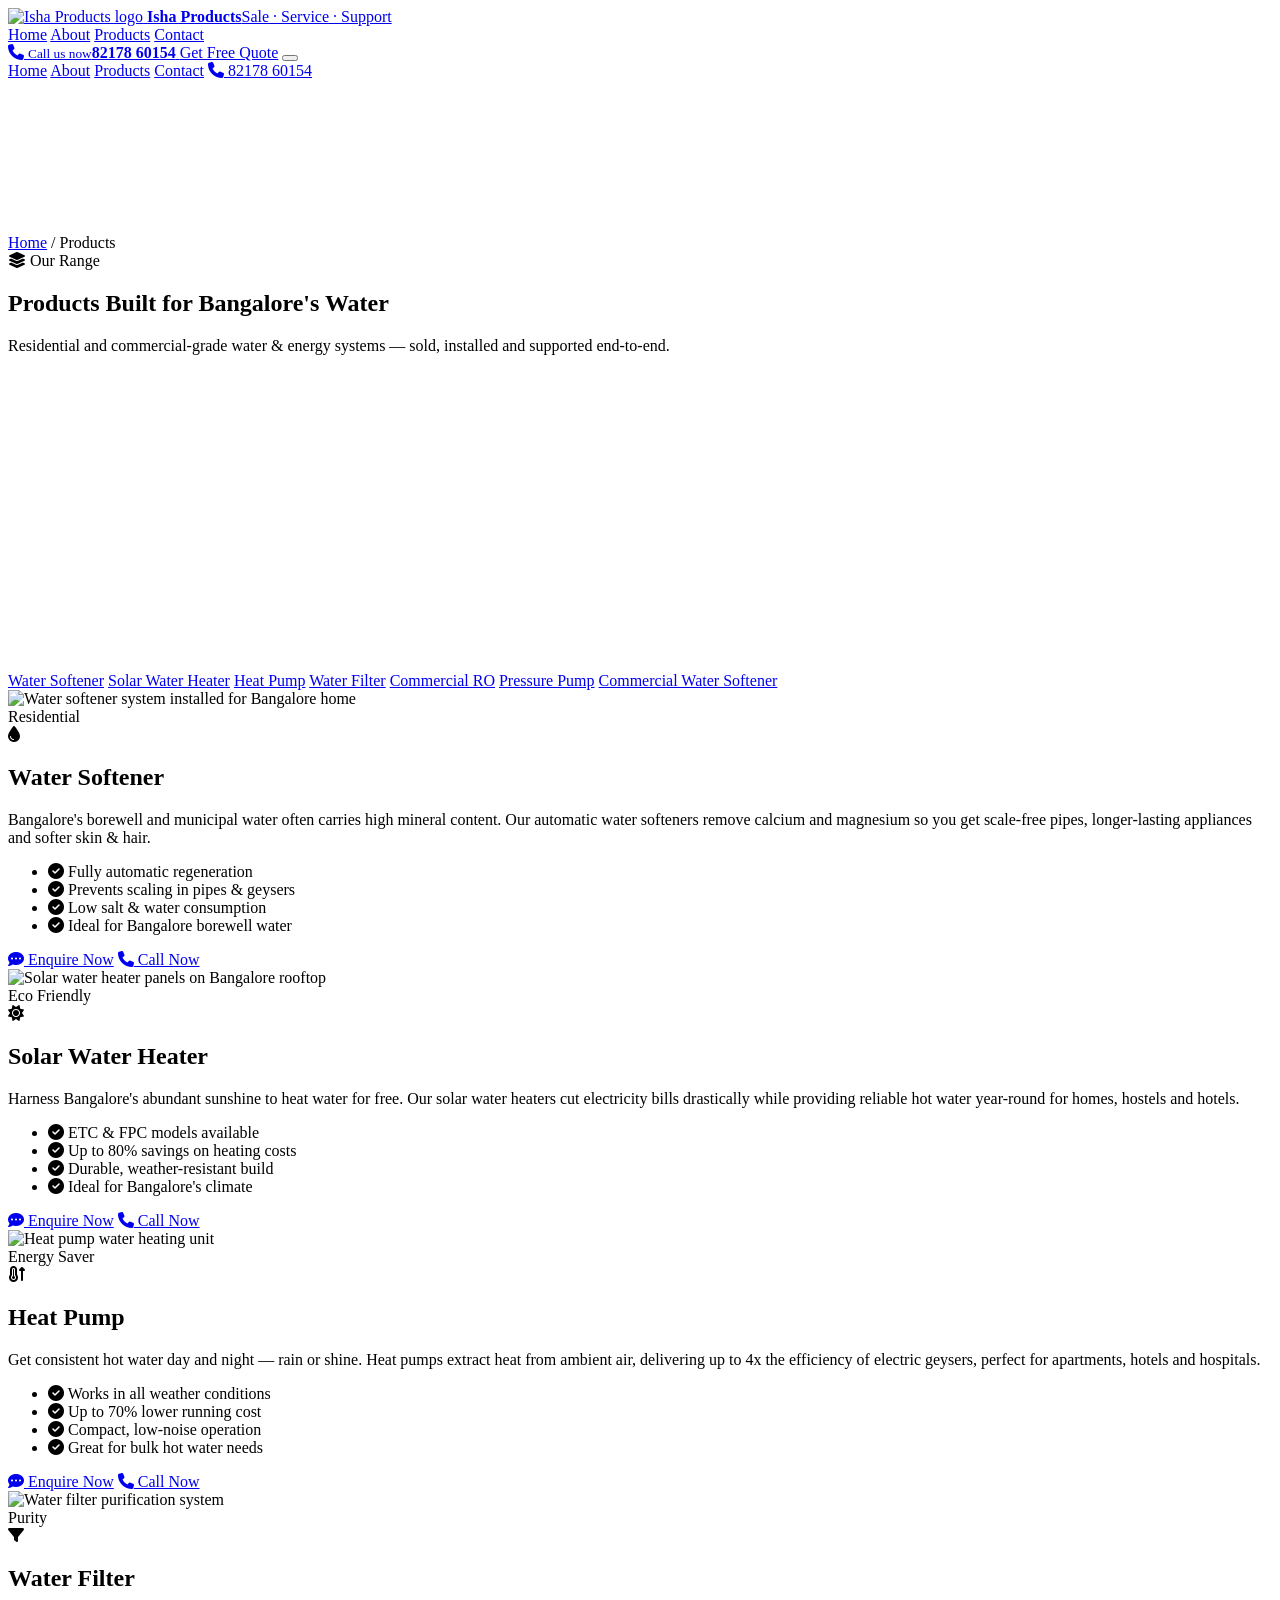
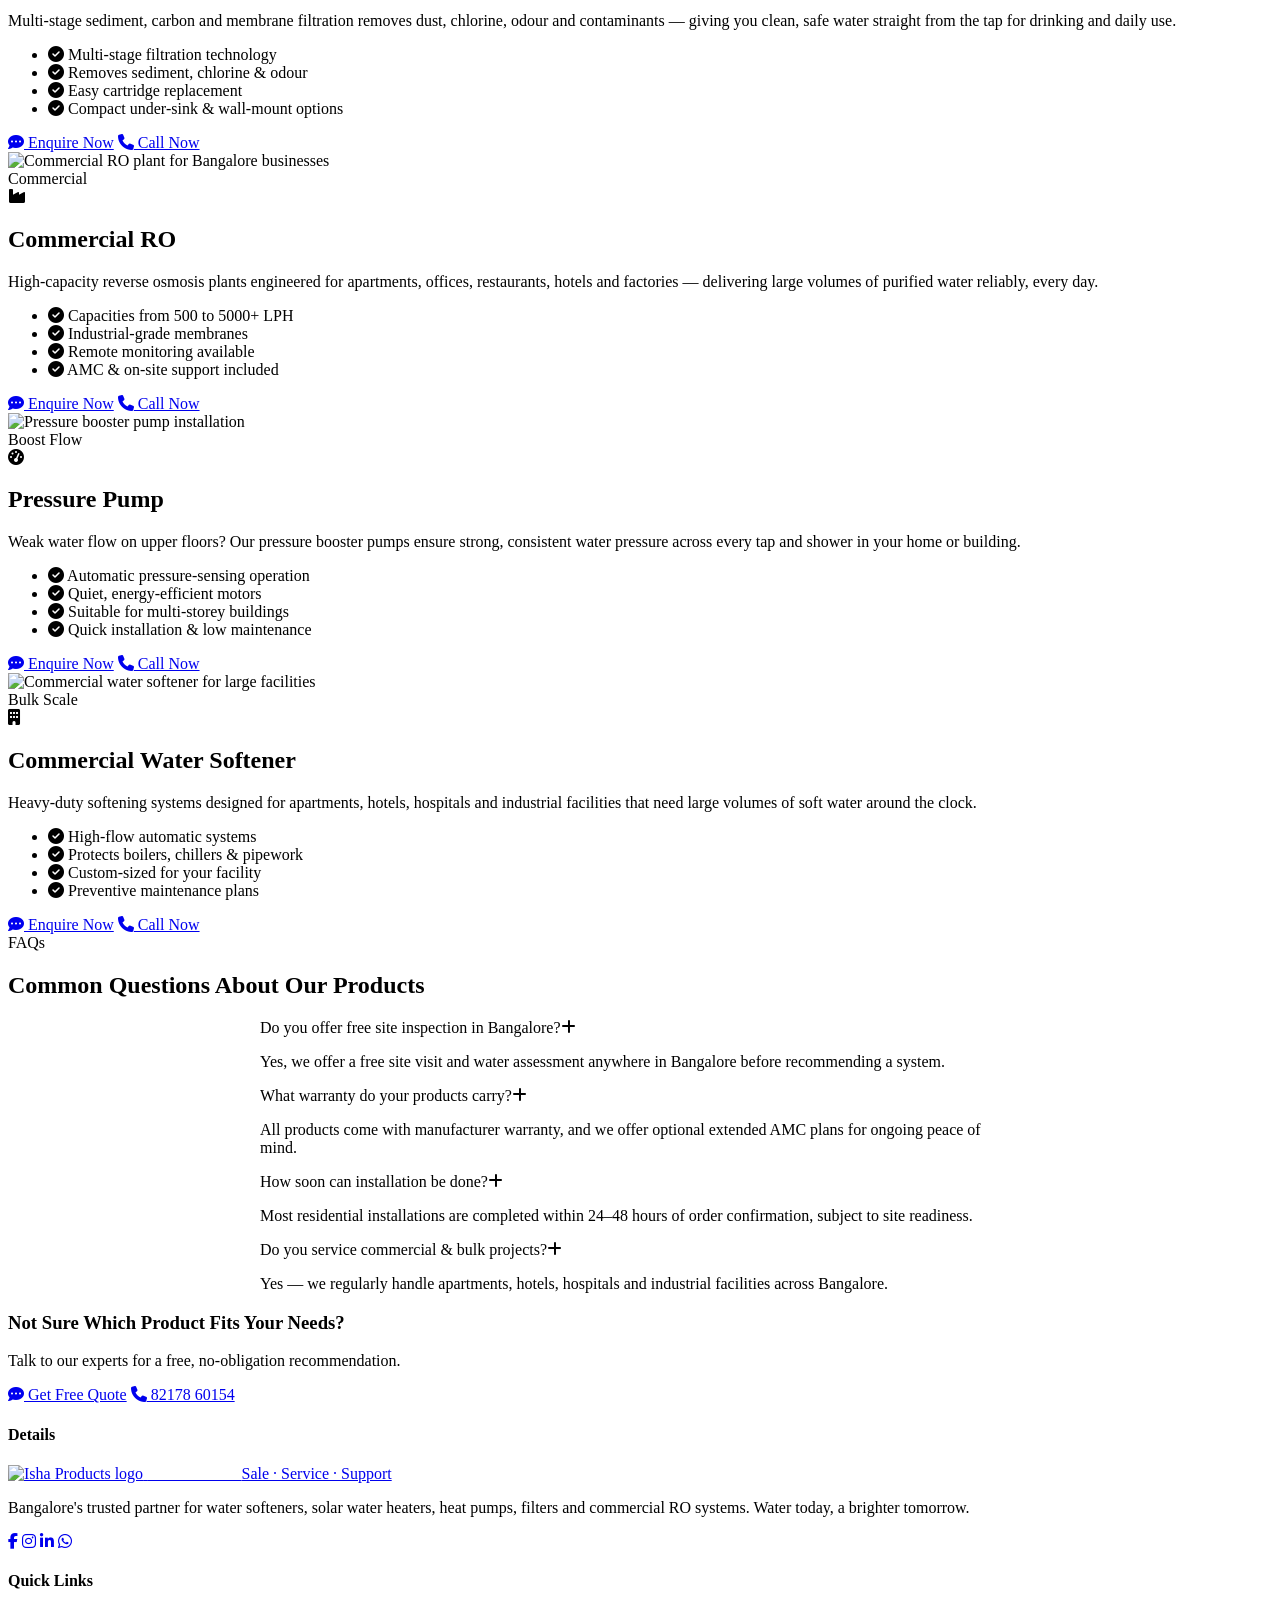
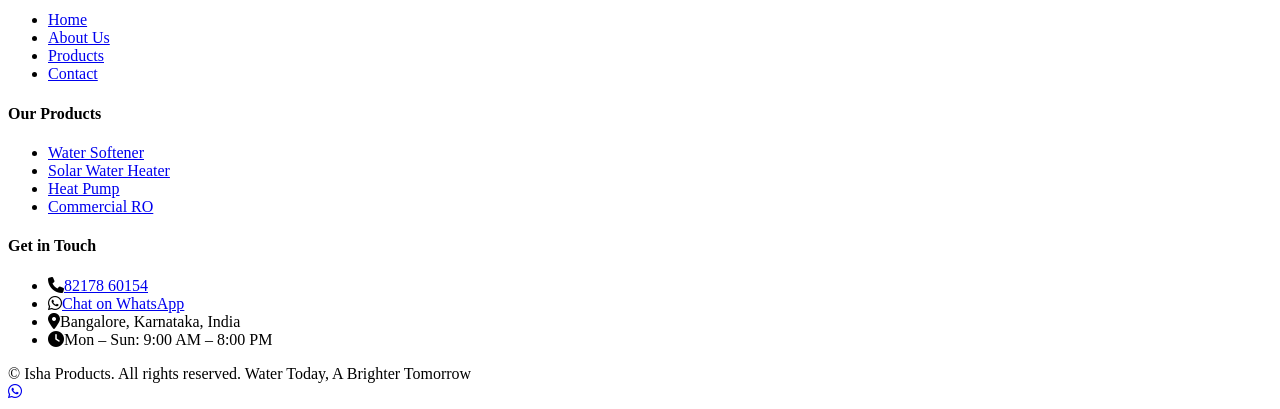
==== products.html @ 4f273075 "Add files via upload" ====
<!DOCTYPE html>
<html lang="en">
<head>
<meta charset="UTF-8">
<meta name="viewport" content="width=device-width, initial-scale=1.0">
<title>Products | Water Softener, Solar Heater, RO &amp; More — Isha Products Bangalore</title>
<meta name="description" content="Explore Isha Products' full range: water softeners, solar water heaters, heat pumps, water filters, commercial RO plants, pressure pumps and commercial water softeners — installed and serviced across Bangalore.">
<meta name="keywords" content="water softener bangalore, solar water heater bangalore, heat pump bangalore, water filter bangalore, commercial RO bangalore, pressure pump bangalore, commercial water softener bangalore">
<link rel="icon" href="assets/images/logo.webp" type="image/webp">

<link rel="preconnect" href="https://fonts.googleapis.com">
<link rel="preconnect" href="https://fonts.gstatic.com" crossorigin>
<link href="https://fonts.googleapis.com/css2?family=Poppins:wght@400;500;600;700;800&amp;family=Roboto:wght@300;400;500;700&amp;display=swap" rel="stylesheet">
<link rel="stylesheet" href="https://cdnjs.cloudflare.com/ajax/libs/font-awesome/6.5.1/css/all.min.css">
<link rel="stylesheet" href="assets/css/style.css">
</head>
<body>

<!-- ============ HEADER ============ -->
<header class="site-header">
  <div class="container">
    <a href="index.html" class="brand">
      <img src="assets/images/logo.webp" alt="Isha Products logo">
      <span class="brand-text"><strong>Isha Products</strong><span>Sale · Service · Support</span></span>
    </a>
    <nav class="nav-links">
      <a href="index.html">Home</a>
      <a href="about.html">About</a>
      <a href="products.html">Products</a>
      <a href="contact.html">Contact</a>
    </nav>
    <div class="header-actions">
      <a href="tel:+918217860154" class="header-call" data-tel>
        <span class="icon-circle"><i class="fa-solid fa-phone"></i></span>
        <span class="call-text"><small>Call us now</small><strong>82178 60154</strong></span>
      </a>
      <a href="contact.html" class="btn btn-primary btn-sm">Get Free Quote</a>
      <button class="nav-toggle" aria-label="Menu"><span></span><span></span><span></span></button>
    </div>
  </div>
</header>

<div class="nav-overlay"></div>
<nav class="mobile-nav">
  <a href="index.html">Home</a>
  <a href="about.html">About</a>
  <a href="products.html">Products</a>
  <a href="contact.html">Contact</a>
  <a href="tel:+918217860154" class="btn btn-primary mn-call" data-tel><i class="fa-solid fa-phone"></i> 82178 60154</a>
</nav>

<!-- ============ PAGE HERO ============ -->
<section class="page-hero">
  <canvas class="hero-bg-canvas"></canvas>
  <div class="container" data-reveal="scale">
    <div class="breadcrumb"><a href="index.html">Home</a> / <span>Products</span></div>
    <span class="eyebrow"><i class="fa-solid fa-layer-group"></i> Our Range</span>
    <h1>Products Built for Bangalore's Water</h1>
    <p>Residential and commercial-grade water &amp; energy systems — sold, installed and supported end-to-end.</p>
  </div>
  <div class="hero-wave">
    <svg class="wave-layer3" viewBox="0 0 2880 220" preserveAspectRatio="none"><path fill="#ffffff" fill-opacity="0.45" d="M0,170 Q120,140 240,170 T480,170 T720,170 T960,170 T1200,170 T1440,170 T1680,170 T1920,170 T2160,170 T2400,170 T2640,170 T2880,170 L2880,220 L0,220 Z"/></svg>
    <svg class="wave-layer2" viewBox="0 0 2880 220" preserveAspectRatio="none"><path fill="#ffffff" fill-opacity="0.65" d="M0,140 Q120,90 240,140 T480,140 T720,140 T960,140 T1200,140 T1440,140 T1680,140 T1920,140 T2160,140 T2400,140 T2640,140 T2880,140 L2880,220 L0,220 Z"/></svg>
    <svg class="wave-layer1" viewBox="0 0 2880 220" preserveAspectRatio="none"><path fill="#ffffff" d="M0,150 Q120,110 240,150 T480,150 T720,150 T960,150 T1200,150 T1440,150 T1680,150 T1920,150 T2160,150 T2400,150 T2640,150 T2880,150 L2880,220 L0,220 Z"/></svg>
  </div>
</section>

<!-- ============ QUICK JUMP ============ -->
<section class="section-tight">
  <div class="container">
    <div class="area-chips" style="justify-content:center;">
      <a href="#water-softener"><span>Water Softener</span></a>
      <a href="#solar-water-heater"><span>Solar Water Heater</span></a>
      <a href="#heat-pump"><span>Heat Pump</span></a>
      <a href="#water-filter"><span>Water Filter</span></a>
      <a href="#commercial-ro"><span>Commercial RO</span></a>
      <a href="#pressure-pump"><span>Pressure Pump</span></a>
      <a href="#commercial-water-softener"><span>Commercial Water Softener</span></a>
    </div>
  </div>
</section>

<!-- ============ PRODUCT: WATER SOFTENER ============ -->
<section class="alt-bg" id="water-softener">
  <div class="container product-block">
    <div class="pb-media" data-reveal="left">
      <div class="img-wrap">
        <img src="https://picsum.photos/seed/isha-water-softener/800/650" alt="Water softener system installed for Bangalore home">
      </div>
      <span class="pb-tag">Residential</span>
    </div>
    <div class="pb-copy" data-reveal="right">
      <span class="icon-tag"><i class="fa-solid fa-droplet"></i></span>
      <h2>Water Softener</h2>
      <p>Bangalore's borewell and municipal water often carries high mineral content. Our automatic water softeners remove calcium and magnesium so you get scale-free pipes, longer-lasting appliances and softer skin &amp; hair.</p>
      <ul class="pb-features">
        <li><i class="fa-solid fa-circle-check"></i> Fully automatic regeneration</li>
        <li><i class="fa-solid fa-circle-check"></i> Prevents scaling in pipes &amp; geysers</li>
        <li><i class="fa-solid fa-circle-check"></i> Low salt &amp; water consumption</li>
        <li><i class="fa-solid fa-circle-check"></i> Ideal for Bangalore borewell water</li>
      </ul>
      <div class="pb-actions">
        <a href="#" class="btn btn-primary" data-wa="Hi, I'd like a quote for a Water Softener installation."><i class="fa-solid fa-comment-dots"></i> Enquire Now</a>
        <a href="tel:+918217860154" class="btn btn-dark" data-tel><i class="fa-solid fa-phone"></i> Call Now</a>
      </div>
    </div>
  </div>
</section>

<!-- ============ PRODUCT: SOLAR WATER HEATER ============ -->
<section id="solar-water-heater">
  <div class="container product-block">
    <div class="pb-media" data-reveal="left">
      <div class="img-wrap">
        <img src="https://picsum.photos/seed/isha-solar-heater/800/651" alt="Solar water heater panels on Bangalore rooftop">
      </div>
      <span class="pb-tag">Eco Friendly</span>
    </div>
    <div class="pb-copy" data-reveal="right">
      <span class="icon-tag"><i class="fa-solid fa-sun"></i></span>
      <h2>Solar Water Heater</h2>
      <p>Harness Bangalore's abundant sunshine to heat water for free. Our solar water heaters cut electricity bills drastically while providing reliable hot water year-round for homes, hostels and hotels.</p>
      <ul class="pb-features">
        <li><i class="fa-solid fa-circle-check"></i> ETC &amp; FPC models available</li>
        <li><i class="fa-solid fa-circle-check"></i> Up to 80% savings on heating costs</li>
        <li><i class="fa-solid fa-circle-check"></i> Durable, weather-resistant build</li>
        <li><i class="fa-solid fa-circle-check"></i> Ideal for Bangalore's climate</li>
      </ul>
      <div class="pb-actions">
        <a href="#" class="btn btn-primary" data-wa="Hi, I'd like a quote for a Solar Water Heater installation."><i class="fa-solid fa-comment-dots"></i> Enquire Now</a>
        <a href="tel:+918217860154" class="btn btn-dark" data-tel><i class="fa-solid fa-phone"></i> Call Now</a>
      </div>
    </div>
  </div>
</section>

<!-- ============ PRODUCT: HEAT PUMP ============ -->
<section class="alt-bg" id="heat-pump">
  <div class="container product-block">
    <div class="pb-media" data-reveal="left">
      <div class="img-wrap">
        <img src="https://picsum.photos/seed/isha-heat-pump/800/652" alt="Heat pump water heating unit">
      </div>
      <span class="pb-tag">Energy Saver</span>
    </div>
    <div class="pb-copy" data-reveal="right">
      <span class="icon-tag"><i class="fa-solid fa-temperature-arrow-up"></i></span>
      <h2>Heat Pump</h2>
      <p>Get consistent hot water day and night — rain or shine. Heat pumps extract heat from ambient air, delivering up to 4x the efficiency of electric geysers, perfect for apartments, hotels and hospitals.</p>
      <ul class="pb-features">
        <li><i class="fa-solid fa-circle-check"></i> Works in all weather conditions</li>
        <li><i class="fa-solid fa-circle-check"></i> Up to 70% lower running cost</li>
        <li><i class="fa-solid fa-circle-check"></i> Compact, low-noise operation</li>
        <li><i class="fa-solid fa-circle-check"></i> Great for bulk hot water needs</li>
      </ul>
      <div class="pb-actions">
        <a href="#" class="btn btn-primary" data-wa="Hi, I'd like a quote for a Heat Pump installation."><i class="fa-solid fa-comment-dots"></i> Enquire Now</a>
        <a href="tel:+918217860154" class="btn btn-dark" data-tel><i class="fa-solid fa-phone"></i> Call Now</a>
      </div>
    </div>
  </div>
</section>

<!-- ============ PRODUCT: WATER FILTER ============ -->
<section id="water-filter">
  <div class="container product-block">
    <div class="pb-media" data-reveal="left">
      <div class="img-wrap">
        <img src="https://picsum.photos/seed/isha-water-filter/800/653" alt="Water filter purification system">
      </div>
      <span class="pb-tag">Purity</span>
    </div>
    <div class="pb-copy" data-reveal="right">
      <span class="icon-tag"><i class="fa-solid fa-filter"></i></span>
      <h2>Water Filter</h2>
      <p>Multi-stage sediment, carbon and membrane filtration removes dust, chlorine, odour and contaminants — giving you clean, safe water straight from the tap for drinking and daily use.</p>
      <ul class="pb-features">
        <li><i class="fa-solid fa-circle-check"></i> Multi-stage filtration technology</li>
        <li><i class="fa-solid fa-circle-check"></i> Removes sediment, chlorine &amp; odour</li>
        <li><i class="fa-solid fa-circle-check"></i> Easy cartridge replacement</li>
        <li><i class="fa-solid fa-circle-check"></i> Compact under-sink &amp; wall-mount options</li>
      </ul>
      <div class="pb-actions">
        <a href="#" class="btn btn-primary" data-wa="Hi, I'd like a quote for a Water Filter installation."><i class="fa-solid fa-comment-dots"></i> Enquire Now</a>
        <a href="tel:+918217860154" class="btn btn-dark" data-tel><i class="fa-solid fa-phone"></i> Call Now</a>
      </div>
    </div>
  </div>
</section>

<!-- ============ PRODUCT: COMMERCIAL RO ============ -->
<section class="alt-bg" id="commercial-ro">
  <div class="container product-block">
    <div class="pb-media" data-reveal="left">
      <div class="img-wrap">
        <img src="https://picsum.photos/seed/isha-commercial-ro/800/654" alt="Commercial RO plant for Bangalore businesses">
      </div>
      <span class="pb-tag">Commercial</span>
    </div>
    <div class="pb-copy" data-reveal="right">
      <span class="icon-tag"><i class="fa-solid fa-industry"></i></span>
      <h2>Commercial RO</h2>
      <p>High-capacity reverse osmosis plants engineered for apartments, offices, restaurants, hotels and factories — delivering large volumes of purified water reliably, every day.</p>
      <ul class="pb-features">
        <li><i class="fa-solid fa-circle-check"></i> Capacities from 500 to 5000+ LPH</li>
        <li><i class="fa-solid fa-circle-check"></i> Industrial-grade membranes</li>
        <li><i class="fa-solid fa-circle-check"></i> Remote monitoring available</li>
        <li><i class="fa-solid fa-circle-check"></i> AMC &amp; on-site support included</li>
      </ul>
      <div class="pb-actions">
        <a href="#" class="btn btn-primary" data-wa="Hi, I'd like a quote for a Commercial RO plant."><i class="fa-solid fa-comment-dots"></i> Enquire Now</a>
        <a href="tel:+918217860154" class="btn btn-dark" data-tel><i class="fa-solid fa-phone"></i> Call Now</a>
      </div>
    </div>
  </div>
</section>

<!-- ============ PRODUCT: PRESSURE PUMP ============ -->
<section id="pressure-pump">
  <div class="container product-block">
    <div class="pb-media" data-reveal="left">
      <div class="img-wrap">
        <img src="https://picsum.photos/seed/isha-pressure-pump/800/655" alt="Pressure booster pump installation">
      </div>
      <span class="pb-tag">Boost Flow</span>
    </div>
    <div class="pb-copy" data-reveal="right">
      <span class="icon-tag"><i class="fa-solid fa-gauge-high"></i></span>
      <h2>Pressure Pump</h2>
      <p>Weak water flow on upper floors? Our pressure booster pumps ensure strong, consistent water pressure across every tap and shower in your home or building.</p>
      <ul class="pb-features">
        <li><i class="fa-solid fa-circle-check"></i> Automatic pressure-sensing operation</li>
        <li><i class="fa-solid fa-circle-check"></i> Quiet, energy-efficient motors</li>
        <li><i class="fa-solid fa-circle-check"></i> Suitable for multi-storey buildings</li>
        <li><i class="fa-solid fa-circle-check"></i> Quick installation &amp; low maintenance</li>
      </ul>
      <div class="pb-actions">
        <a href="#" class="btn btn-primary" data-wa="Hi, I'd like a quote for a Pressure Pump installation."><i class="fa-solid fa-comment-dots"></i> Enquire Now</a>
        <a href="tel:+918217860154" class="btn btn-dark" data-tel><i class="fa-solid fa-phone"></i> Call Now</a>
      </div>
    </div>
  </div>
</section>

<!-- ============ PRODUCT: COMMERCIAL WATER SOFTENER ============ -->
<section class="alt-bg" id="commercial-water-softener">
  <div class="container product-block">
    <div class="pb-media" data-reveal="left">
      <div class="img-wrap">
        <img src="https://picsum.photos/seed/isha-commercial-softener/800/656" alt="Commercial water softener for large facilities">
      </div>
      <span class="pb-tag">Bulk Scale</span>
    </div>
    <div class="pb-copy" data-reveal="right">
      <span class="icon-tag"><i class="fa-solid fa-building"></i></span>
      <h2>Commercial Water Softener</h2>
      <p>Heavy-duty softening systems designed for apartments, hotels, hospitals and industrial facilities that need large volumes of soft water around the clock.</p>
      <ul class="pb-features">
        <li><i class="fa-solid fa-circle-check"></i> High-flow automatic systems</li>
        <li><i class="fa-solid fa-circle-check"></i> Protects boilers, chillers &amp; pipework</li>
        <li><i class="fa-solid fa-circle-check"></i> Custom-sized for your facility</li>
        <li><i class="fa-solid fa-circle-check"></i> Preventive maintenance plans</li>
      </ul>
      <div class="pb-actions">
        <a href="#" class="btn btn-primary" data-wa="Hi, I'd like a quote for a Commercial Water Softener."><i class="fa-solid fa-comment-dots"></i> Enquire Now</a>
        <a href="tel:+918217860154" class="btn btn-dark" data-tel><i class="fa-solid fa-phone"></i> Call Now</a>
      </div>
    </div>
  </div>
</section>

<!-- ============ FAQ ============ -->
<section class="section">
  <div class="container">
    <div class="section-head" data-reveal="scale">
      <span class="eyebrow">FAQs</span>
      <h2>Common Questions About Our Products</h2>
    </div>
    <div style="max-width:760px;margin:0 auto;">
      <div class="faq-item open" data-reveal>
        <div class="faq-q"><span>Do you offer free site inspection in Bangalore?</span><i class="fa-solid fa-plus"></i></div>
        <div class="faq-a"><p>Yes, we offer a free site visit and water assessment anywhere in Bangalore before recommending a system.</p></div>
      </div>
      <div class="faq-item" data-reveal data-delay="1">
        <div class="faq-q"><span>What warranty do your products carry?</span><i class="fa-solid fa-plus"></i></div>
        <div class="faq-a"><p>All products come with manufacturer warranty, and we offer optional extended AMC plans for ongoing peace of mind.</p></div>
      </div>
      <div class="faq-item" data-reveal data-delay="2">
        <div class="faq-q"><span>How soon can installation be done?</span><i class="fa-solid fa-plus"></i></div>
        <div class="faq-a"><p>Most residential installations are completed within 24–48 hours of order confirmation, subject to site readiness.</p></div>
      </div>
      <div class="faq-item" data-reveal data-delay="3">
        <div class="faq-q"><span>Do you service commercial &amp; bulk projects?</span><i class="fa-solid fa-plus"></i></div>
        <div class="faq-a"><p>Yes — we regularly handle apartments, hotels, hospitals and industrial facilities across Bangalore.</p></div>
      </div>
    </div>
  </div>
</section>

<!-- ============ CTA ============ -->
<section class="section section-tight">
  <div class="container">
    <div class="cta-banner" data-reveal="scale">
      <div>
        <h3>Not Sure Which Product Fits Your Needs?</h3>
        <p>Talk to our experts for a free, no-obligation recommendation.</p>
      </div>
      <div class="cta-actions">
        <a href="contact.html" class="btn btn-primary"><i class="fa-solid fa-comment-dots"></i> Get Free Quote</a>
        <a href="tel:+918217860154" class="btn btn-outline" data-tel><i class="fa-solid fa-phone"></i> 82178 60154</a>
      </div>
    </div>
  </div>
</section>

<!-- ============ FOOTER ============ -->
<footer class="site-footer">
  <div class="container">
    <div class="footer-top">
      <div class="footer-brand">
        <h4>Details</h4>
        <a href="index.html" class="brand">
          <img src="assets/images/logo.webp" alt="Isha Products logo" style="height:46px;">
          <span class="brand-text"><strong style="color:#fff;">Isha Products</strong><span>Sale · Service · Support</span></span>
        </a>
        <p>Bangalore's trusted partner for water softeners, solar water heaters, heat pumps, filters and commercial RO systems. Water today, a brighter tomorrow.</p>
        <div class="footer-social">
          <a href="#" aria-label="Facebook"><i class="fa-brands fa-facebook-f"></i></a>
          <a href="#" aria-label="Instagram"><i class="fa-brands fa-instagram"></i></a>
          <a href="#" aria-label="LinkedIn"><i class="fa-brands fa-linkedin-in"></i></a>
          <a href="#" data-wa="Hi Isha Products, I'd like to know more about your services." aria-label="WhatsApp"><i class="fa-brands fa-whatsapp"></i></a>
        </div>
      </div>
      <div class="footer-col">
        <h4>Quick Links</h4>
        <ul>
          <li><a href="index.html">Home</a></li>
          <li><a href="about.html">About Us</a></li>
          <li><a href="products.html">Products</a></li>
          <li><a href="contact.html">Contact</a></li>
        </ul>
      </div>
      <div class="footer-col">
        <h4>Our Products</h4>
        <ul>
          <li><a href="products.html#water-softener">Water Softener</a></li>
          <li><a href="products.html#solar-water-heater">Solar Water Heater</a></li>
          <li><a href="products.html#heat-pump">Heat Pump</a></li>
          <li><a href="products.html#commercial-ro">Commercial RO</a></li>
        </ul>
      </div>
      <div class="footer-col">
        <h4>Get in Touch</h4>
        <ul class="footer-contact">
          <li><i class="fa-solid fa-phone"></i><a href="tel:+918217860154" data-tel>82178 60154</a></li>
          <li><i class="fa-brands fa-whatsapp"></i><a href="#" data-wa="Hi Isha Products, I'd like to know more about your services.">Chat on WhatsApp</a></li>
          <li><i class="fa-solid fa-location-dot"></i><span>Bangalore, Karnataka, India</span></li>
          <li><i class="fa-solid fa-clock"></i><span>Mon – Sun: 9:00 AM – 8:00 PM</span></li>
        </ul>
      </div>
    </div>
    <div class="footer-bottom">
      <span>© <span data-year></span> Isha Products. All rights reserved.</span>
      <span>Water Today, A Brighter Tomorrow</span>
    </div>
  </div>
</footer>

<a href="#" class="float-whatsapp" data-wa="Hi Isha Products, I'd like a free consultation." aria-label="Chat on WhatsApp"><i class="fa-brands fa-whatsapp"></i></a>

<script src="assets/js/main.js"></script>
</body>
</html>
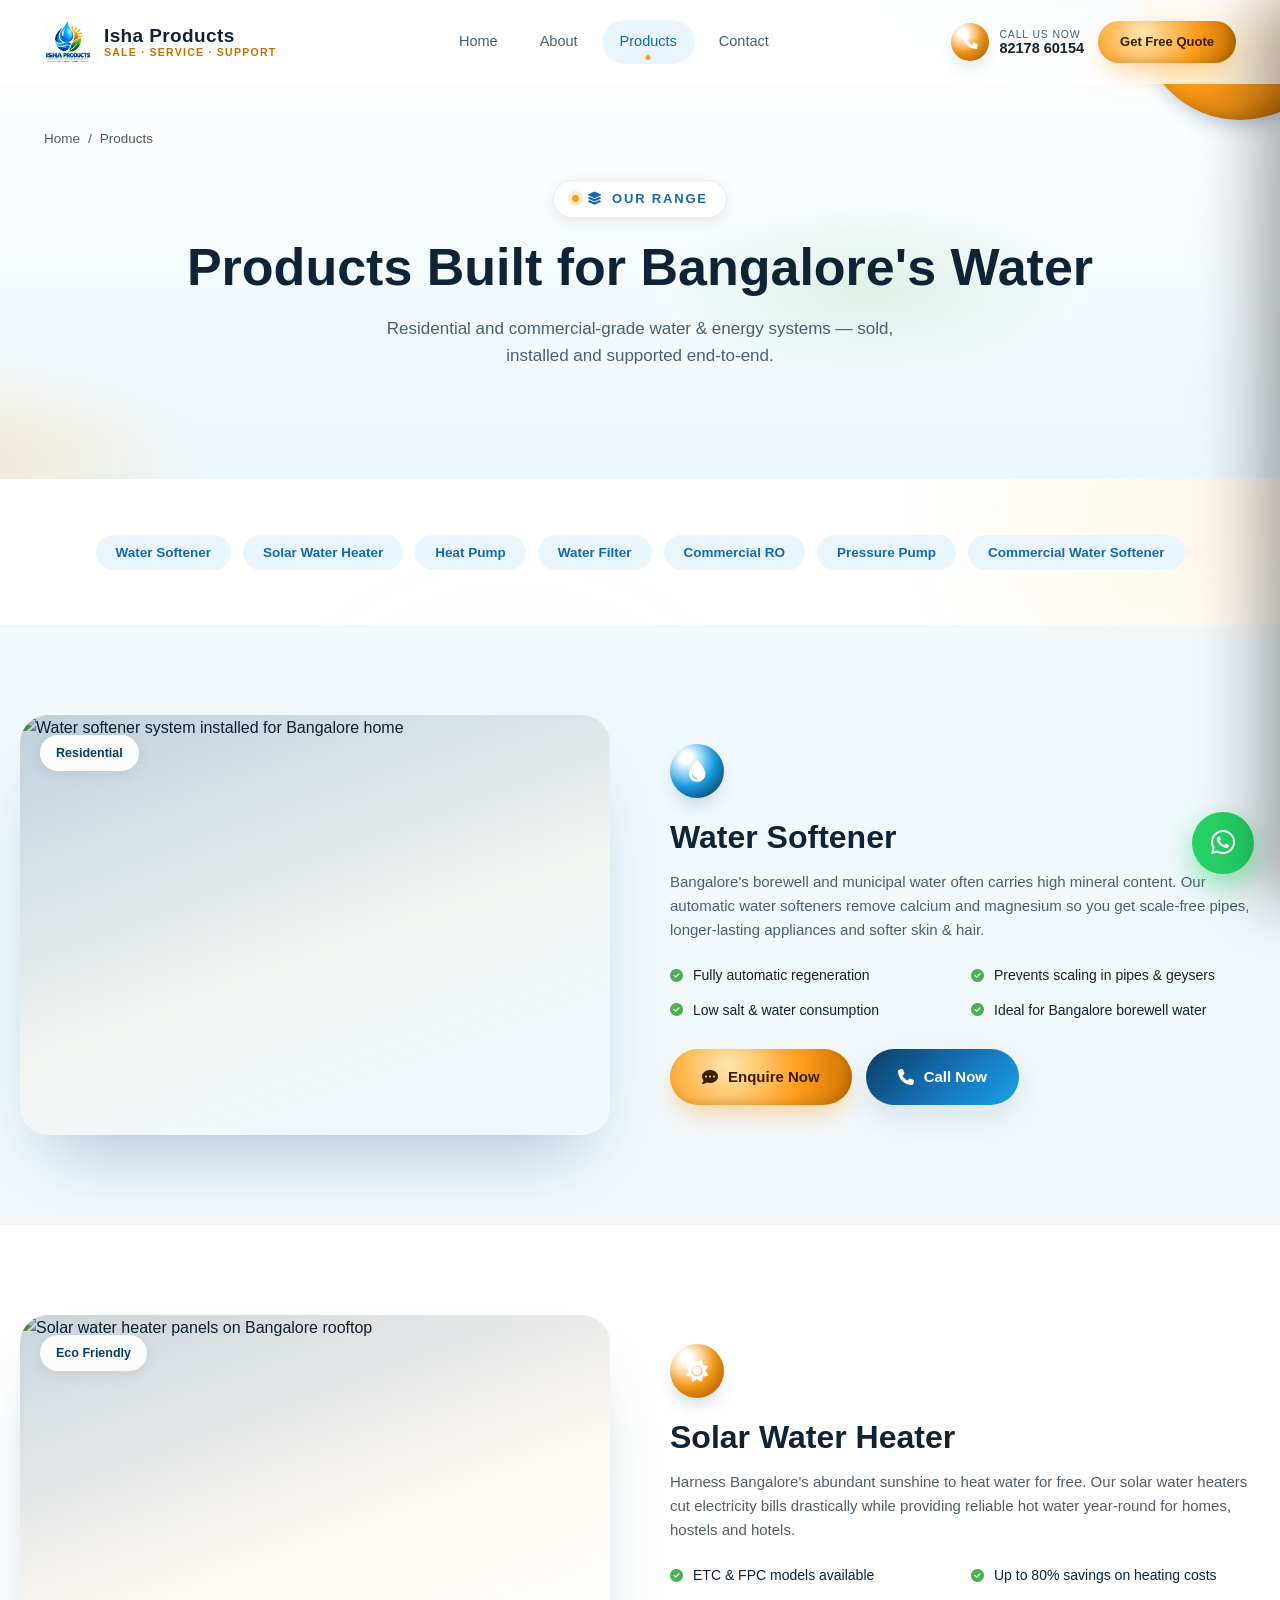
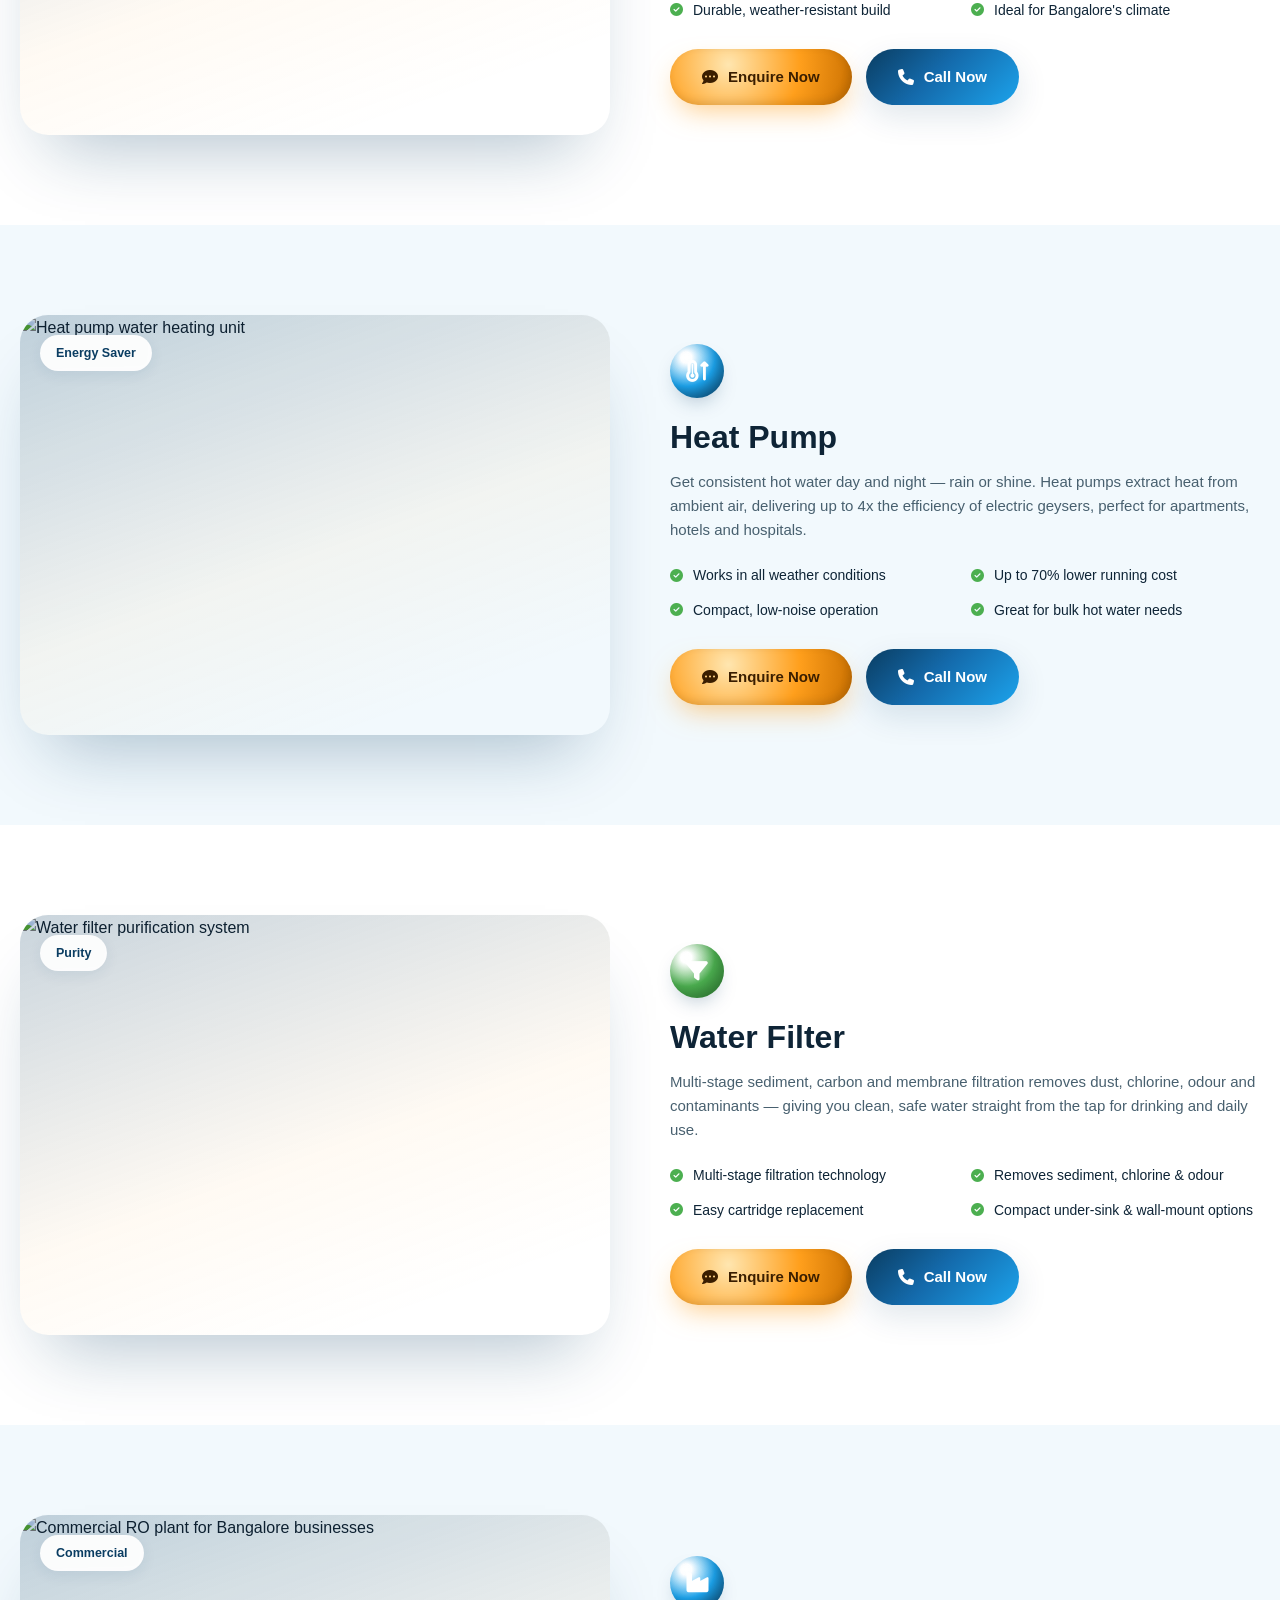
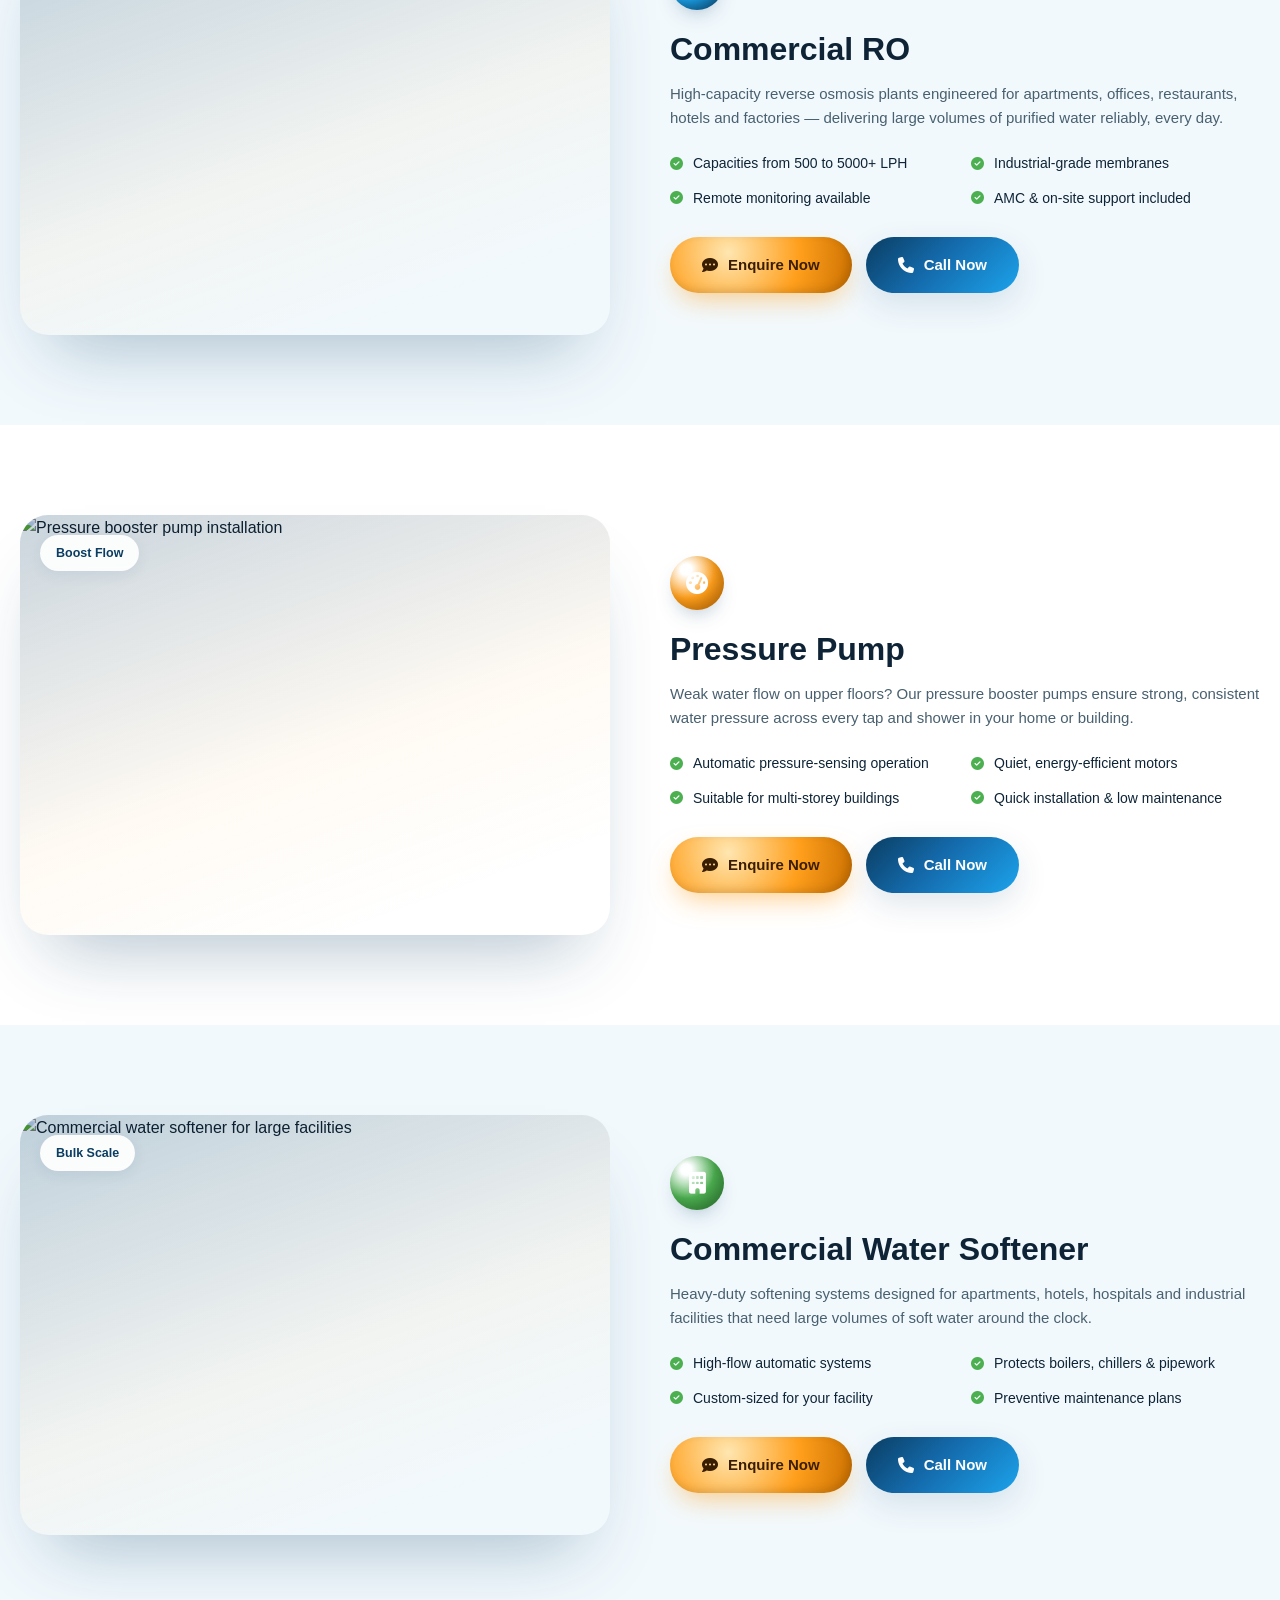
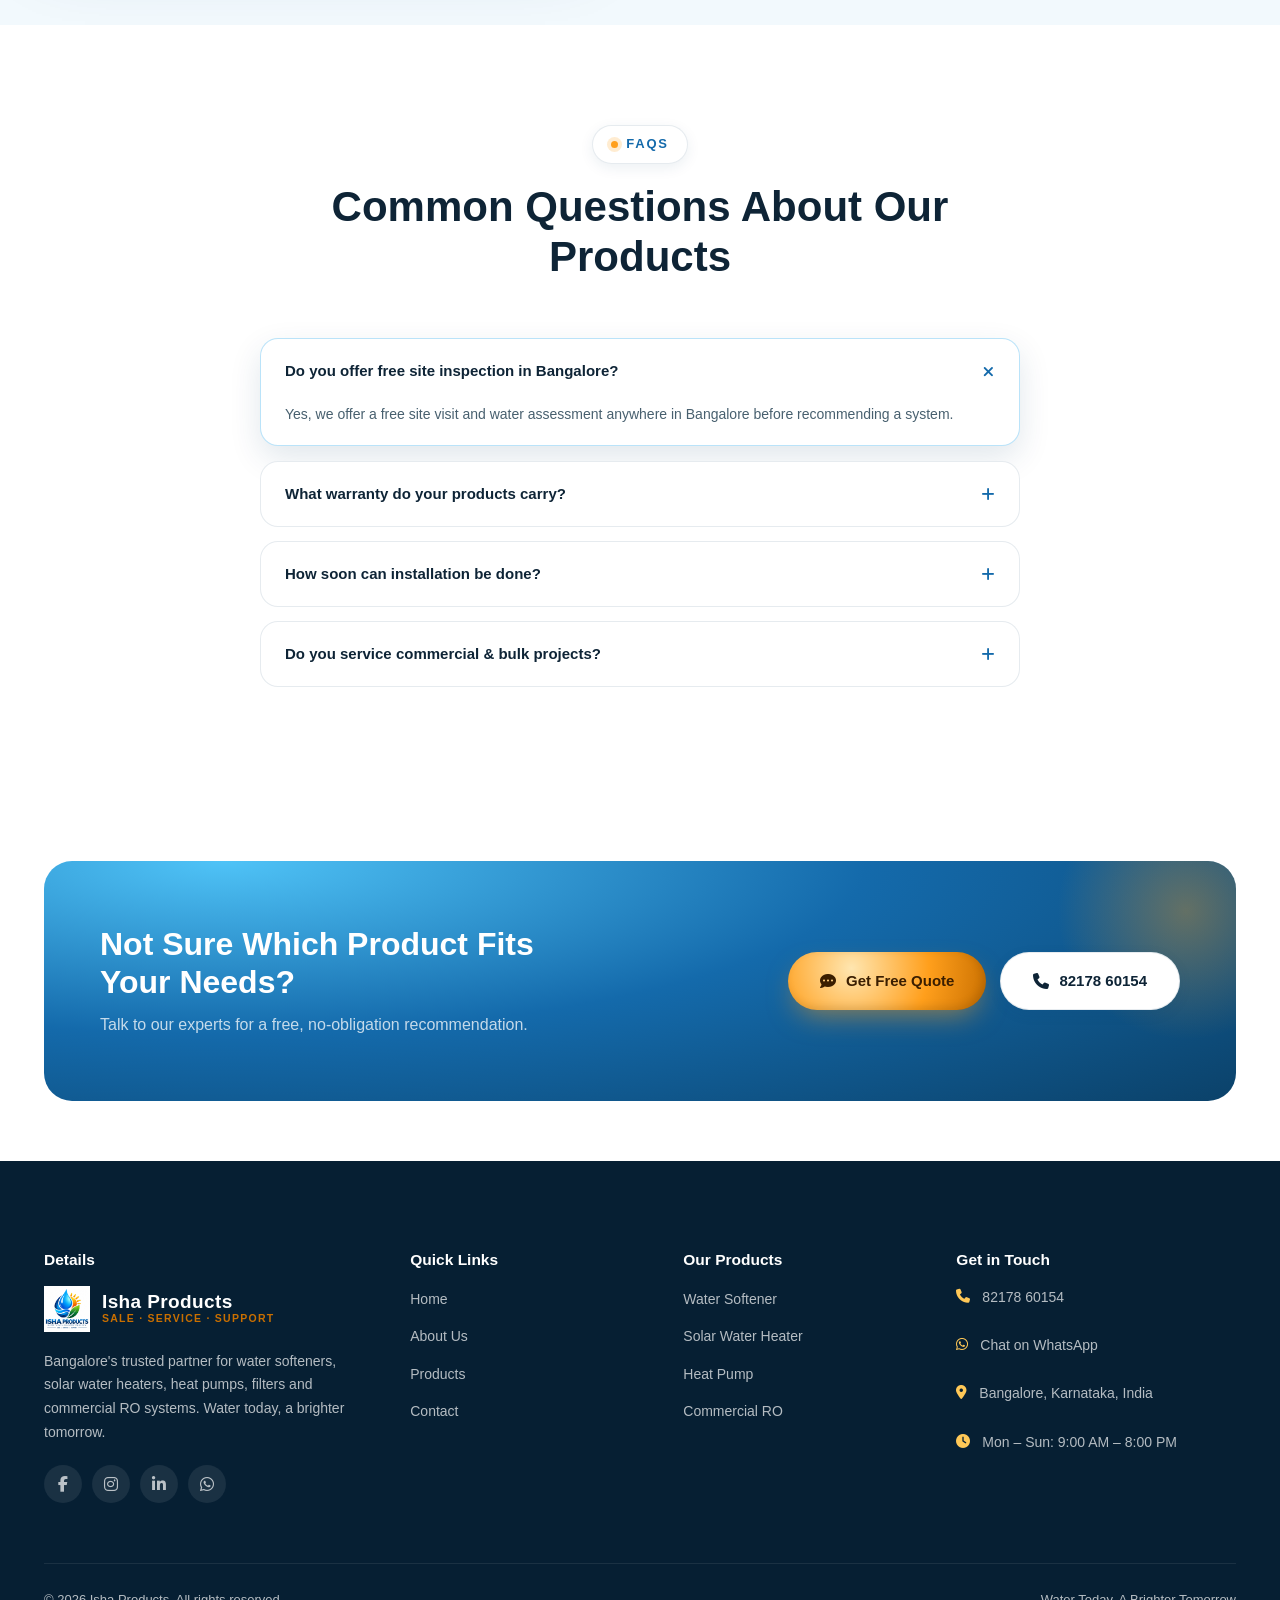
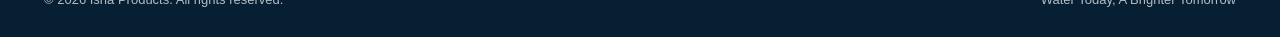
==== commit a0508ba6: "Update products.html" ====
--- a/products.html
+++ b/products.html
@@ -80,8 +80,10 @@
   </div>
 </section>
 
+<div class="products-grid">
+
 <!-- ============ PRODUCT: WATER SOFTENER ============ -->
-<section class="alt-bg" id="water-softener">
+<section class="alt-bg product-card" id="water-softener">
   <div class="container product-block">
     <div class="pb-media" data-reveal="left">
       <div class="img-wrap">
@@ -108,7 +110,7 @@
 </section>
 
 <!-- ============ PRODUCT: SOLAR WATER HEATER ============ -->
-<section id="solar-water-heater">
+<section class="product-card" id="solar-water-heater">
   <div class="container product-block">
     <div class="pb-media" data-reveal="left">
       <div class="img-wrap">
@@ -135,7 +137,7 @@
 </section>
 
 <!-- ============ PRODUCT: HEAT PUMP ============ -->
-<section class="alt-bg" id="heat-pump">
+<section class="alt-bg product-card" id="heat-pump">
   <div class="container product-block">
     <div class="pb-media" data-reveal="left">
       <div class="img-wrap">
@@ -162,7 +164,7 @@
 </section>
 
 <!-- ============ PRODUCT: WATER FILTER ============ -->
-<section id="water-filter">
+<section class="product-card" id="water-filter">
   <div class="container product-block">
     <div class="pb-media" data-reveal="left">
       <div class="img-wrap">
@@ -189,7 +191,7 @@
 </section>
 
 <!-- ============ PRODUCT: COMMERCIAL RO ============ -->
-<section class="alt-bg" id="commercial-ro">
+<section class="alt-bg product-card" id="commercial-ro">
   <div class="container product-block">
     <div class="pb-media" data-reveal="left">
       <div class="img-wrap">
@@ -216,7 +218,7 @@
 </section>
 
 <!-- ============ PRODUCT: PRESSURE PUMP ============ -->
-<section id="pressure-pump">
+<section class="product-card" id="pressure-pump">
   <div class="container product-block">
     <div class="pb-media" data-reveal="left">
       <div class="img-wrap">
@@ -243,7 +245,7 @@
 </section>
 
 <!-- ============ PRODUCT: COMMERCIAL WATER SOFTENER ============ -->
-<section class="alt-bg" id="commercial-water-softener">
+<section class="alt-bg product-card" id="commercial-water-softener">
   <div class="container product-block">
     <div class="pb-media" data-reveal="left">
       <div class="img-wrap">
@@ -268,6 +270,8 @@
     </div>
   </div>
 </section>
+
+</div><!-- /.products-grid -->
 
 <!-- ============ FAQ ============ -->
 <section class="section">
--- a/assets/css/style.css
+++ b/assets/css/style.css
@@ -0,0 +1,1048 @@
+/* ==========================================================================
+   Isha Products — Global Stylesheet
+   "Bubble Pop" — light, glossy 3D bubble spheres, playful brand color
+   ========================================================================== */
+
+:root {
+  /* Brand colors — pulled from the logo */
+  --blue-dark: #0a3d62;
+  --blue-mid: #146aab;
+  --blue-bright: #1ca3ec;
+  --blue-sky: #6fd0ff;
+  --orange: #ff9f1c;
+  --orange-deep: #c96f00;
+  --orange-light: #ffc857;
+  --green: #4caf50;
+  --green-deep: #2e7d32;
+  --green-light: #8bc34a;
+
+  --ink: #0e2436;
+  --ink-soft: #48606f;
+  --paper: #ffffff;
+  --paper-soft: #f2f9fd;
+  --paper-tint: #eaf6ff;
+  --border: rgba(10, 61, 98, 0.1);
+
+  --grad-water: linear-gradient(135deg, var(--blue-dark) 0%, var(--blue-mid) 45%, var(--blue-bright) 100%);
+  --grad-sun: linear-gradient(135deg, var(--orange) 0%, var(--orange-light) 100%);
+  --grad-leaf: linear-gradient(135deg, var(--green-deep) 0%, var(--green) 60%, var(--green-light) 100%);
+  --grad-candy: linear-gradient(120deg, var(--blue-bright), var(--orange) 60%, var(--green) 100%);
+
+  /* Glossy "bubble" spheres — the core visual motif of this design */
+  --sphere-blue: radial-gradient(circle at 30% 25%, #ffffff 0%, rgba(255,255,255,0.8) 10%, var(--blue-bright) 52%, var(--blue-dark) 100%);
+  --sphere-orange: radial-gradient(circle at 30% 25%, #ffffff 0%, rgba(255,255,255,0.8) 10%, var(--orange) 52%, var(--orange-deep) 100%);
+  --sphere-green: radial-gradient(circle at 30% 25%, #ffffff 0%, rgba(255,255,255,0.8) 10%, var(--green) 52%, var(--green-deep) 100%);
+  --sphere-shadow: inset -6px -6px 14px rgba(0,0,0,0.16), 0 10px 22px -10px rgba(10,61,98,0.4);
+
+  --grad-hero:
+    radial-gradient(38% 42% at 88% -6%, rgba(28,163,236,0.22), transparent 60%),
+    radial-gradient(34% 36% at -4% 96%, rgba(255,159,28,0.18), transparent 60%),
+    radial-gradient(28% 30% at 68% 60%, rgba(76,175,80,0.12), transparent 60%),
+    linear-gradient(180deg, #ffffff 0%, #eef7fc 100%);
+
+  --shadow-sm: 0 4px 14px rgba(10, 61, 98, 0.08);
+  --shadow-md: 0 12px 32px rgba(10, 61, 98, 0.12);
+  --shadow-lg: 0 24px 60px rgba(10, 61, 98, 0.16);
+  --shadow-glow: 0 0 40px rgba(28, 163, 236, 0.25);
+
+  --radius-sm: 10px;
+  --radius-md: 18px;
+  --radius-lg: 28px;
+  --radius-pill: 999px;
+
+  --font-head: 'Poppins', sans-serif;
+  --font-body: 'Roboto', sans-serif;
+
+  --ease-out: cubic-bezier(0.16, 1, 0.3, 1);
+  --header-h: 84px;
+}
+
+* { box-sizing: border-box; margin: 0; padding: 0; }
+html { scroll-behavior: smooth; }
+
+body {
+  font-family: var(--font-body);
+  color: var(--ink);
+  background: var(--paper);
+  overflow-x: hidden;
+  line-height: 1.6;
+  -webkit-font-smoothing: antialiased;
+}
+
+img { max-width: 100%; display: block; }
+a { text-decoration: none; color: inherit; }
+ul { list-style: none; }
+button { font-family: inherit; cursor: pointer; border: none; background: none; }
+input, textarea, select { font-family: inherit; }
+
+/* ==========================================================================
+   Ambient background — soft drifting brand-color washes behind every page
+   ========================================================================== */
+.aurora-bg {
+  position: fixed;
+  inset: 0;
+  z-index: -1;
+  overflow: hidden;
+  pointer-events: none;
+}
+.aurora-bg span {
+  position: absolute;
+  border-radius: 50%;
+  filter: blur(70px);
+  opacity: 0.16;
+  will-change: transform;
+}
+.aurora-bg .a1 { width: 46vw; height: 46vw; top: -14vw; left: -10vw; background: radial-gradient(circle, var(--blue-bright), transparent 70%); animation: auroraDrift1 26s ease-in-out infinite; }
+.aurora-bg .a2 { width: 38vw; height: 38vw; top: 30vh; right: -12vw; background: radial-gradient(circle, var(--orange), transparent 70%); opacity: 0.12; animation: auroraDrift2 32s ease-in-out infinite; }
+.aurora-bg .a3 { width: 40vw; height: 40vw; bottom: -16vw; left: 20vw; background: radial-gradient(circle, var(--green), transparent 70%); opacity: 0.11; animation: auroraDrift3 38s ease-in-out infinite; }
+
+@keyframes auroraDrift1 { 0%,100% { transform: translate(0,0) scale(1); } 50% { transform: translate(6vw, 8vh) scale(1.15); } }
+@keyframes auroraDrift2 { 0%,100% { transform: translate(0,0) scale(1); } 50% { transform: translate(-8vw, 6vh) scale(1.1); } }
+@keyframes auroraDrift3 { 0%,100% { transform: translate(0,0) scale(1); } 50% { transform: translate(5vw, -6vh) scale(1.2); } }
+
+/* Cursor-follow glow — soft light that trails the pointer over feature sections */
+.cursor-glow {
+  position: fixed;
+  top: 0; left: 0;
+  width: 480px; height: 480px;
+  margin: -240px 0 0 -240px;
+  border-radius: 50%;
+  background: radial-gradient(circle, rgba(28,163,236,0.12), transparent 65%);
+  pointer-events: none;
+  z-index: 5;
+  opacity: 0;
+  transition: opacity 0.4s;
+  will-change: transform;
+}
+.cursor-glow.active { opacity: 1; }
+
+h1, h2, h3, h4 {
+  font-family: var(--font-head);
+  font-weight: 600;
+  color: var(--ink);
+  line-height: 1.2;
+}
+
+.section {
+  padding: 100px 0;
+  position: relative;
+}
+.section-tight { padding: 60px 0; }
+
+.container {
+  width: 100%;
+  max-width: 1240px;
+  margin: 0 auto;
+  padding: 0 24px;
+  position: relative;
+  z-index: 2;
+}
+
+.eyebrow {
+  display: inline-flex;
+  align-items: center;
+  gap: 8px;
+  font-family: var(--font-head);
+  font-size: 13px;
+  font-weight: 600;
+  letter-spacing: 0.14em;
+  text-transform: uppercase;
+  color: var(--blue-mid);
+  background: #fff;
+  padding: 8px 18px;
+  border-radius: var(--radius-pill);
+  border: 1px solid var(--border);
+  box-shadow: var(--shadow-sm);
+  margin-bottom: 18px;
+}
+.eyebrow::before {
+  content: '';
+  width: 7px; height: 7px;
+  border-radius: 50%;
+  background: var(--orange);
+  box-shadow: 0 0 0 4px rgba(255, 159, 28, 0.2);
+}
+
+.section-head {
+  max-width: 680px;
+  margin: 0 auto 56px;
+  text-align: center;
+}
+.section-head h2 {
+  font-size: clamp(28px, 4vw, 42px);
+  margin-bottom: 14px;
+}
+.section-head p {
+  color: var(--ink-soft);
+  font-size: 17px;
+}
+.section-head.left { margin: 0 0 48px; text-align: left; }
+
+.text-gradient {
+  background: var(--grad-candy);
+  -webkit-background-clip: text;
+  background-clip: text;
+  color: transparent;
+}
+
+/* ---------- Buttons ---------- */
+.btn {
+  display: inline-flex;
+  align-items: center;
+  justify-content: center;
+  gap: 10px;
+  padding: 16px 32px;
+  border-radius: var(--radius-pill);
+  font-family: var(--font-head);
+  font-weight: 600;
+  font-size: 15px;
+  transition: transform 0.35s var(--ease-out), box-shadow 0.35s var(--ease-out), background 0.35s;
+  position: relative;
+  overflow: hidden;
+  white-space: nowrap;
+}
+.btn i, .btn svg { font-size: 16px; }
+.btn-primary {
+  background: radial-gradient(circle at 32% 28%, #ffe6b0, var(--orange) 55%, var(--orange-deep) 100%);
+  color: #3a1e00;
+  box-shadow: inset -3px -3px 8px rgba(0,0,0,0.12), 0 12px 28px -8px rgba(255, 159, 28, 0.55);
+}
+.btn-primary:hover { transform: translateY(-3px) scale(1.03); box-shadow: inset -3px -3px 8px rgba(0,0,0,0.12), 0 18px 34px -8px rgba(255, 159, 28, 0.6); }
+.btn-outline {
+  background: #fff;
+  color: var(--ink);
+  border: 1.5px solid var(--border);
+  box-shadow: var(--shadow-sm);
+}
+.btn-outline:hover { background: var(--paper-tint); transform: translateY(-3px); }
+.btn-dark {
+  background: var(--grad-water);
+  color: #fff;
+  box-shadow: var(--shadow-md);
+}
+.btn-dark:hover { transform: translateY(-3px); box-shadow: var(--shadow-lg); }
+.btn-block { width: 100%; }
+.btn-sm { padding: 11px 22px; font-size: 13px; }
+
+.btn-whatsapp {
+  background: #25D366;
+  color: #fff;
+  box-shadow: 0 10px 26px rgba(37, 211, 102, 0.4);
+}
+.btn-whatsapp:hover { transform: translateY(-3px); box-shadow: 0 14px 32px rgba(37, 211, 102, 0.5); }
+
+/* ==========================================================================
+   Header / Navigation
+   ========================================================================== */
+.site-header {
+  position: fixed;
+  top: 0; left: 0; right: 0;
+  z-index: 1000;
+  height: var(--header-h);
+  display: flex;
+  align-items: center;
+  background: rgba(255,255,255,0.86);
+  backdrop-filter: blur(16px) saturate(160%);
+  transition: box-shadow 0.4s var(--ease-out), height 0.4s var(--ease-out);
+}
+.site-header .container { display: flex; align-items: center; justify-content: space-between; }
+
+.site-header.scrolled {
+  height: 68px;
+  box-shadow: 0 8px 30px rgba(10, 61, 98, 0.1);
+}
+
+.brand { display: flex; align-items: center; gap: 12px; }
+.brand img { height: 48px; width: auto; transition: height 0.4s var(--ease-out); }
+.site-header.scrolled .brand img { height: 40px; }
+.brand-text { display: flex; flex-direction: column; line-height: 1.1; }
+.brand-text strong {
+  font-family: var(--font-head);
+  font-size: 19px;
+  color: var(--ink);
+  letter-spacing: 0.02em;
+}
+.brand-text span {
+  font-size: 10.5px;
+  color: var(--orange-deep);
+  text-transform: uppercase;
+  letter-spacing: 0.12em;
+  font-weight: 600;
+}
+
+.nav-links { display: flex; align-items: center; gap: 6px; }
+.nav-links a {
+  color: var(--ink-soft);
+  font-family: var(--font-head);
+  font-weight: 500;
+  font-size: 14.5px;
+  padding: 10px 18px;
+  border-radius: var(--radius-pill);
+  position: relative;
+  transition: color 0.3s, background 0.3s;
+}
+.nav-links a:hover { color: var(--ink); background: var(--paper-tint); }
+.nav-links a.active { color: var(--blue-mid); background: var(--paper-tint); }
+.nav-links a.active::after {
+  content: '';
+  position: absolute;
+  bottom: 4px; left: 50%;
+  transform: translateX(-50%);
+  width: 5px; height: 5px;
+  border-radius: 50%;
+  background: var(--orange);
+}
+
+.header-actions { display: flex; align-items: center; gap: 14px; }
+.header-call {
+  display: flex; align-items: center; gap: 10px;
+  color: var(--ink);
+}
+.header-call .icon-circle {
+  width: 38px; height: 38px;
+  border-radius: 50%;
+  background: var(--sphere-orange);
+  box-shadow: var(--sphere-shadow);
+  display: flex; align-items: center; justify-content: center;
+  color: #fff;
+  font-size: 15px;
+  animation: pulseRing 2.4s infinite;
+}
+.header-call .call-text { display: flex; flex-direction: column; line-height: 1.15; }
+.header-call .call-text small { font-size: 10.5px; color: var(--ink-soft); text-transform: uppercase; letter-spacing: 0.08em; }
+.header-call .call-text strong { font-family: var(--font-head); font-size: 14.5px; color: var(--ink); }
+
+.nav-toggle {
+  display: none;
+  flex-direction: column;
+  gap: 5px;
+  width: 40px; height: 40px;
+  align-items: center; justify-content: center;
+  border-radius: 10px;
+  background: var(--paper-tint);
+}
+.nav-toggle span { width: 20px; height: 2px; background: var(--ink); border-radius: 2px; transition: transform 0.3s, opacity 0.3s; }
+.nav-toggle.open span:nth-child(1) { transform: translateY(7px) rotate(45deg); }
+.nav-toggle.open span:nth-child(2) { opacity: 0; }
+.nav-toggle.open span:nth-child(3) { transform: translateY(-7px) rotate(-45deg); }
+
+.mobile-nav {
+  position: fixed;
+  top: 0; right: 0; bottom: 0;
+  width: 82%; max-width: 340px;
+  background: var(--blue-dark);
+  z-index: 1100;
+  padding: 100px 32px 40px;
+  transform: translateX(100%);
+  transition: transform 0.45s var(--ease-out);
+  display: flex; flex-direction: column; gap: 8px;
+  box-shadow: -20px 0 60px rgba(0,0,0,0.35);
+}
+.mobile-nav.open { transform: translateX(0); }
+.mobile-nav a { color: #fff; font-family: var(--font-head); font-size: 17px; padding: 14px 10px; border-bottom: 1px solid rgba(255,255,255,0.08); }
+.mobile-nav .mn-call { margin-top: 20px; }
+.nav-overlay { position: fixed; inset: 0; background: rgba(4,20,33,0.6); z-index: 1050; opacity: 0; visibility: hidden; transition: opacity 0.4s; }
+.nav-overlay.open { opacity: 1; visibility: visible; }
+
+/* ==========================================================================
+   Hero
+   ========================================================================== */
+.hero {
+  position: relative;
+  min-height: 100vh;
+  display: flex;
+  align-items: center;
+  background: var(--grad-hero);
+  overflow: hidden;
+  padding-top: var(--header-h);
+}
+.hero::before {
+  content: '';
+  position: absolute;
+  border-radius: 50%;
+  z-index: 0;
+  width: 230px; height: 230px; top: -70px; right: -60px;
+  background: var(--sphere-blue);
+  box-shadow: var(--sphere-shadow);
+}
+.hero-bg-canvas { position: absolute; inset: 0; z-index: 1; opacity: 0.8; }
+
+.hero-grid {
+  display: grid;
+  grid-template-columns: 1.05fr 0.95fr;
+  gap: 40px;
+  align-items: center;
+  width: 100%;
+}
+
+.hero-copy .eyebrow { background: #fff; color: var(--blue-mid); }
+.hero-copy h1 {
+  font-size: clamp(36px, 5.2vw, 64px);
+  font-weight: 800;
+  color: var(--ink);
+  margin-bottom: 22px;
+  letter-spacing: -0.01em;
+}
+.hero-copy h1 em {
+  font-style: normal;
+  background: linear-gradient(120deg, var(--blue-bright), var(--orange), var(--blue-bright));
+  background-size: 200% auto;
+  -webkit-background-clip: text;
+  background-clip: text;
+  color: transparent;
+  animation: shimmerSweep 5s linear infinite;
+}
+.hero-copy p {
+  color: var(--ink-soft);
+  font-size: 18px;
+  max-width: 520px;
+  margin-bottom: 36px;
+}
+.hero-actions { display: flex; gap: 16px; flex-wrap: wrap; margin-bottom: 44px; }
+
+.hero-stats { display: flex; gap: 34px; flex-wrap: wrap; }
+.hero-stats .stat strong { display: block; font-family: var(--font-head); font-size: 30px; color: var(--ink); }
+.hero-stats .stat span { font-size: 12.5px; color: var(--ink-soft); text-transform: uppercase; letter-spacing: 0.08em; }
+
+.hero-visual { position: relative; display: flex; align-items: center; justify-content: center; perspective: 1400px; }
+.hero-orb {
+  position: relative;
+  width: min(440px, 90%);
+  aspect-ratio: 1;
+  border-radius: 50%;
+  background: var(--sphere-blue);
+  box-shadow: var(--sphere-shadow);
+  display: flex; align-items: center; justify-content: center;
+  transform-style: preserve-3d;
+  will-change: transform;
+}
+.hero-orb::before {
+  content: '';
+  position: absolute;
+  inset: 8%;
+  border-radius: 50%;
+  background: radial-gradient(circle at 32% 26%, rgba(255,255,255,0.7), transparent 45%);
+  pointer-events: none;
+}
+.hero-orb::after {
+  content: '';
+  position: absolute;
+  inset: -20px;
+  border-radius: 50%;
+  border: 1px dashed rgba(20, 106, 171, 0.25);
+  animation: spin 40s linear infinite;
+}
+.hero-orb img {
+  width: 62%;
+  filter: drop-shadow(0 24px 40px rgba(10, 61, 98, 0.3));
+  transform: translateZ(60px);
+  border-radius: 50%;
+  background: #fff;
+  padding: 10px;
+}
+
+.hero-chip {
+  position: absolute;
+  background: rgba(255,255,255,0.92);
+  backdrop-filter: blur(14px);
+  border: 1px solid rgba(255,255,255,0.8);
+  border-radius: var(--radius-md);
+  padding: 14px 18px;
+  display: flex; align-items: center; gap: 12px;
+  box-shadow: var(--shadow-md);
+  animation: floatY 4.5s ease-in-out infinite;
+  color: var(--ink);
+}
+.hero-chip .chip-icon {
+  width: 38px; height: 38px; border-radius: 12px;
+  display: flex; align-items: center; justify-content: center;
+  font-size: 16px;
+  color: #fff;
+}
+.hero-chip strong { display: block; font-size: 15px; font-family: var(--font-head); color: var(--ink); }
+.hero-chip span { font-size: 11.5px; color: var(--ink-soft); }
+.chip-1 { top: 6%; left: -4%; animation-delay: 0.3s; }
+.chip-1 .chip-icon { background: var(--sphere-green); }
+.chip-2 { bottom: 10%; right: -6%; animation-delay: 1.1s; }
+.chip-2 .chip-icon { background: var(--sphere-orange); }
+
+.hero-wave { display: none; }
+
+.scroll-cue {
+  position: absolute;
+  bottom: 34px; left: 50%;
+  transform: translateX(-50%);
+  z-index: 3;
+  display: flex; flex-direction: column; align-items: center; gap: 8px;
+  color: var(--ink-soft);
+  font-size: 11px; letter-spacing: 0.1em; text-transform: uppercase;
+}
+.scroll-cue .mouse { width: 24px; height: 38px; border-radius: 14px; border: 1.5px solid var(--border); position: relative; }
+.scroll-cue .mouse::before {
+  content: ''; position: absolute; top: 7px; left: 50%; transform: translateX(-50%);
+  width: 3px; height: 8px; border-radius: 2px; background: var(--blue-mid);
+  animation: scrollDot 1.6s infinite;
+}
+
+/* ==========================================================================
+   Marquee / Ticker
+   ========================================================================== */
+.ticker {
+  background: var(--blue-dark);
+  padding: 16px 0;
+  overflow: hidden;
+  white-space: nowrap;
+}
+.ticker-track { display: inline-flex; gap: 48px; animation: marquee 26s linear infinite; }
+.ticker-track span {
+  color: rgba(255,255,255,0.75);
+  font-family: var(--font-head);
+  font-size: 13.5px;
+  letter-spacing: 0.05em;
+  text-transform: uppercase;
+  display: inline-flex; align-items: center; gap: 12px;
+}
+.ticker-track span i { color: var(--orange-light); }
+
+/* ==========================================================================
+   Service / Product Cards
+   ========================================================================== */
+.services-grid {
+  display: grid;
+  grid-template-columns: repeat(3, 1fr);
+  gap: 26px;
+}
+.service-card {
+  background: #fff;
+  border: 1px solid var(--border);
+  border-radius: var(--radius-lg);
+  padding: 36px 28px;
+  position: relative;
+  transition: transform 0.5s var(--ease-out), box-shadow 0.5s var(--ease-out), border-color 0.5s;
+  transform-style: preserve-3d;
+  overflow: hidden;
+  box-shadow: var(--shadow-sm);
+}
+.service-card:hover {
+  box-shadow: 0 30px 55px -20px rgba(10, 61, 98, 0.28);
+  border-color: transparent;
+}
+
+.service-icon {
+  width: 62px; height: 62px;
+  border-radius: 50%;
+  background: var(--sphere-blue);
+  box-shadow: var(--sphere-shadow);
+  display: flex; align-items: center; justify-content: center;
+  color: #fff; font-size: 26px;
+  margin-bottom: 22px;
+  transition: transform 0.5s var(--ease-out);
+}
+.services-grid .service-card:nth-child(3n+2) .service-icon { background: var(--sphere-orange); }
+.services-grid .service-card:nth-child(3n+3) .service-icon { background: var(--sphere-green); }
+.service-card:hover .service-icon { transform: scale(1.1) rotate(-6deg); }
+
+.service-card h3 { font-size: 19px; margin-bottom: 10px; color: var(--ink); }
+.service-card p { font-size: 14.5px; color: var(--ink-soft); margin-bottom: 18px; }
+.service-card .card-link { font-family: var(--font-head); font-size: 13.5px; font-weight: 600; color: var(--blue-mid); display: inline-flex; align-items: center; gap: 6px; transition: color 0.3s, gap 0.3s; }
+.service-card:hover .card-link { color: var(--orange-deep); gap: 10px; }
+.service-card .badge {
+  position: absolute; top: 24px; right: 24px;
+  font-size: 10.5px; font-weight: 700; letter-spacing: 0.06em;
+  padding: 5px 12px; border-radius: var(--radius-pill);
+  background: var(--paper-tint); color: var(--blue-mid);
+}
+
+/* Brand-tinted duotone overlay applied to any photo wrapped in .img-wrap */
+.img-wrap { position: relative; }
+.img-wrap::after {
+  content: '';
+  position: absolute; inset: 0;
+  background: linear-gradient(160deg, rgba(10,61,98,0.22), rgba(255,159,28,0.05) 55%, transparent 85%);
+  mix-blend-mode: multiply;
+  pointer-events: none;
+}
+
+/* ==========================================================================
+   Why Us / Stats
+   ========================================================================== */
+.why-section { background: var(--paper-soft); }
+.why-grid { display: grid; grid-template-columns: 1fr 1fr; gap: 60px; align-items: center; }
+.why-visual { position: relative; }
+.why-visual .img-wrap {
+  border-radius: var(--radius-lg);
+  overflow: hidden;
+  box-shadow: 0 40px 70px -30px rgba(10, 61, 98, 0.35);
+  position: relative;
+}
+.why-visual img { width: 100%; height: 460px; object-fit: cover; transition: transform 0.8s var(--ease-out); }
+.why-visual:hover img { transform: scale(1.06); }
+.floating-card {
+  position: absolute;
+  background: #fff;
+  border-radius: var(--radius-md);
+  padding: 18px 22px;
+  box-shadow: var(--shadow-lg);
+  display: flex; align-items: center; gap: 14px;
+  animation: floatY 5s ease-in-out infinite;
+}
+.floating-card.fc-1 { top: -24px; right: -24px; }
+.floating-card.fc-2 { bottom: -24px; left: -24px; animation-delay: 1s; }
+.floating-card .fc-icon {
+  width: 46px; height: 46px; border-radius: 50%;
+  display: flex; align-items: center; justify-content: center;
+  color: #fff; font-size: 19px;
+  background: var(--sphere-green);
+  box-shadow: var(--sphere-shadow);
+}
+.floating-card.fc-1 .fc-icon { background: var(--sphere-orange); }
+.floating-card strong { display: block; font-family: var(--font-head); font-size: 17px; color: var(--ink); }
+.floating-card span { font-size: 12px; color: var(--ink-soft); }
+
+.why-list { display: flex; flex-direction: column; gap: 22px; margin-top: 30px; }
+.why-item { display: flex; gap: 18px; align-items: flex-start; }
+.why-item .wi-icon {
+  flex-shrink: 0;
+  width: 46px; height: 46px; border-radius: 50%;
+  background: var(--sphere-blue);
+  box-shadow: var(--sphere-shadow);
+  color: #fff;
+  display: flex; align-items: center; justify-content: center; font-size: 18px;
+}
+.why-list .why-item:nth-child(2) .wi-icon { background: var(--sphere-orange); }
+.why-list .why-item:nth-child(3) .wi-icon { background: var(--sphere-green); }
+.why-list .why-item:nth-child(4) .wi-icon { background: var(--sphere-blue); }
+.why-item h4 { font-size: 16.5px; margin-bottom: 4px; color: var(--ink); }
+.why-item p { font-size: 14px; color: var(--ink-soft); }
+
+.stats-row {
+  display: grid;
+  grid-template-columns: repeat(4, 1fr);
+  gap: 24px;
+  margin-top: 64px;
+}
+.stat-box {
+  text-align: center;
+  padding: 32px 20px;
+  border-radius: var(--radius-md);
+  background: #fff;
+  border: 1px solid var(--border);
+  transition: transform 0.4s var(--ease-out), box-shadow 0.4s;
+}
+.stat-box:hover { transform: translateY(-8px) scale(1.02); box-shadow: 0 24px 48px -18px rgba(10,61,98,0.22); }
+.stat-box .num {
+  font-family: var(--font-head);
+  font-size: 38px;
+  font-weight: 700;
+  background: var(--grad-candy);
+  -webkit-background-clip: text; background-clip: text; color: transparent;
+}
+.stat-box .lbl { font-size: 13px; color: var(--ink-soft); text-transform: uppercase; letter-spacing: 0.06em; margin-top: 6px; }
+
+/* ==========================================================================
+   Process / Steps
+   ========================================================================== */
+.process-track { position: relative; display: grid; grid-template-columns: repeat(4, 1fr); gap: 26px; margin-top: 20px; }
+.process-track::before {
+  content: '';
+  position: absolute; top: 34px; left: 8%; right: 8%; height: 2px;
+  background: repeating-linear-gradient(90deg, var(--border) 0 10px, transparent 10px 20px);
+  z-index: 0;
+}
+.process-step { position: relative; text-align: center; z-index: 1; }
+.process-step .step-num {
+  width: 68px; height: 68px;
+  border-radius: 50%;
+  background: #fff;
+  border: 2px solid var(--border);
+  display: flex; align-items: center; justify-content: center;
+  font-family: var(--font-head); font-weight: 700; font-size: 22px;
+  color: var(--blue-mid);
+  margin: 0 auto 20px;
+  transition: all 0.4s var(--ease-out);
+}
+.process-step:hover .step-num { background: var(--sphere-blue); color: #fff; border-color: transparent; transform: scale(1.1) rotate(-6deg); box-shadow: var(--sphere-shadow); }
+.process-track .process-step:nth-child(2):hover .step-num { background: var(--sphere-orange); }
+.process-track .process-step:nth-child(3):hover .step-num { background: var(--sphere-green); }
+.process-track .process-step:nth-child(4):hover .step-num { background: var(--sphere-blue); }
+.process-step h4 { font-size: 16.5px; margin-bottom: 8px; color: var(--ink); }
+.process-step p { font-size: 13.5px; color: var(--ink-soft); }
+
+/* ==========================================================================
+   Testimonials
+   ========================================================================== */
+.testi-section { background: var(--paper-soft); position: relative; overflow: hidden; }
+.testi-section::before, .testi-section::after {
+  content: '';
+  position: absolute; border-radius: 50%;
+  filter: blur(50px); pointer-events: none;
+}
+.testi-section::before { width: 320px; height: 320px; top: -100px; left: -80px; background: radial-gradient(circle, rgba(255,159,28,0.3), transparent 70%); }
+.testi-section::after { width: 380px; height: 380px; bottom: -140px; right: -100px; background: radial-gradient(circle, rgba(76,175,80,0.24), transparent 70%); }
+.testi-track { display: grid; grid-template-columns: repeat(3, 1fr); gap: 24px; }
+.testi-card {
+  background: #fff;
+  border: 1px solid var(--border);
+  border-radius: var(--radius-lg);
+  padding: 32px;
+  color: var(--ink);
+  transition: transform 0.45s var(--ease-out), box-shadow 0.45s;
+}
+.testi-card:hover { box-shadow: 0 30px 50px -20px rgba(10,61,98,0.25); transform: translateY(-8px); }
+.testi-card .stars { color: var(--orange); font-size: 14px; margin-bottom: 16px; letter-spacing: 3px; }
+.testi-card p { font-size: 14.5px; color: var(--ink-soft); margin-bottom: 22px; }
+.testi-person { display: flex; align-items: center; gap: 12px; }
+.testi-avatar {
+  width: 44px; height: 44px; border-radius: 50%;
+  background: var(--sphere-blue);
+  box-shadow: var(--sphere-shadow);
+  display: flex; align-items: center; justify-content: center;
+  font-family: var(--font-head); font-weight: 700; color: #fff;
+}
+.testi-track .testi-card:nth-child(2) .testi-avatar { background: var(--sphere-orange); }
+.testi-track .testi-card:nth-child(3) .testi-avatar { background: var(--sphere-green); }
+.testi-person strong { display: block; font-size: 14px; color: var(--ink); }
+.testi-person span { font-size: 12px; color: var(--ink-soft); }
+
+/* ==========================================================================
+   CTA Banner
+   ========================================================================== */
+.cta-banner {
+  border-radius: var(--radius-lg);
+  background: radial-gradient(120% 160% at 15% 0%, #4fc3f7 0%, var(--blue-mid) 45%, var(--blue-dark) 100%);
+  padding: 64px 56px;
+  display: flex; align-items: center; justify-content: space-between; gap: 40px;
+  position: relative;
+  overflow: hidden;
+}
+.cta-banner::after {
+  content: '';
+  position: absolute; right: -80px; top: -80px;
+  width: 260px; height: 260px; border-radius: 50%;
+  background: radial-gradient(circle, rgba(255,159,28,0.35), transparent 70%);
+}
+.cta-banner h3 { color: #fff; font-size: clamp(24px, 3vw, 32px); max-width: 480px; }
+.cta-banner p { color: rgba(255,255,255,0.75); margin-top: 10px; }
+.cta-actions { display: flex; gap: 14px; flex-wrap: wrap; position: relative; z-index: 1; }
+
+/* ==========================================================================
+   Footer
+   ========================================================================== */
+.site-footer { background: #061f33; color: rgba(255,255,255,0.7); padding-top: 90px; }
+.footer-top { display: grid; grid-template-columns: 1.4fr 1fr 1fr 1.2fr; gap: 40px; padding-bottom: 60px; border-bottom: 1px solid rgba(255,255,255,0.08); }
+.footer-brand .brand { margin-bottom: 18px; }
+.footer-brand p { font-size: 14px; line-height: 1.7; max-width: 320px; margin-bottom: 20px; }
+.footer-social { display: flex; gap: 10px; }
+.footer-social a {
+  width: 38px; height: 38px; border-radius: 50%;
+  background: rgba(255,255,255,0.08);
+  display: flex; align-items: center; justify-content: center;
+  transition: background 0.3s, transform 0.3s;
+}
+.footer-social a:hover { background: var(--grad-sun); color: var(--blue-dark); transform: translateY(-4px); }
+.footer-col h4, .footer-brand h4 { color: #fff; font-size: 15.5px; margin-bottom: 16px; }
+.footer-col ul { display: flex; flex-direction: column; gap: 12px; }
+.footer-col a { font-size: 14px; transition: color 0.3s, padding-left 0.3s; }
+.footer-col a:hover { color: var(--orange-light); padding-left: 4px; }
+.footer-contact li { display: flex; gap: 12px; align-items: flex-start; font-size: 14px; margin-bottom: 14px; }
+.footer-contact i { color: var(--orange-light); margin-top: 3px; }
+.footer-bottom { display: flex; justify-content: space-between; align-items: center; padding: 26px 0; font-size: 13px; flex-wrap: wrap; gap: 10px; }
+.footer-bottom a { color: rgba(255,255,255,0.55); }
+
+/* ==========================================================================
+   Floating WhatsApp Button
+   ========================================================================== */
+.float-whatsapp {
+  position: fixed;
+  bottom: 26px; right: 26px;
+  z-index: 999;
+  width: 62px; height: 62px;
+  border-radius: 50%;
+  background: #25D366;
+  display: flex; align-items: center; justify-content: center;
+  color: #fff; font-size: 28px;
+  box-shadow: 0 12px 30px rgba(37, 211, 102, 0.5);
+  animation: pulseRing 2.6s infinite;
+}
+.float-whatsapp:hover { transform: scale(1.08); }
+
+/* ==========================================================================
+   Page Hero (inner pages)
+   ========================================================================== */
+.page-hero {
+  position: relative;
+  padding: calc(var(--header-h) + 44px) 0 110px;
+  background: var(--grad-hero);
+  overflow: hidden;
+  text-align: center;
+}
+.page-hero::before {
+  content: '';
+  position: absolute;
+  border-radius: 50%;
+  z-index: 0;
+  width: 200px; height: 200px; top: -80px; right: -60px;
+  background: var(--sphere-orange);
+  box-shadow: var(--sphere-shadow);
+}
+.page-hero .eyebrow { background: #fff; color: var(--blue-mid); }
+.page-hero h1 { color: var(--ink); font-weight: 800; font-size: clamp(32px, 4.6vw, 52px); margin-bottom: 16px; }
+.page-hero p { color: var(--ink-soft); max-width: 560px; margin: 0 auto; font-size: 17px; }
+.breadcrumb { display: flex; gap: 8px; justify-content: flex-start; margin: 0 0 30px; font-size: 13.5px; color: var(--ink-soft); position: relative; z-index: 2; }
+.breadcrumb a:hover { color: var(--blue-mid); }
+
+/* ==========================================================================
+   Reusable components
+   ========================================================================== */
+.badge-pill {
+  display: inline-flex; align-items: center; gap: 8px;
+  background: var(--paper-tint); color: var(--blue-mid);
+  padding: 6px 16px; border-radius: var(--radius-pill);
+  font-size: 12.5px; font-weight: 600;
+}
+
+/* Forms */
+.form-card {
+  background: #fff;
+  border-radius: var(--radius-lg);
+  box-shadow: 0 40px 80px -30px rgba(10, 61, 98, 0.22);
+  padding: 44px;
+  border: 1px solid var(--border);
+}
+.form-row { display: grid; grid-template-columns: 1fr 1fr; gap: 20px; margin-bottom: 20px; }
+.form-group { margin-bottom: 20px; position: relative; }
+.form-group label {
+  display: block; font-size: 13px; font-weight: 600; color: var(--ink);
+  margin-bottom: 8px; font-family: var(--font-head);
+}
+.form-group input, .form-group select, .form-group textarea {
+  width: 100%;
+  padding: 14px 16px;
+  border-radius: 12px;
+  border: 1.5px solid var(--border);
+  background: var(--paper-soft);
+  font-size: 14.5px;
+  color: var(--ink);
+  transition: border-color 0.3s, box-shadow 0.3s, background 0.3s;
+}
+.form-group input:focus, .form-group select:focus, .form-group textarea:focus {
+  outline: none;
+  border-color: var(--blue-bright);
+  background: #fff;
+  box-shadow: 0 0 0 4px rgba(28, 163, 236, 0.14);
+}
+.form-group textarea { resize: vertical; min-height: 120px; }
+.form-note { font-size: 12.5px; color: var(--ink-soft); margin-top: 14px; text-align: center; }
+.form-success {
+  display: none;
+  align-items: center; gap: 12px;
+  background: #edf9ee; color: var(--green-deep);
+  padding: 16px 20px; border-radius: 12px;
+  font-size: 14px; font-weight: 600;
+  margin-bottom: 20px;
+}
+.form-success.show { display: flex; }
+
+/* Contact info cards */
+.contact-info-grid { display: grid; grid-template-columns: repeat(3, 1fr); gap: 24px; }
+.contact-info-card {
+  background: #fff;
+  border: 1px solid var(--border); border-radius: var(--radius-lg);
+  padding: 30px; text-align: center;
+  transition: transform 0.4s var(--ease-out), box-shadow 0.4s;
+}
+.contact-info-card:hover { transform: translateY(-8px) scale(1.02); box-shadow: 0 28px 50px -20px rgba(10,61,98,0.25); }
+.contact-info-card .cic-icon {
+  width: 58px; height: 58px; border-radius: 50%;
+  background: var(--sphere-blue);
+  box-shadow: var(--sphere-shadow);
+  color: #fff;
+  display: flex; align-items: center; justify-content: center;
+  font-size: 22px; margin: 0 auto 18px;
+  transition: transform 0.4s var(--ease-out);
+}
+.contact-info-grid .contact-info-card:nth-child(2) .cic-icon { background: var(--sphere-green); }
+.contact-info-grid .contact-info-card:nth-child(3) .cic-icon { background: var(--sphere-orange); }
+.contact-info-card:hover .cic-icon { transform: rotateY(180deg); }
+.contact-info-card h4 { font-size: 16px; margin-bottom: 8px; color: var(--ink); }
+.contact-info-card p, .contact-info-card a { font-size: 14px; color: var(--ink-soft); }
+
+.map-wrap { border-radius: var(--radius-lg); overflow: hidden; box-shadow: var(--shadow-lg); border: 1px solid var(--border); }
+.map-wrap iframe { width: 100%; height: 420px; border: 0; display: block; filter: grayscale(15%) contrast(1.05); }
+
+/* Product detail sections */
+.product-block { display: grid; grid-template-columns: 1fr 1fr; gap: 60px; align-items: center; padding: 90px 0; }
+.product-block:nth-child(even) .pb-media { order: 2; }
+.pb-media { position: relative; }
+.pb-media .img-wrap { border-radius: var(--radius-lg); overflow: hidden; box-shadow: 0 40px 70px -30px rgba(10, 61, 98, 0.32); }
+.pb-media img { width: 100%; height: 420px; object-fit: cover; transition: transform .8s var(--ease-out); }
+.pb-media:hover img { transform: scale(1.05); }
+.pb-tag {
+  position: absolute; top: 20px; left: 20px;
+  background: rgba(255,255,255,0.95); backdrop-filter: blur(6px);
+  color: var(--blue-dark); font-family: var(--font-head); font-weight: 700;
+  font-size: 12.5px; padding: 8px 16px; border-radius: var(--radius-pill);
+  box-shadow: var(--shadow-sm);
+}
+.pb-copy .icon-tag {
+  width: 54px; height: 54px; border-radius: 50%;
+  background: var(--sphere-blue);
+  box-shadow: var(--sphere-shadow);
+  color: #fff;
+  display: flex; align-items: center; justify-content: center; font-size: 22px;
+  margin-bottom: 20px;
+}
+#solar-water-heater .icon-tag, #pressure-pump .icon-tag { background: var(--sphere-orange); }
+#water-filter .icon-tag, #commercial-water-softener .icon-tag { background: var(--sphere-green); }
+.pb-copy h2 { font-size: clamp(24px, 3vw, 32px); margin-bottom: 14px; }
+.pb-copy p { color: var(--ink-soft); margin-bottom: 22px; font-size: 15px; }
+.pb-features { display: grid; grid-template-columns: 1fr 1fr; gap: 12px; margin-bottom: 28px; }
+.pb-features li { display: flex; align-items: center; gap: 10px; font-size: 14px; color: var(--ink); }
+.pb-features li i { color: var(--green); font-size: 13px; }
+.pb-actions { display: flex; gap: 14px; flex-wrap: wrap; }
+
+.alt-bg { background: var(--paper-soft); }
+
+/* Team / values (about page) */
+.values-grid { display: grid; grid-template-columns: repeat(4, 1fr); gap: 24px; }
+.value-card { text-align: center; padding: 34px 22px; border-radius: var(--radius-lg); background: #fff; border: 1px solid var(--border); transition: transform .4s var(--ease-out), box-shadow .4s; }
+.value-card:hover { transform: translateY(-8px) scale(1.02); box-shadow: 0 28px 50px -20px rgba(10,61,98,0.25); }
+.value-card .v-icon { width: 58px; height: 58px; border-radius: 50%; margin: 0 auto 18px; display: flex; align-items: center; justify-content: center; font-size: 22px; color: #fff; background: var(--sphere-blue); box-shadow: var(--sphere-shadow); transition: transform 0.5s var(--ease-out); }
+.values-grid .value-card:nth-child(2) .v-icon { background: var(--sphere-orange); }
+.values-grid .value-card:nth-child(3) .v-icon { background: var(--sphere-green); }
+.values-grid .value-card:nth-child(4) .v-icon { background: var(--sphere-blue); }
+.value-card:hover .v-icon { transform: rotate(-10deg) scale(1.1); }
+.value-card h4 { font-size: 16px; margin-bottom: 8px; color: var(--ink); }
+.value-card p { font-size: 13.5px; color: var(--ink-soft); }
+
+.timeline { position: relative; padding-left: 40px; }
+.timeline::before { content: ''; position: absolute; left: 9px; top: 6px; bottom: 6px; width: 2px; background: var(--border); }
+.timeline-item { position: relative; padding-bottom: 40px; }
+.timeline-item::before {
+  content: ''; position: absolute; left: -40px; top: 2px;
+  width: 20px; height: 20px; border-radius: 50%;
+  background: var(--sphere-blue); border: 4px solid #fff; box-shadow: 0 0 0 2px var(--border);
+}
+.timeline .timeline-item:nth-child(2)::before { background: var(--sphere-orange); }
+.timeline .timeline-item:nth-child(3)::before { background: var(--sphere-green); }
+.timeline .timeline-item:nth-child(4)::before { background: var(--sphere-blue); }
+.timeline-item strong { display: block; color: var(--blue-mid); font-family: var(--font-head); font-size: 13px; margin-bottom: 4px; }
+.timeline-item h4 { font-size: 16.5px; margin-bottom: 6px; color: var(--ink); }
+.timeline-item p { font-size: 14px; color: var(--ink-soft); }
+
+/* Coverage areas */
+.area-chips { display: flex; flex-wrap: wrap; gap: 12px; }
+.area-chips span {
+  padding: 10px 20px; border-radius: var(--radius-pill);
+  background: var(--paper-tint); color: var(--blue-mid);
+  font-size: 13.5px; font-weight: 600;
+  transition: background .3s, color .3s, transform .3s, box-shadow .3s;
+}
+.area-chips span:hover { background: var(--sphere-blue); color: #fff; transform: translateY(-3px); box-shadow: var(--sphere-shadow); }
+
+/* FAQ */
+.faq-item { border: 1px solid var(--border); border-radius: var(--radius-md); margin-bottom: 14px; overflow: hidden; background: #fff; transition: box-shadow 0.4s, border-color 0.4s; }
+.faq-item.open { box-shadow: var(--shadow-md); border-color: rgba(28,163,236,0.3); }
+.faq-q { display: flex; align-items: center; justify-content: space-between; padding: 20px 24px; font-family: var(--font-head); font-weight: 600; font-size: 15px; color: var(--ink); cursor: pointer; }
+.faq-q i { transition: transform 0.35s var(--ease-out); color: var(--blue-mid); }
+.faq-item.open .faq-q i { transform: rotate(135deg); }
+.faq-a { max-height: 0; overflow: hidden; transition: max-height 0.4s var(--ease-out); padding: 0 24px; }
+.faq-item.open .faq-a { max-height: 220px; padding-bottom: 20px; }
+.faq-a p { font-size: 14px; color: var(--ink-soft); }
+
+/* ==========================================================================
+   Reveal-on-scroll utility (used with JS IntersectionObserver)
+   ========================================================================== */
+[data-reveal] {
+  opacity: 0;
+  transform: perspective(1000px) translateY(46px) rotateX(8deg);
+  transition: opacity 0.9s var(--ease-out), transform 0.9s var(--ease-out);
+  will-change: transform, opacity;
+}
+[data-reveal].in-view { opacity: 1; transform: perspective(1000px) translateY(0) rotateX(0); }
+[data-reveal="scale"] { transform: perspective(1000px) scale(0.88) rotateX(6deg); }
+[data-reveal="scale"].in-view { transform: perspective(1000px) scale(1) rotateX(0); }
+[data-reveal="left"] { transform: perspective(1000px) translateX(-60px) rotateY(-10deg); }
+[data-reveal="left"].in-view { transform: perspective(1000px) translateX(0) rotateY(0); }
+[data-reveal="right"] { transform: perspective(1000px) translateX(60px) rotateY(10deg); }
+[data-reveal="right"].in-view { transform: perspective(1000px) translateX(0) rotateY(0); }
+
+/* Stagger delays */
+[data-delay="1"] { transition-delay: 0.1s; }
+[data-delay="2"] { transition-delay: 0.2s; }
+[data-delay="3"] { transition-delay: 0.3s; }
+[data-delay="4"] { transition-delay: 0.4s; }
+
+/* ==========================================================================
+   Keyframes
+   ========================================================================== */
+@keyframes floatY { 0%,100% { transform: translateY(0); } 50% { transform: translateY(-16px); } }
+@keyframes shimmerSweep { to { background-position: -200% center; } }
+@keyframes spin { to { transform: rotate(360deg); } }
+@keyframes waveShift { from { transform: translateX(0); } to { transform: translateX(-50%); } }
+@keyframes marquee { from { transform: translateX(0); } to { transform: translateX(-50%); } }
+@keyframes pulseRing {
+  0% { box-shadow: 0 0 0 0 rgba(37, 211, 102, 0.55); }
+  70% { box-shadow: 0 0 0 16px rgba(37, 211, 102, 0); }
+  100% { box-shadow: 0 0 0 0 rgba(37, 211, 102, 0); }
+}
+@keyframes scrollDot { 0% { opacity: 1; top: 7px; } 80% { opacity: 0; top: 20px; } 100% { opacity: 0; top: 7px; } }
+@keyframes dropFall {
+  0% { transform: translateY(-40px) scale(0.6); opacity: 0; }
+  40% { opacity: 1; }
+  100% { transform: translateY(160px) scale(1); opacity: 0; }
+}
+@keyframes ripple {
+  0% { transform: scale(0); opacity: 0.6; }
+  100% { transform: scale(3.2); opacity: 0; }
+}
+
+/* ==========================================================================
+   Responsive
+   ========================================================================== */
+@media (max-width: 1080px) {
+  .stats-row { grid-template-columns: repeat(2, 1fr); }
+  .process-track { grid-template-columns: repeat(2, 1fr); row-gap: 50px; }
+  .process-track::before { display: none; }
+  .testi-track { grid-template-columns: repeat(2, 1fr); }
+  .footer-top { gap: 28px; }
+  .values-grid { grid-template-columns: repeat(2, 1fr); }
+  .contact-info-grid { grid-template-columns: 1fr; }
+}
+
+@media (max-width: 900px) {
+  .nav-links, .header-call { display: none; }
+  .nav-toggle { display: flex; }
+  .hero-grid { grid-template-columns: 1fr; text-align: center; }
+  .hero-copy p { margin-left: auto; margin-right: auto; }
+  .hero-actions, .hero-stats { justify-content: center; }
+  .hero-visual { margin-top: 40px; }
+  .why-grid { grid-template-columns: 1fr; }
+  .why-visual { order: -1; }
+  .product-block, .product-block:nth-child(even) .pb-media { grid-template-columns: 1fr; order: 0; }
+  .product-block { padding: 60px 0; }
+  .cta-banner { flex-direction: column; text-align: center; }
+}
+
+@media (max-width: 720px) {
+  .section { padding: 70px 0; }
+  .stats-row, .process-track, .testi-track, .footer-top, .values-grid, .form-row, .pb-features { grid-template-columns: 1fr; }
+  .services-grid { grid-template-columns: repeat(2, 1fr); gap: 18px; }
+  .cta-banner { padding: 44px 28px; }
+  .hero-stats { gap: 20px; }
+  .form-card { padding: 28px 22px; }
+  .hero::before, .page-hero::before { transform: scale(0.75); }
+}
+
+@media (max-width: 480px) {
+  .container { padding: 0 18px; }
+  .hero-copy h1 { font-size: 34px; }
+  .btn { padding: 14px 24px; font-size: 14px; }
+  .float-whatsapp { width: 54px; height: 54px; font-size: 24px; bottom: 18px; right: 18px; }
+  .services-grid { gap: 14px; }
+  .service-card { padding: 22px 16px; }
+  .service-icon { width: 48px; height: 48px; font-size: 20px; margin-bottom: 14px; }
+  .service-card h3 { font-size: 15.5px; }
+  .service-card p { font-size: 12.5px; margin-bottom: 12px; }
+  .service-card .badge { top: 14px; right: 14px; font-size: 9px; padding: 4px 9px; }
+}
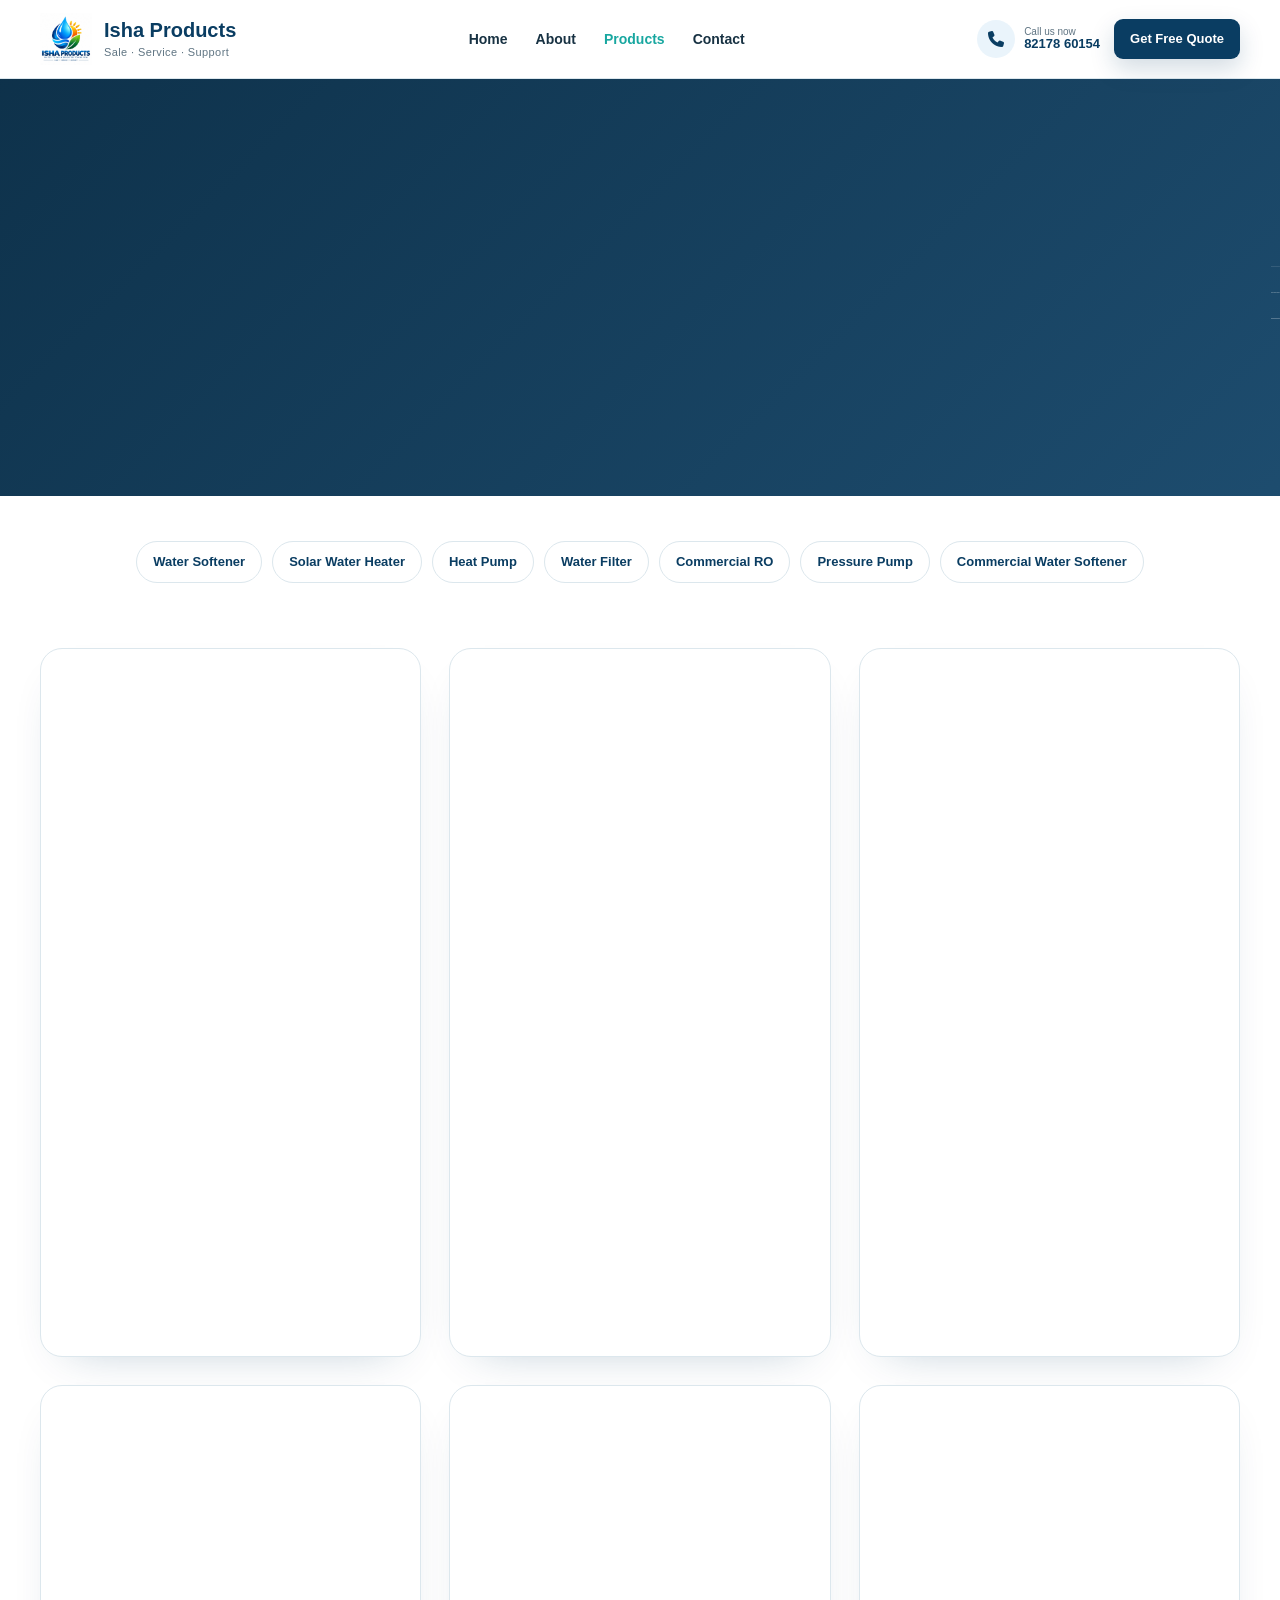
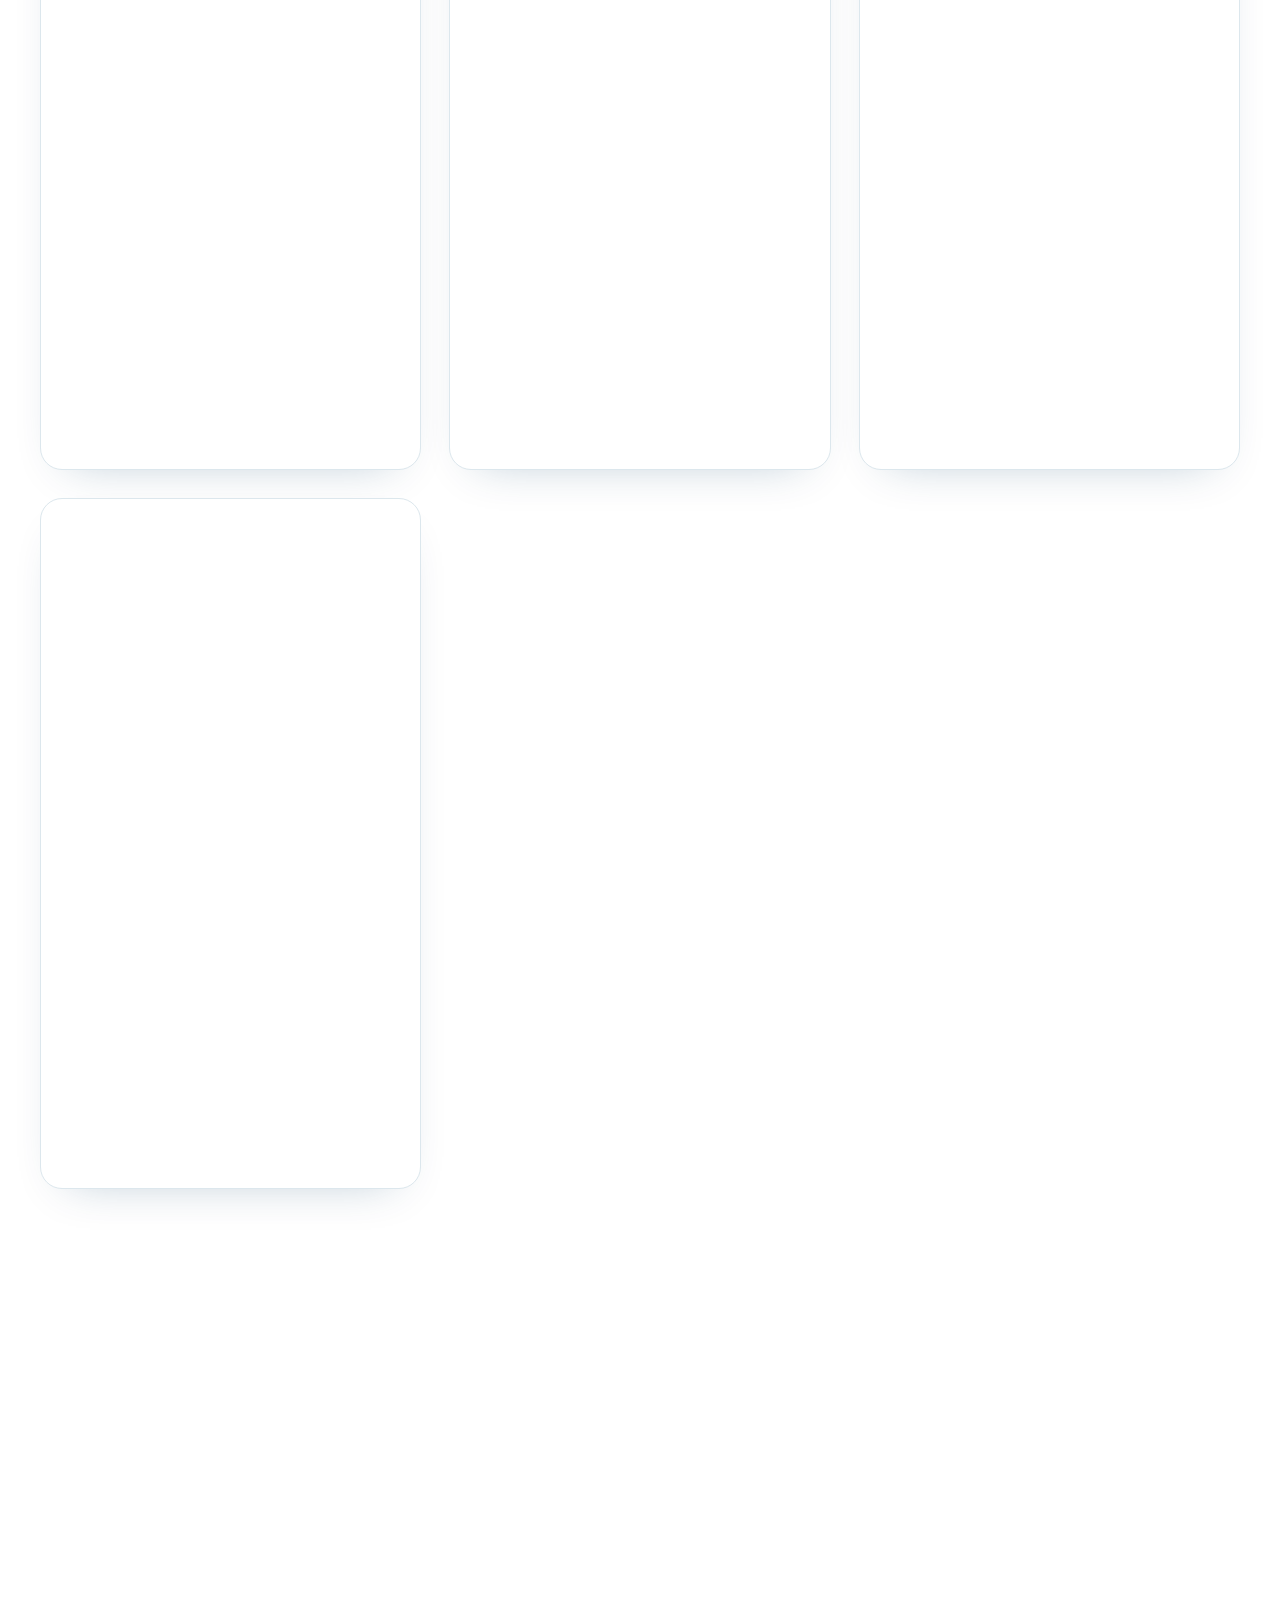
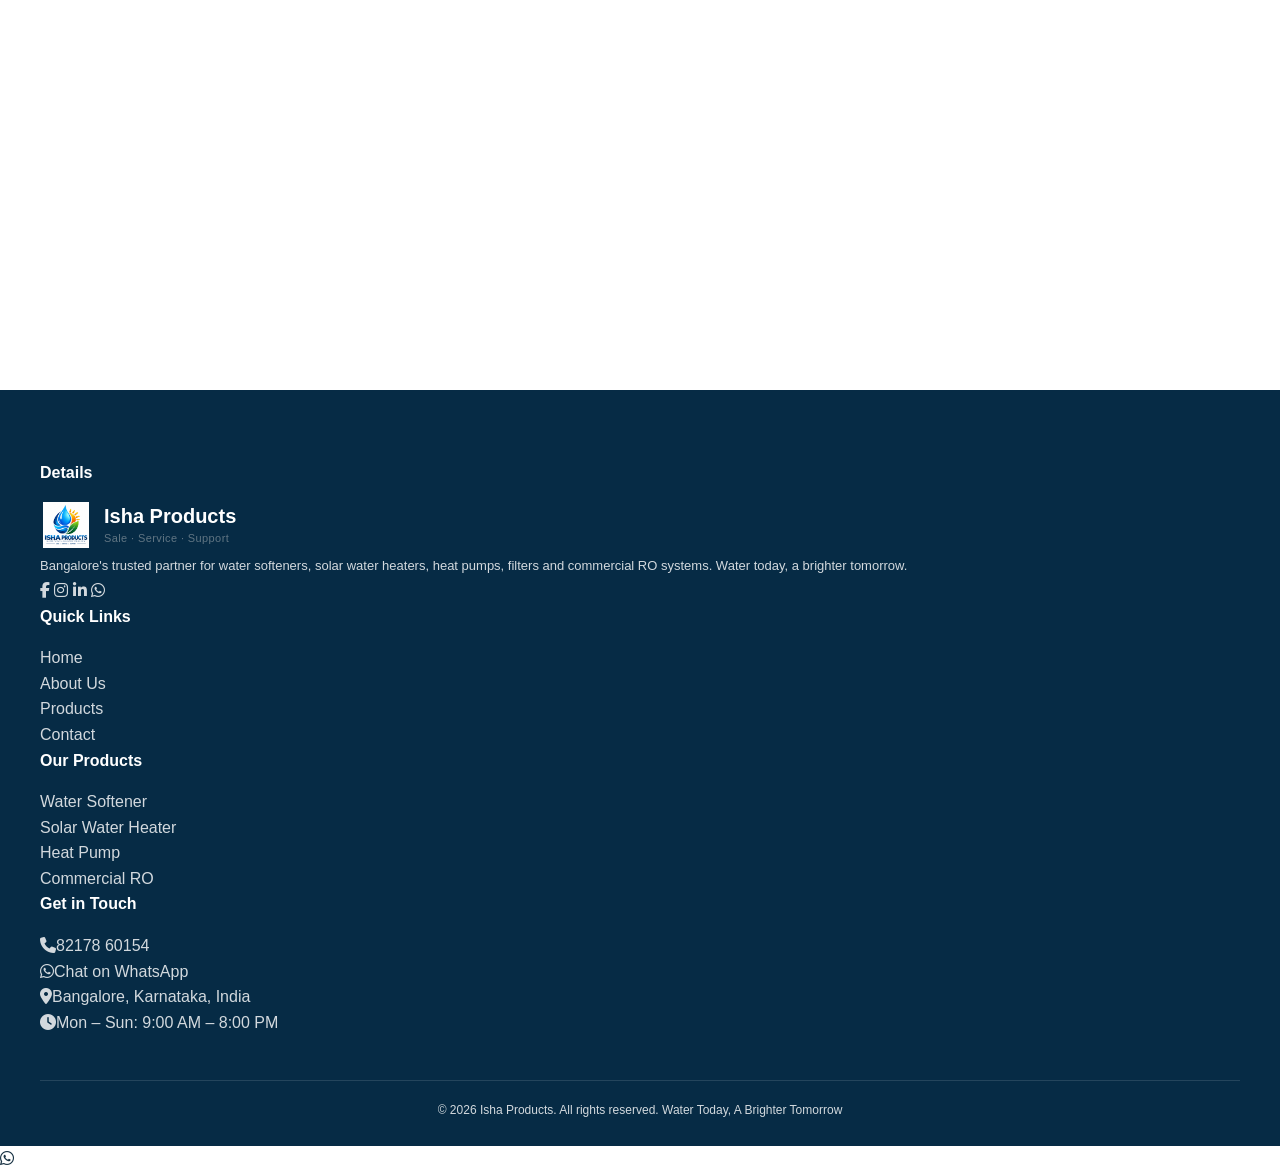
==== commit efb87ccb: "Update products.html" ====
--- a/products.html
+++ b/products.html
@@ -81,7 +81,6 @@
 </section>
 
 <div class="products-grid">
-
 <!-- ============ PRODUCT: WATER SOFTENER ============ -->
 <section class="alt-bg product-card" id="water-softener">
   <div class="container product-block">
@@ -270,8 +269,7 @@
     </div>
   </div>
 </section>
-
-</div><!-- /.products-grid -->
+</div>
 
 <!-- ============ FAQ ============ -->
 <section class="section">
--- a/assets/css/style.css
+++ b/assets/css/style.css
@@ -1,1048 +1,1007 @@
-/* ==========================================================================
-   Isha Products — Global Stylesheet
-   "Bubble Pop" — light, glossy 3D bubble spheres, playful brand color
-   ========================================================================== */
+/* =========================================================
+   ISHA PRODUCTS - COMPLETE STYLE.CSS
+   ========================================================= */
 
 :root {
-  /* Brand colors — pulled from the logo */
-  --blue-dark: #0a3d62;
-  --blue-mid: #146aab;
-  --blue-bright: #1ca3ec;
-  --blue-sky: #6fd0ff;
-  --orange: #ff9f1c;
-  --orange-deep: #c96f00;
-  --orange-light: #ffc857;
-  --green: #4caf50;
-  --green-deep: #2e7d32;
-  --green-light: #8bc34a;
-
-  --ink: #0e2436;
-  --ink-soft: #48606f;
-  --paper: #ffffff;
-  --paper-soft: #f2f9fd;
-  --paper-tint: #eaf6ff;
-  --border: rgba(10, 61, 98, 0.1);
-
-  --grad-water: linear-gradient(135deg, var(--blue-dark) 0%, var(--blue-mid) 45%, var(--blue-bright) 100%);
-  --grad-sun: linear-gradient(135deg, var(--orange) 0%, var(--orange-light) 100%);
-  --grad-leaf: linear-gradient(135deg, var(--green-deep) 0%, var(--green) 60%, var(--green-light) 100%);
-  --grad-candy: linear-gradient(120deg, var(--blue-bright), var(--orange) 60%, var(--green) 100%);
-
-  /* Glossy "bubble" spheres — the core visual motif of this design */
-  --sphere-blue: radial-gradient(circle at 30% 25%, #ffffff 0%, rgba(255,255,255,0.8) 10%, var(--blue-bright) 52%, var(--blue-dark) 100%);
-  --sphere-orange: radial-gradient(circle at 30% 25%, #ffffff 0%, rgba(255,255,255,0.8) 10%, var(--orange) 52%, var(--orange-deep) 100%);
-  --sphere-green: radial-gradient(circle at 30% 25%, #ffffff 0%, rgba(255,255,255,0.8) 10%, var(--green) 52%, var(--green-deep) 100%);
-  --sphere-shadow: inset -6px -6px 14px rgba(0,0,0,0.16), 0 10px 22px -10px rgba(10,61,98,0.4);
-
-  --grad-hero:
-    radial-gradient(38% 42% at 88% -6%, rgba(28,163,236,0.22), transparent 60%),
-    radial-gradient(34% 36% at -4% 96%, rgba(255,159,28,0.18), transparent 60%),
-    radial-gradient(28% 30% at 68% 60%, rgba(76,175,80,0.12), transparent 60%),
-    linear-gradient(180deg, #ffffff 0%, #eef7fc 100%);
-
-  --shadow-sm: 0 4px 14px rgba(10, 61, 98, 0.08);
-  --shadow-md: 0 12px 32px rgba(10, 61, 98, 0.12);
-  --shadow-lg: 0 24px 60px rgba(10, 61, 98, 0.16);
-  --shadow-glow: 0 0 40px rgba(28, 163, 236, 0.25);
-
-  --radius-sm: 10px;
-  --radius-md: 18px;
-  --radius-lg: 28px;
-  --radius-pill: 999px;
-
-  --font-head: 'Poppins', sans-serif;
-  --font-body: 'Roboto', sans-serif;
-
-  --ease-out: cubic-bezier(0.16, 1, 0.3, 1);
-  --header-h: 84px;
-}
-
-* { box-sizing: border-box; margin: 0; padding: 0; }
-html { scroll-behavior: smooth; }
+  --primary: #0a3d62;
+  --primary-dark: #062b45;
+  --primary-light: #eaf4fb;
+  --accent: #18a7a0;
+  --accent-dark: #0d7772;
+  --white: #ffffff;
+  --text: #183243;
+  --muted: #607583;
+  --border: #dce7ed;
+  --bg: #f7fafc;
+  --shadow: 0 14px 40px rgba(10, 61, 98, 0.10);
+  --shadow-lg: 0 22px 55px rgba(10, 61, 98, 0.15);
+  --radius: 14px;
+  --radius-lg: 22px;
+  --max-width: 1200px;
+  --transition: 0.3s ease;
+}
+
+/* =========================================================
+   RESET
+   ========================================================= */
+
+* {
+  margin: 0;
+  padding: 0;
+  box-sizing: border-box;
+}
+
+html {
+  scroll-behavior: smooth;
+}
 
 body {
-  font-family: var(--font-body);
-  color: var(--ink);
-  background: var(--paper);
+  font-family: "Inter", Arial, sans-serif;
+  color: var(--text);
+  background: var(--white);
+  line-height: 1.6;
   overflow-x: hidden;
-  line-height: 1.6;
-  -webkit-font-smoothing: antialiased;
-}
-
-img { max-width: 100%; display: block; }
-a { text-decoration: none; color: inherit; }
-ul { list-style: none; }
-button { font-family: inherit; cursor: pointer; border: none; background: none; }
-input, textarea, select { font-family: inherit; }
-
-/* ==========================================================================
-   Ambient background — soft drifting brand-color washes behind every page
-   ========================================================================== */
-.aurora-bg {
-  position: fixed;
-  inset: 0;
-  z-index: -1;
-  overflow: hidden;
-  pointer-events: none;
-}
-.aurora-bg span {
-  position: absolute;
-  border-radius: 50%;
-  filter: blur(70px);
-  opacity: 0.16;
-  will-change: transform;
-}
-.aurora-bg .a1 { width: 46vw; height: 46vw; top: -14vw; left: -10vw; background: radial-gradient(circle, var(--blue-bright), transparent 70%); animation: auroraDrift1 26s ease-in-out infinite; }
-.aurora-bg .a2 { width: 38vw; height: 38vw; top: 30vh; right: -12vw; background: radial-gradient(circle, var(--orange), transparent 70%); opacity: 0.12; animation: auroraDrift2 32s ease-in-out infinite; }
-.aurora-bg .a3 { width: 40vw; height: 40vw; bottom: -16vw; left: 20vw; background: radial-gradient(circle, var(--green), transparent 70%); opacity: 0.11; animation: auroraDrift3 38s ease-in-out infinite; }
-
-@keyframes auroraDrift1 { 0%,100% { transform: translate(0,0) scale(1); } 50% { transform: translate(6vw, 8vh) scale(1.15); } }
-@keyframes auroraDrift2 { 0%,100% { transform: translate(0,0) scale(1); } 50% { transform: translate(-8vw, 6vh) scale(1.1); } }
-@keyframes auroraDrift3 { 0%,100% { transform: translate(0,0) scale(1); } 50% { transform: translate(5vw, -6vh) scale(1.2); } }
-
-/* Cursor-follow glow — soft light that trails the pointer over feature sections */
-.cursor-glow {
-  position: fixed;
-  top: 0; left: 0;
-  width: 480px; height: 480px;
-  margin: -240px 0 0 -240px;
-  border-radius: 50%;
-  background: radial-gradient(circle, rgba(28,163,236,0.12), transparent 65%);
-  pointer-events: none;
-  z-index: 5;
-  opacity: 0;
-  transition: opacity 0.4s;
-  will-change: transform;
-}
-.cursor-glow.active { opacity: 1; }
-
-h1, h2, h3, h4 {
-  font-family: var(--font-head);
-  font-weight: 600;
-  color: var(--ink);
-  line-height: 1.2;
-}
-
-.section {
-  padding: 100px 0;
-  position: relative;
-}
-.section-tight { padding: 60px 0; }
+}
+
+img {
+  max-width: 100%;
+  height: auto;
+}
+
+a {
+  color: inherit;
+  text-decoration: none;
+}
+
+button,
+input,
+textarea,
+select {
+  font: inherit;
+}
+
+button {
+  cursor: pointer;
+}
+
+ul,
+ol {
+  list-style: none;
+}
+
+/* =========================================================
+   CONTAINER
+   ========================================================= */
 
 .container {
-  width: 100%;
-  max-width: 1240px;
+  width: min(var(--max-width), calc(100% - 40px));
   margin: 0 auto;
-  padding: 0 24px;
-  position: relative;
-  z-index: 2;
-}
-
-.eyebrow {
+}
+
+/* =========================================================
+   HEADER
+   ========================================================= */
+
+.site-header {
+  position: sticky;
+  top: 0;
+  z-index: 1000;
+  background: rgba(255, 255, 255, 0.96);
+  border-bottom: 1px solid var(--border);
+  backdrop-filter: blur(12px);
+}
+
+.site-header .container {
+  min-height: 78px;
+  display: flex;
+  align-items: center;
+  justify-content: space-between;
+  gap: 25px;
+}
+
+.brand {
   display: inline-flex;
   align-items: center;
-  gap: 8px;
-  font-family: var(--font-head);
+  gap: 12px;
+  flex-shrink: 0;
+}
+
+.brand img {
+  width: 52px;
+  height: 52px;
+  object-fit: contain;
+}
+
+.brand-text {
+  display: flex;
+  flex-direction: column;
+  line-height: 1.15;
+}
+
+.brand-text strong {
+  font-size: 20px;
+  color: var(--primary);
+}
+
+.brand-text span {
+  font-size: 11px;
+  color: var(--muted);
+  letter-spacing: 0.4px;
+  margin-top: 4px;
+}
+
+.nav-links {
+  display: flex;
+  align-items: center;
+  gap: 28px;
+}
+
+.nav-links a {
+  color: var(--text);
+  font-weight: 600;
+  font-size: 14px;
+  transition: color var(--transition);
+}
+
+.nav-links a:hover,
+.nav-links a.active {
+  color: var(--accent);
+}
+
+.header-actions {
+  display: flex;
+  align-items: center;
+  gap: 14px;
+}
+
+.header-call {
+  display: flex;
+  align-items: center;
+  gap: 9px;
+}
+
+.icon-circle {
+  width: 38px;
+  height: 38px;
+  border-radius: 50%;
+  display: grid;
+  place-items: center;
+  background: var(--primary-light);
+  color: var(--primary);
+}
+
+.call-text {
+  display: flex;
+  flex-direction: column;
+  line-height: 1.15;
+}
+
+.call-text small {
+  font-size: 10px;
+  color: var(--muted);
+}
+
+.call-text strong {
   font-size: 13px;
-  font-weight: 600;
-  letter-spacing: 0.14em;
-  text-transform: uppercase;
-  color: var(--blue-mid);
-  background: #fff;
-  padding: 8px 18px;
-  border-radius: var(--radius-pill);
-  border: 1px solid var(--border);
-  box-shadow: var(--shadow-sm);
-  margin-bottom: 18px;
-}
-.eyebrow::before {
-  content: '';
-  width: 7px; height: 7px;
-  border-radius: 50%;
-  background: var(--orange);
-  box-shadow: 0 0 0 4px rgba(255, 159, 28, 0.2);
-}
-
-.section-head {
-  max-width: 680px;
-  margin: 0 auto 56px;
-  text-align: center;
-}
-.section-head h2 {
-  font-size: clamp(28px, 4vw, 42px);
-  margin-bottom: 14px;
-}
-.section-head p {
-  color: var(--ink-soft);
-  font-size: 17px;
-}
-.section-head.left { margin: 0 0 48px; text-align: left; }
-
-.text-gradient {
-  background: var(--grad-candy);
-  -webkit-background-clip: text;
-  background-clip: text;
-  color: transparent;
-}
-
-/* ---------- Buttons ---------- */
+  color: var(--primary);
+}
+
+.nav-toggle {
+  display: none;
+  border: 0;
+  background: transparent;
+  width: 42px;
+  height: 42px;
+  padding: 8px;
+}
+
+.nav-toggle span {
+  display: block;
+  height: 2px;
+  background: var(--primary);
+  margin: 5px 0;
+  border-radius: 3px;
+}
+
+.nav-overlay {
+  display: none;
+}
+
+.mobile-nav {
+  display: none;
+}
+
+/* =========================================================
+   BUTTONS
+   ========================================================= */
+
 .btn {
   display: inline-flex;
   align-items: center;
   justify-content: center;
+  gap: 8px;
+  min-height: 46px;
+  padding: 0 20px;
+  border-radius: 9px;
+  border: 1px solid transparent;
+  font-size: 14px;
+  font-weight: 700;
+  transition:
+    transform var(--transition),
+    background var(--transition),
+    color var(--transition),
+    box-shadow var(--transition);
+}
+
+.btn:hover {
+  transform: translateY(-2px);
+}
+
+.btn-primary {
+  background: var(--primary);
+  color: var(--white);
+  box-shadow: 0 10px 25px rgba(10, 61, 98, 0.18);
+}
+
+.btn-primary:hover {
+  background: var(--primary-dark);
+}
+
+.btn-secondary {
+  background: var(--accent);
+  color: var(--white);
+}
+
+.btn-secondary:hover {
+  background: var(--accent-dark);
+}
+
+.btn-outline {
+  border-color: var(--primary);
+  color: var(--primary);
+  background: var(--white);
+}
+
+.btn-outline:hover {
+  background: var(--primary);
+  color: var(--white);
+}
+
+.btn-sm {
+  min-height: 40px;
+  padding: 0 15px;
+  font-size: 13px;
+}
+
+/* =========================================================
+   HERO
+   ========================================================= */
+
+.page-hero {
+  position: relative;
+  min-height: 390px;
+  display: flex;
+  align-items: center;
+  overflow: hidden;
+  background:
+    linear-gradient(
+      135deg,
+      rgba(6, 43, 69, 0.97),
+      rgba(10, 61, 98, 0.92)
+    );
+  color: var(--white);
+}
+
+.hero-bg-canvas {
+  position: absolute;
+  inset: 0;
+  width: 100%;
+  height: 100%;
+  opacity: 0.2;
+}
+
+.page-hero .container {
+  position: relative;
+  z-index: 2;
+  padding: 75px 0;
+}
+
+.page-hero h1 {
+  max-width: 850px;
+  font-size: clamp(38px, 6vw, 68px);
+  line-height: 1.04;
+  margin-bottom: 20px;
+  letter-spacing: -1.5px;
+}
+
+.page-hero p {
+  max-width: 720px;
+  color: rgba(255,255,255,0.82);
+  font-size: 17px;
+}
+
+/* =========================================================
+   SECTIONS
+   ========================================================= */
+
+.section {
+  padding: 90px 0;
+}
+
+.section-tight {
+  padding: 45px 0;
+}
+
+.alt-bg {
+  background: var(--bg);
+}
+
+.section-heading {
+  max-width: 760px;
+  margin: 0 auto 50px;
+  text-align: center;
+}
+
+.section-heading .eyebrow {
+  color: var(--accent);
+  text-transform: uppercase;
+  letter-spacing: 1.5px;
+  font-size: 12px;
+  font-weight: 800;
+  margin-bottom: 10px;
+}
+
+.section-heading h2 {
+  font-size: clamp(30px, 4vw, 46px);
+  color: var(--primary);
+  line-height: 1.15;
+  margin-bottom: 14px;
+}
+
+.section-heading p {
+  color: var(--muted);
+}
+
+/* =========================================================
+   QUICK JUMP / CHIPS
+   ========================================================= */
+
+.area-chips {
+  display: flex;
+  flex-wrap: wrap;
   gap: 10px;
-  padding: 16px 32px;
-  border-radius: var(--radius-pill);
-  font-family: var(--font-head);
-  font-weight: 600;
-  font-size: 15px;
-  transition: transform 0.35s var(--ease-out), box-shadow 0.35s var(--ease-out), background 0.35s;
+}
+
+.area-chips a {
+  display: inline-flex;
+  align-items: center;
+  min-height: 42px;
+  padding: 0 16px;
+  background: var(--white);
+  border: 1px solid var(--border);
+  border-radius: 50px;
+  color: var(--primary);
+  font-size: 13px;
+  font-weight: 700;
+  transition: var(--transition);
+}
+
+.area-chips a:hover {
+  background: var(--primary);
+  color: var(--white);
+  border-color: var(--primary);
+  transform: translateY(-2px);
+}
+
+/* =========================================================
+   PRODUCT BLOCK - ORIGINAL
+   ========================================================= */
+
+.product-block {
+  display: grid;
+  grid-template-columns: minmax(0, 0.95fr) minmax(0, 1.05fr);
+  align-items: center;
+  gap: 60px;
+}
+
+.pb-media {
   position: relative;
+}
+
+.pb-media .img-wrap {
   overflow: hidden;
-  white-space: nowrap;
-}
-.btn i, .btn svg { font-size: 16px; }
-.btn-primary {
-  background: radial-gradient(circle at 32% 28%, #ffe6b0, var(--orange) 55%, var(--orange-deep) 100%);
-  color: #3a1e00;
-  box-shadow: inset -3px -3px 8px rgba(0,0,0,0.12), 0 12px 28px -8px rgba(255, 159, 28, 0.55);
-}
-.btn-primary:hover { transform: translateY(-3px) scale(1.03); box-shadow: inset -3px -3px 8px rgba(0,0,0,0.12), 0 18px 34px -8px rgba(255, 159, 28, 0.6); }
-.btn-outline {
-  background: #fff;
-  color: var(--ink);
-  border: 1.5px solid var(--border);
-  box-shadow: var(--shadow-sm);
-}
-.btn-outline:hover { background: var(--paper-tint); transform: translateY(-3px); }
-.btn-dark {
-  background: var(--grad-water);
-  color: #fff;
-  box-shadow: var(--shadow-md);
-}
-.btn-dark:hover { transform: translateY(-3px); box-shadow: var(--shadow-lg); }
-.btn-block { width: 100%; }
-.btn-sm { padding: 11px 22px; font-size: 13px; }
-
-.btn-whatsapp {
-  background: #25D366;
-  color: #fff;
-  box-shadow: 0 10px 26px rgba(37, 211, 102, 0.4);
-}
-.btn-whatsapp:hover { transform: translateY(-3px); box-shadow: 0 14px 32px rgba(37, 211, 102, 0.5); }
-
-/* ==========================================================================
-   Header / Navigation
-   ========================================================================== */
-.site-header {
-  position: fixed;
-  top: 0; left: 0; right: 0;
-  z-index: 1000;
-  height: var(--header-h);
+  border-radius: var(--radius-lg);
+  background: #edf4f7;
+  box-shadow: var(--shadow-lg);
+}
+
+.pb-media img {
+  display: block;
+  width: 100%;
+  aspect-ratio: 800 / 650;
+  object-fit: cover;
+  transition: transform 0.5s ease;
+}
+
+.pb-media:hover img {
+  transform: scale(1.035);
+}
+
+.pb-tag {
+  position: absolute;
+  left: 20px;
+  top: 20px;
+  background: var(--accent);
+  color: var(--white);
+  padding: 7px 13px;
+  border-radius: 50px;
+  font-size: 11px;
+  font-weight: 800;
+  text-transform: uppercase;
+  letter-spacing: 0.5px;
+}
+
+.pb-copy .icon-tag {
+  width: 48px;
+  height: 48px;
+  display: grid;
+  place-items: center;
+  border-radius: 13px;
+  background: var(--primary-light);
+  color: var(--primary);
+  margin-bottom: 17px;
+}
+
+.pb-copy h2 {
+  color: var(--primary);
+  font-size: clamp(28px, 4vw, 42px);
+  line-height: 1.12;
+  margin-bottom: 15px;
+}
+
+.pb-copy p {
+  color: var(--muted);
+  margin-bottom: 22px;
+}
+
+.pb-features {
+  display: grid;
+  grid-template-columns: repeat(2, minmax(0, 1fr));
+  gap: 11px 18px;
+  margin-bottom: 25px;
+}
+
+.pb-features li {
+  display: flex;
+  align-items: flex-start;
+  gap: 9px;
+  font-size: 13px;
+  color: var(--text);
+}
+
+.pb-features i {
+  color: var(--accent);
+  margin-top: 4px;
+}
+
+.pb-actions {
+  display: flex;
+  flex-wrap: wrap;
+  gap: 10px;
+}
+
+/* =========================================================
+   IMAGE WRAP
+   ========================================================= */
+
+.img-wrap {
+  position: relative;
+}
+
+/* =========================================================
+   FAQ
+   ========================================================= */
+
+.faq-list {
+  max-width: 900px;
+  margin: 0 auto;
+}
+
+.faq-item {
+  border-bottom: 1px solid var(--border);
+}
+
+.faq-question {
+  width: 100%;
+  padding: 22px 0;
+  border: 0;
+  background: transparent;
+  color: var(--primary);
   display: flex;
   align-items: center;
-  background: rgba(255,255,255,0.86);
-  backdrop-filter: blur(16px) saturate(160%);
-  transition: box-shadow 0.4s var(--ease-out), height 0.4s var(--ease-out);
-}
-.site-header .container { display: flex; align-items: center; justify-content: space-between; }
-
-.site-header.scrolled {
-  height: 68px;
-  box-shadow: 0 8px 30px rgba(10, 61, 98, 0.1);
-}
-
-.brand { display: flex; align-items: center; gap: 12px; }
-.brand img { height: 48px; width: auto; transition: height 0.4s var(--ease-out); }
-.site-header.scrolled .brand img { height: 40px; }
-.brand-text { display: flex; flex-direction: column; line-height: 1.1; }
-.brand-text strong {
-  font-family: var(--font-head);
-  font-size: 19px;
-  color: var(--ink);
-  letter-spacing: 0.02em;
-}
-.brand-text span {
-  font-size: 10.5px;
-  color: var(--orange-deep);
-  text-transform: uppercase;
-  letter-spacing: 0.12em;
-  font-weight: 600;
-}
-
-.nav-links { display: flex; align-items: center; gap: 6px; }
-.nav-links a {
-  color: var(--ink-soft);
-  font-family: var(--font-head);
-  font-weight: 500;
-  font-size: 14.5px;
-  padding: 10px 18px;
-  border-radius: var(--radius-pill);
-  position: relative;
-  transition: color 0.3s, background 0.3s;
-}
-.nav-links a:hover { color: var(--ink); background: var(--paper-tint); }
-.nav-links a.active { color: var(--blue-mid); background: var(--paper-tint); }
-.nav-links a.active::after {
-  content: '';
-  position: absolute;
-  bottom: 4px; left: 50%;
-  transform: translateX(-50%);
-  width: 5px; height: 5px;
-  border-radius: 50%;
-  background: var(--orange);
-}
-
-.header-actions { display: flex; align-items: center; gap: 14px; }
-.header-call {
-  display: flex; align-items: center; gap: 10px;
-  color: var(--ink);
-}
-.header-call .icon-circle {
-  width: 38px; height: 38px;
-  border-radius: 50%;
-  background: var(--sphere-orange);
-  box-shadow: var(--sphere-shadow);
-  display: flex; align-items: center; justify-content: center;
-  color: #fff;
-  font-size: 15px;
-  animation: pulseRing 2.4s infinite;
-}
-.header-call .call-text { display: flex; flex-direction: column; line-height: 1.15; }
-.header-call .call-text small { font-size: 10.5px; color: var(--ink-soft); text-transform: uppercase; letter-spacing: 0.08em; }
-.header-call .call-text strong { font-family: var(--font-head); font-size: 14.5px; color: var(--ink); }
-
-.nav-toggle {
-  display: none;
-  flex-direction: column;
-  gap: 5px;
-  width: 40px; height: 40px;
-  align-items: center; justify-content: center;
-  border-radius: 10px;
-  background: var(--paper-tint);
-}
-.nav-toggle span { width: 20px; height: 2px; background: var(--ink); border-radius: 2px; transition: transform 0.3s, opacity 0.3s; }
-.nav-toggle.open span:nth-child(1) { transform: translateY(7px) rotate(45deg); }
-.nav-toggle.open span:nth-child(2) { opacity: 0; }
-.nav-toggle.open span:nth-child(3) { transform: translateY(-7px) rotate(-45deg); }
-
-.mobile-nav {
-  position: fixed;
-  top: 0; right: 0; bottom: 0;
-  width: 82%; max-width: 340px;
-  background: var(--blue-dark);
-  z-index: 1100;
-  padding: 100px 32px 40px;
-  transform: translateX(100%);
-  transition: transform 0.45s var(--ease-out);
-  display: flex; flex-direction: column; gap: 8px;
-  box-shadow: -20px 0 60px rgba(0,0,0,0.35);
-}
-.mobile-nav.open { transform: translateX(0); }
-.mobile-nav a { color: #fff; font-family: var(--font-head); font-size: 17px; padding: 14px 10px; border-bottom: 1px solid rgba(255,255,255,0.08); }
-.mobile-nav .mn-call { margin-top: 20px; }
-.nav-overlay { position: fixed; inset: 0; background: rgba(4,20,33,0.6); z-index: 1050; opacity: 0; visibility: hidden; transition: opacity 0.4s; }
-.nav-overlay.open { opacity: 1; visibility: visible; }
-
-/* ==========================================================================
-   Hero
-   ========================================================================== */
-.hero {
-  position: relative;
-  min-height: 100vh;
-  display: flex;
-  align-items: center;
-  background: var(--grad-hero);
+  justify-content: space-between;
+  gap: 20px;
+  text-align: left;
+  font-weight: 750;
+}
+
+.faq-question i {
+  transition: transform var(--transition);
+}
+
+.faq-answer {
+  max-height: 0;
   overflow: hidden;
-  padding-top: var(--header-h);
-}
-.hero::before {
-  content: '';
-  position: absolute;
-  border-radius: 50%;
-  z-index: 0;
-  width: 230px; height: 230px; top: -70px; right: -60px;
-  background: var(--sphere-blue);
-  box-shadow: var(--sphere-shadow);
-}
-.hero-bg-canvas { position: absolute; inset: 0; z-index: 1; opacity: 0.8; }
-
-.hero-grid {
+  transition: max-height 0.35s ease;
+}
+
+.faq-answer p {
+  color: var(--muted);
+  padding: 0 0 22px;
+}
+
+.faq-item.open .faq-question i {
+  transform: rotate(180deg);
+}
+
+/* =========================================================
+   FOOTER
+   ========================================================= */
+
+.site-footer {
+  background: #062b45;
+  color: rgba(255,255,255,0.82);
+  padding: 70px 0 25px;
+}
+
+.footer-grid {
   display: grid;
-  grid-template-columns: 1.05fr 0.95fr;
+  grid-template-columns: 1.3fr 1fr 1fr 1.1fr;
   gap: 40px;
-  align-items: center;
-  width: 100%;
-}
-
-.hero-copy .eyebrow { background: #fff; color: var(--blue-mid); }
-.hero-copy h1 {
-  font-size: clamp(36px, 5.2vw, 64px);
-  font-weight: 800;
-  color: var(--ink);
-  margin-bottom: 22px;
-  letter-spacing: -0.01em;
-}
-.hero-copy h1 em {
-  font-style: normal;
-  background: linear-gradient(120deg, var(--blue-bright), var(--orange), var(--blue-bright));
-  background-size: 200% auto;
-  -webkit-background-clip: text;
-  background-clip: text;
-  color: transparent;
-  animation: shimmerSweep 5s linear infinite;
-}
-.hero-copy p {
-  color: var(--ink-soft);
-  font-size: 18px;
-  max-width: 520px;
-  margin-bottom: 36px;
-}
-.hero-actions { display: flex; gap: 16px; flex-wrap: wrap; margin-bottom: 44px; }
-
-.hero-stats { display: flex; gap: 34px; flex-wrap: wrap; }
-.hero-stats .stat strong { display: block; font-family: var(--font-head); font-size: 30px; color: var(--ink); }
-.hero-stats .stat span { font-size: 12.5px; color: var(--ink-soft); text-transform: uppercase; letter-spacing: 0.08em; }
-
-.hero-visual { position: relative; display: flex; align-items: center; justify-content: center; perspective: 1400px; }
-.hero-orb {
-  position: relative;
-  width: min(440px, 90%);
-  aspect-ratio: 1;
-  border-radius: 50%;
-  background: var(--sphere-blue);
-  box-shadow: var(--sphere-shadow);
-  display: flex; align-items: center; justify-content: center;
-  transform-style: preserve-3d;
-  will-change: transform;
-}
-.hero-orb::before {
-  content: '';
-  position: absolute;
-  inset: 8%;
-  border-radius: 50%;
-  background: radial-gradient(circle at 32% 26%, rgba(255,255,255,0.7), transparent 45%);
-  pointer-events: none;
-}
-.hero-orb::after {
-  content: '';
-  position: absolute;
-  inset: -20px;
-  border-radius: 50%;
-  border: 1px dashed rgba(20, 106, 171, 0.25);
-  animation: spin 40s linear infinite;
-}
-.hero-orb img {
-  width: 62%;
-  filter: drop-shadow(0 24px 40px rgba(10, 61, 98, 0.3));
-  transform: translateZ(60px);
-  border-radius: 50%;
-  background: #fff;
-  padding: 10px;
-}
-
-.hero-chip {
-  position: absolute;
-  background: rgba(255,255,255,0.92);
-  backdrop-filter: blur(14px);
-  border: 1px solid rgba(255,255,255,0.8);
-  border-radius: var(--radius-md);
-  padding: 14px 18px;
-  display: flex; align-items: center; gap: 12px;
-  box-shadow: var(--shadow-md);
-  animation: floatY 4.5s ease-in-out infinite;
-  color: var(--ink);
-}
-.hero-chip .chip-icon {
-  width: 38px; height: 38px; border-radius: 12px;
-  display: flex; align-items: center; justify-content: center;
-  font-size: 16px;
-  color: #fff;
-}
-.hero-chip strong { display: block; font-size: 15px; font-family: var(--font-head); color: var(--ink); }
-.hero-chip span { font-size: 11.5px; color: var(--ink-soft); }
-.chip-1 { top: 6%; left: -4%; animation-delay: 0.3s; }
-.chip-1 .chip-icon { background: var(--sphere-green); }
-.chip-2 { bottom: 10%; right: -6%; animation-delay: 1.1s; }
-.chip-2 .chip-icon { background: var(--sphere-orange); }
-
-.hero-wave { display: none; }
-
-.scroll-cue {
-  position: absolute;
-  bottom: 34px; left: 50%;
-  transform: translateX(-50%);
-  z-index: 3;
-  display: flex; flex-direction: column; align-items: center; gap: 8px;
-  color: var(--ink-soft);
-  font-size: 11px; letter-spacing: 0.1em; text-transform: uppercase;
-}
-.scroll-cue .mouse { width: 24px; height: 38px; border-radius: 14px; border: 1.5px solid var(--border); position: relative; }
-.scroll-cue .mouse::before {
-  content: ''; position: absolute; top: 7px; left: 50%; transform: translateX(-50%);
-  width: 3px; height: 8px; border-radius: 2px; background: var(--blue-mid);
-  animation: scrollDot 1.6s infinite;
-}
-
-/* ==========================================================================
-   Marquee / Ticker
-   ========================================================================== */
-.ticker {
-  background: var(--blue-dark);
-  padding: 16px 0;
-  overflow: hidden;
-  white-space: nowrap;
-}
-.ticker-track { display: inline-flex; gap: 48px; animation: marquee 26s linear infinite; }
-.ticker-track span {
-  color: rgba(255,255,255,0.75);
-  font-family: var(--font-head);
-  font-size: 13.5px;
-  letter-spacing: 0.05em;
-  text-transform: uppercase;
-  display: inline-flex; align-items: center; gap: 12px;
-}
-.ticker-track span i { color: var(--orange-light); }
-
-/* ==========================================================================
-   Service / Product Cards
-   ========================================================================== */
-.services-grid {
+}
+
+.site-footer h3,
+.site-footer h4 {
+  color: var(--white);
+  margin-bottom: 16px;
+}
+
+.site-footer p {
+  font-size: 13px;
+  line-height: 1.75;
+}
+
+.footer-links {
   display: grid;
-  grid-template-columns: repeat(3, 1fr);
-  gap: 26px;
-}
-.service-card {
-  background: #fff;
+  gap: 9px;
+}
+
+.footer-links a {
+  font-size: 13px;
+  color: rgba(255,255,255,0.72);
+  transition: color var(--transition);
+}
+
+.footer-links a:hover {
+  color: var(--white);
+}
+
+.footer-bottom {
+  border-top: 1px solid rgba(255,255,255,0.12);
+  margin-top: 45px;
+  padding-top: 20px;
+  text-align: center;
+  font-size: 12px;
+}
+
+/* =========================================================
+   REVEAL ANIMATIONS
+   ========================================================= */
+
+[data-reveal] {
+  opacity: 0;
+  transition:
+    opacity 0.7s ease,
+    transform 0.7s ease;
+}
+
+[data-reveal="left"] {
+  transform: translateX(-35px);
+}
+
+[data-reveal="right"] {
+  transform: translateX(35px);
+}
+
+[data-reveal="up"] {
+  transform: translateY(30px);
+}
+
+[data-reveal="scale"] {
+  transform: scale(0.96);
+}
+
+[data-reveal].revealed {
+  opacity: 1;
+  transform: none;
+}
+
+/* =========================================================
+   GRID SUPPORT
+   ========================================================= */
+
+.grid {
+  display: grid;
+}
+
+.two-col {
+  grid-template-columns: repeat(2, minmax(0, 1fr));
+}
+
+.three-col {
+  grid-template-columns: repeat(3, minmax(0, 1fr));
+}
+
+.gap-20 {
+  gap: 20px;
+}
+
+.gap-30 {
+  gap: 30px;
+}
+
+/* =========================================================
+   PRODUCTS GRID
+   ========================================================= */
+
+/*
+   Products page:
+   The seven product sections are converted into
+   responsive cards when wrapped in .products-grid.
+*/
+
+.products-grid {
+  width: min(1200px, calc(100% - 48px));
+  margin: 0 auto;
+  padding: 20px 0 80px;
+
+  display: grid;
+  grid-template-columns: repeat(3, minmax(0, 1fr));
+  gap: 28px;
+}
+
+.products-grid > .product-card {
+  min-width: 0;
+}
+
+.products-grid .product-card {
+  background: var(--white);
   border: 1px solid var(--border);
   border-radius: var(--radius-lg);
-  padding: 36px 28px;
+  overflow: hidden;
+
+  box-shadow:
+    0 18px 45px -28px rgba(10, 61, 98, 0.30);
+
+  transition:
+    transform 0.35s ease,
+    box-shadow 0.35s ease;
+}
+
+.products-grid .product-card:hover {
+  transform: translateY(-7px);
+
+  box-shadow:
+    0 28px 55px -28px rgba(10, 61, 98, 0.38);
+}
+
+.products-grid .product-block {
+  display: flex;
+  flex-direction: column;
+  height: 100%;
+  gap: 0;
+}
+
+.products-grid .pb-media {
+  width: 100%;
   position: relative;
-  transition: transform 0.5s var(--ease-out), box-shadow 0.5s var(--ease-out), border-color 0.5s;
-  transform-style: preserve-3d;
-  overflow: hidden;
-  box-shadow: var(--shadow-sm);
-}
-.service-card:hover {
-  box-shadow: 0 30px 55px -20px rgba(10, 61, 98, 0.28);
-  border-color: transparent;
-}
-
-.service-icon {
-  width: 62px; height: 62px;
-  border-radius: 50%;
-  background: var(--sphere-blue);
-  box-shadow: var(--sphere-shadow);
-  display: flex; align-items: center; justify-content: center;
-  color: #fff; font-size: 26px;
+}
+
+.products-grid .pb-media .img-wrap {
+  border-radius: 0;
+  box-shadow: none;
+}
+
+.products-grid .pb-media img {
+  display: block;
+  width: 100%;
+  height: 230px;
+  aspect-ratio: auto;
+  object-fit: cover;
+
+  transition: transform 0.45s ease;
+}
+
+.products-grid .product-card:hover .pb-media img {
+  transform: scale(1.04);
+}
+
+.products-grid .pb-copy {
+  display: flex;
+  flex-direction: column;
+  flex: 1;
+  padding: 24px;
+}
+
+.products-grid .pb-copy .icon-tag {
+  width: 42px;
+  height: 42px;
+  border-radius: 11px;
+  margin-bottom: 13px;
+}
+
+.products-grid .pb-copy h2 {
+  font-size: 23px;
+  line-height: 1.25;
+  margin-bottom: 10px;
+}
+
+.products-grid .pb-copy p {
+  font-size: 14px;
+  line-height: 1.65;
+  margin-bottom: 18px;
+}
+
+.products-grid .pb-features {
+  grid-template-columns: 1fr;
+  gap: 9px;
   margin-bottom: 22px;
-  transition: transform 0.5s var(--ease-out);
-}
-.services-grid .service-card:nth-child(3n+2) .service-icon { background: var(--sphere-orange); }
-.services-grid .service-card:nth-child(3n+3) .service-icon { background: var(--sphere-green); }
-.service-card:hover .service-icon { transform: scale(1.1) rotate(-6deg); }
-
-.service-card h3 { font-size: 19px; margin-bottom: 10px; color: var(--ink); }
-.service-card p { font-size: 14.5px; color: var(--ink-soft); margin-bottom: 18px; }
-.service-card .card-link { font-family: var(--font-head); font-size: 13.5px; font-weight: 600; color: var(--blue-mid); display: inline-flex; align-items: center; gap: 6px; transition: color 0.3s, gap 0.3s; }
-.service-card:hover .card-link { color: var(--orange-deep); gap: 10px; }
-.service-card .badge {
-  position: absolute; top: 24px; right: 24px;
-  font-size: 10.5px; font-weight: 700; letter-spacing: 0.06em;
-  padding: 5px 12px; border-radius: var(--radius-pill);
-  background: var(--paper-tint); color: var(--blue-mid);
-}
-
-/* Brand-tinted duotone overlay applied to any photo wrapped in .img-wrap */
-.img-wrap { position: relative; }
-.img-wrap::after {
-  content: '';
-  position: absolute; inset: 0;
-  background: linear-gradient(160deg, rgba(10,61,98,0.22), rgba(255,159,28,0.05) 55%, transparent 85%);
-  mix-blend-mode: multiply;
-  pointer-events: none;
-}
-
-/* ==========================================================================
-   Why Us / Stats
-   ========================================================================== */
-.why-section { background: var(--paper-soft); }
-.why-grid { display: grid; grid-template-columns: 1fr 1fr; gap: 60px; align-items: center; }
-.why-visual { position: relative; }
-.why-visual .img-wrap {
-  border-radius: var(--radius-lg);
-  overflow: hidden;
-  box-shadow: 0 40px 70px -30px rgba(10, 61, 98, 0.35);
-  position: relative;
-}
-.why-visual img { width: 100%; height: 460px; object-fit: cover; transition: transform 0.8s var(--ease-out); }
-.why-visual:hover img { transform: scale(1.06); }
-.floating-card {
-  position: absolute;
-  background: #fff;
-  border-radius: var(--radius-md);
-  padding: 18px 22px;
-  box-shadow: var(--shadow-lg);
-  display: flex; align-items: center; gap: 14px;
-  animation: floatY 5s ease-in-out infinite;
-}
-.floating-card.fc-1 { top: -24px; right: -24px; }
-.floating-card.fc-2 { bottom: -24px; left: -24px; animation-delay: 1s; }
-.floating-card .fc-icon {
-  width: 46px; height: 46px; border-radius: 50%;
-  display: flex; align-items: center; justify-content: center;
-  color: #fff; font-size: 19px;
-  background: var(--sphere-green);
-  box-shadow: var(--sphere-shadow);
-}
-.floating-card.fc-1 .fc-icon { background: var(--sphere-orange); }
-.floating-card strong { display: block; font-family: var(--font-head); font-size: 17px; color: var(--ink); }
-.floating-card span { font-size: 12px; color: var(--ink-soft); }
-
-.why-list { display: flex; flex-direction: column; gap: 22px; margin-top: 30px; }
-.why-item { display: flex; gap: 18px; align-items: flex-start; }
-.why-item .wi-icon {
-  flex-shrink: 0;
-  width: 46px; height: 46px; border-radius: 50%;
-  background: var(--sphere-blue);
-  box-shadow: var(--sphere-shadow);
-  color: #fff;
-  display: flex; align-items: center; justify-content: center; font-size: 18px;
-}
-.why-list .why-item:nth-child(2) .wi-icon { background: var(--sphere-orange); }
-.why-list .why-item:nth-child(3) .wi-icon { background: var(--sphere-green); }
-.why-list .why-item:nth-child(4) .wi-icon { background: var(--sphere-blue); }
-.why-item h4 { font-size: 16.5px; margin-bottom: 4px; color: var(--ink); }
-.why-item p { font-size: 14px; color: var(--ink-soft); }
-
-.stats-row {
-  display: grid;
-  grid-template-columns: repeat(4, 1fr);
-  gap: 24px;
-  margin-top: 64px;
-}
-.stat-box {
-  text-align: center;
-  padding: 32px 20px;
-  border-radius: var(--radius-md);
-  background: #fff;
-  border: 1px solid var(--border);
-  transition: transform 0.4s var(--ease-out), box-shadow 0.4s;
-}
-.stat-box:hover { transform: translateY(-8px) scale(1.02); box-shadow: 0 24px 48px -18px rgba(10,61,98,0.22); }
-.stat-box .num {
-  font-family: var(--font-head);
-  font-size: 38px;
-  font-weight: 700;
-  background: var(--grad-candy);
-  -webkit-background-clip: text; background-clip: text; color: transparent;
-}
-.stat-box .lbl { font-size: 13px; color: var(--ink-soft); text-transform: uppercase; letter-spacing: 0.06em; margin-top: 6px; }
-
-/* ==========================================================================
-   Process / Steps
-   ========================================================================== */
-.process-track { position: relative; display: grid; grid-template-columns: repeat(4, 1fr); gap: 26px; margin-top: 20px; }
-.process-track::before {
-  content: '';
-  position: absolute; top: 34px; left: 8%; right: 8%; height: 2px;
-  background: repeating-linear-gradient(90deg, var(--border) 0 10px, transparent 10px 20px);
-  z-index: 0;
-}
-.process-step { position: relative; text-align: center; z-index: 1; }
-.process-step .step-num {
-  width: 68px; height: 68px;
-  border-radius: 50%;
-  background: #fff;
-  border: 2px solid var(--border);
-  display: flex; align-items: center; justify-content: center;
-  font-family: var(--font-head); font-weight: 700; font-size: 22px;
-  color: var(--blue-mid);
-  margin: 0 auto 20px;
-  transition: all 0.4s var(--ease-out);
-}
-.process-step:hover .step-num { background: var(--sphere-blue); color: #fff; border-color: transparent; transform: scale(1.1) rotate(-6deg); box-shadow: var(--sphere-shadow); }
-.process-track .process-step:nth-child(2):hover .step-num { background: var(--sphere-orange); }
-.process-track .process-step:nth-child(3):hover .step-num { background: var(--sphere-green); }
-.process-track .process-step:nth-child(4):hover .step-num { background: var(--sphere-blue); }
-.process-step h4 { font-size: 16.5px; margin-bottom: 8px; color: var(--ink); }
-.process-step p { font-size: 13.5px; color: var(--ink-soft); }
-
-/* ==========================================================================
-   Testimonials
-   ========================================================================== */
-.testi-section { background: var(--paper-soft); position: relative; overflow: hidden; }
-.testi-section::before, .testi-section::after {
-  content: '';
-  position: absolute; border-radius: 50%;
-  filter: blur(50px); pointer-events: none;
-}
-.testi-section::before { width: 320px; height: 320px; top: -100px; left: -80px; background: radial-gradient(circle, rgba(255,159,28,0.3), transparent 70%); }
-.testi-section::after { width: 380px; height: 380px; bottom: -140px; right: -100px; background: radial-gradient(circle, rgba(76,175,80,0.24), transparent 70%); }
-.testi-track { display: grid; grid-template-columns: repeat(3, 1fr); gap: 24px; }
-.testi-card {
-  background: #fff;
-  border: 1px solid var(--border);
-  border-radius: var(--radius-lg);
-  padding: 32px;
-  color: var(--ink);
-  transition: transform 0.45s var(--ease-out), box-shadow 0.45s;
-}
-.testi-card:hover { box-shadow: 0 30px 50px -20px rgba(10,61,98,0.25); transform: translateY(-8px); }
-.testi-card .stars { color: var(--orange); font-size: 14px; margin-bottom: 16px; letter-spacing: 3px; }
-.testi-card p { font-size: 14.5px; color: var(--ink-soft); margin-bottom: 22px; }
-.testi-person { display: flex; align-items: center; gap: 12px; }
-.testi-avatar {
-  width: 44px; height: 44px; border-radius: 50%;
-  background: var(--sphere-blue);
-  box-shadow: var(--sphere-shadow);
-  display: flex; align-items: center; justify-content: center;
-  font-family: var(--font-head); font-weight: 700; color: #fff;
-}
-.testi-track .testi-card:nth-child(2) .testi-avatar { background: var(--sphere-orange); }
-.testi-track .testi-card:nth-child(3) .testi-avatar { background: var(--sphere-green); }
-.testi-person strong { display: block; font-size: 14px; color: var(--ink); }
-.testi-person span { font-size: 12px; color: var(--ink-soft); }
-
-/* ==========================================================================
-   CTA Banner
-   ========================================================================== */
-.cta-banner {
-  border-radius: var(--radius-lg);
-  background: radial-gradient(120% 160% at 15% 0%, #4fc3f7 0%, var(--blue-mid) 45%, var(--blue-dark) 100%);
-  padding: 64px 56px;
-  display: flex; align-items: center; justify-content: space-between; gap: 40px;
-  position: relative;
-  overflow: hidden;
-}
-.cta-banner::after {
-  content: '';
-  position: absolute; right: -80px; top: -80px;
-  width: 260px; height: 260px; border-radius: 50%;
-  background: radial-gradient(circle, rgba(255,159,28,0.35), transparent 70%);
-}
-.cta-banner h3 { color: #fff; font-size: clamp(24px, 3vw, 32px); max-width: 480px; }
-.cta-banner p { color: rgba(255,255,255,0.75); margin-top: 10px; }
-.cta-actions { display: flex; gap: 14px; flex-wrap: wrap; position: relative; z-index: 1; }
-
-/* ==========================================================================
-   Footer
-   ========================================================================== */
-.site-footer { background: #061f33; color: rgba(255,255,255,0.7); padding-top: 90px; }
-.footer-top { display: grid; grid-template-columns: 1.4fr 1fr 1fr 1.2fr; gap: 40px; padding-bottom: 60px; border-bottom: 1px solid rgba(255,255,255,0.08); }
-.footer-brand .brand { margin-bottom: 18px; }
-.footer-brand p { font-size: 14px; line-height: 1.7; max-width: 320px; margin-bottom: 20px; }
-.footer-social { display: flex; gap: 10px; }
-.footer-social a {
-  width: 38px; height: 38px; border-radius: 50%;
-  background: rgba(255,255,255,0.08);
-  display: flex; align-items: center; justify-content: center;
-  transition: background 0.3s, transform 0.3s;
-}
-.footer-social a:hover { background: var(--grad-sun); color: var(--blue-dark); transform: translateY(-4px); }
-.footer-col h4, .footer-brand h4 { color: #fff; font-size: 15.5px; margin-bottom: 16px; }
-.footer-col ul { display: flex; flex-direction: column; gap: 12px; }
-.footer-col a { font-size: 14px; transition: color 0.3s, padding-left 0.3s; }
-.footer-col a:hover { color: var(--orange-light); padding-left: 4px; }
-.footer-contact li { display: flex; gap: 12px; align-items: flex-start; font-size: 14px; margin-bottom: 14px; }
-.footer-contact i { color: var(--orange-light); margin-top: 3px; }
-.footer-bottom { display: flex; justify-content: space-between; align-items: center; padding: 26px 0; font-size: 13px; flex-wrap: wrap; gap: 10px; }
-.footer-bottom a { color: rgba(255,255,255,0.55); }
-
-/* ==========================================================================
-   Floating WhatsApp Button
-   ========================================================================== */
-.float-whatsapp {
-  position: fixed;
-  bottom: 26px; right: 26px;
-  z-index: 999;
-  width: 62px; height: 62px;
-  border-radius: 50%;
-  background: #25D366;
-  display: flex; align-items: center; justify-content: center;
-  color: #fff; font-size: 28px;
-  box-shadow: 0 12px 30px rgba(37, 211, 102, 0.5);
-  animation: pulseRing 2.6s infinite;
-}
-.float-whatsapp:hover { transform: scale(1.08); }
-
-/* ==========================================================================
-   Page Hero (inner pages)
-   ========================================================================== */
-.page-hero {
-  position: relative;
-  padding: calc(var(--header-h) + 44px) 0 110px;
-  background: var(--grad-hero);
-  overflow: hidden;
-  text-align: center;
-}
-.page-hero::before {
-  content: '';
-  position: absolute;
-  border-radius: 50%;
-  z-index: 0;
-  width: 200px; height: 200px; top: -80px; right: -60px;
-  background: var(--sphere-orange);
-  box-shadow: var(--sphere-shadow);
-}
-.page-hero .eyebrow { background: #fff; color: var(--blue-mid); }
-.page-hero h1 { color: var(--ink); font-weight: 800; font-size: clamp(32px, 4.6vw, 52px); margin-bottom: 16px; }
-.page-hero p { color: var(--ink-soft); max-width: 560px; margin: 0 auto; font-size: 17px; }
-.breadcrumb { display: flex; gap: 8px; justify-content: flex-start; margin: 0 0 30px; font-size: 13.5px; color: var(--ink-soft); position: relative; z-index: 2; }
-.breadcrumb a:hover { color: var(--blue-mid); }
-
-/* ==========================================================================
-   Reusable components
-   ========================================================================== */
-.badge-pill {
-  display: inline-flex; align-items: center; gap: 8px;
-  background: var(--paper-tint); color: var(--blue-mid);
-  padding: 6px 16px; border-radius: var(--radius-pill);
-  font-size: 12.5px; font-weight: 600;
-}
-
-/* Forms */
-.form-card {
-  background: #fff;
-  border-radius: var(--radius-lg);
-  box-shadow: 0 40px 80px -30px rgba(10, 61, 98, 0.22);
-  padding: 44px;
-  border: 1px solid var(--border);
-}
-.form-row { display: grid; grid-template-columns: 1fr 1fr; gap: 20px; margin-bottom: 20px; }
-.form-group { margin-bottom: 20px; position: relative; }
-.form-group label {
-  display: block; font-size: 13px; font-weight: 600; color: var(--ink);
-  margin-bottom: 8px; font-family: var(--font-head);
-}
-.form-group input, .form-group select, .form-group textarea {
-  width: 100%;
-  padding: 14px 16px;
-  border-radius: 12px;
-  border: 1.5px solid var(--border);
-  background: var(--paper-soft);
-  font-size: 14.5px;
-  color: var(--ink);
-  transition: border-color 0.3s, box-shadow 0.3s, background 0.3s;
-}
-.form-group input:focus, .form-group select:focus, .form-group textarea:focus {
-  outline: none;
-  border-color: var(--blue-bright);
-  background: #fff;
-  box-shadow: 0 0 0 4px rgba(28, 163, 236, 0.14);
-}
-.form-group textarea { resize: vertical; min-height: 120px; }
-.form-note { font-size: 12.5px; color: var(--ink-soft); margin-top: 14px; text-align: center; }
-.form-success {
-  display: none;
-  align-items: center; gap: 12px;
-  background: #edf9ee; color: var(--green-deep);
-  padding: 16px 20px; border-radius: 12px;
-  font-size: 14px; font-weight: 600;
-  margin-bottom: 20px;
-}
-.form-success.show { display: flex; }
-
-/* Contact info cards */
-.contact-info-grid { display: grid; grid-template-columns: repeat(3, 1fr); gap: 24px; }
-.contact-info-card {
-  background: #fff;
-  border: 1px solid var(--border); border-radius: var(--radius-lg);
-  padding: 30px; text-align: center;
-  transition: transform 0.4s var(--ease-out), box-shadow 0.4s;
-}
-.contact-info-card:hover { transform: translateY(-8px) scale(1.02); box-shadow: 0 28px 50px -20px rgba(10,61,98,0.25); }
-.contact-info-card .cic-icon {
-  width: 58px; height: 58px; border-radius: 50%;
-  background: var(--sphere-blue);
-  box-shadow: var(--sphere-shadow);
-  color: #fff;
-  display: flex; align-items: center; justify-content: center;
-  font-size: 22px; margin: 0 auto 18px;
-  transition: transform 0.4s var(--ease-out);
-}
-.contact-info-grid .contact-info-card:nth-child(2) .cic-icon { background: var(--sphere-green); }
-.contact-info-grid .contact-info-card:nth-child(3) .cic-icon { background: var(--sphere-orange); }
-.contact-info-card:hover .cic-icon { transform: rotateY(180deg); }
-.contact-info-card h4 { font-size: 16px; margin-bottom: 8px; color: var(--ink); }
-.contact-info-card p, .contact-info-card a { font-size: 14px; color: var(--ink-soft); }
-
-.map-wrap { border-radius: var(--radius-lg); overflow: hidden; box-shadow: var(--shadow-lg); border: 1px solid var(--border); }
-.map-wrap iframe { width: 100%; height: 420px; border: 0; display: block; filter: grayscale(15%) contrast(1.05); }
-
-/* Product detail sections */
-.product-block { display: grid; grid-template-columns: 1fr 1fr; gap: 60px; align-items: center; padding: 90px 0; }
-.product-block:nth-child(even) .pb-media { order: 2; }
-.pb-media { position: relative; }
-.pb-media .img-wrap { border-radius: var(--radius-lg); overflow: hidden; box-shadow: 0 40px 70px -30px rgba(10, 61, 98, 0.32); }
-.pb-media img { width: 100%; height: 420px; object-fit: cover; transition: transform .8s var(--ease-out); }
-.pb-media:hover img { transform: scale(1.05); }
-.pb-tag {
-  position: absolute; top: 20px; left: 20px;
-  background: rgba(255,255,255,0.95); backdrop-filter: blur(6px);
-  color: var(--blue-dark); font-family: var(--font-head); font-weight: 700;
-  font-size: 12.5px; padding: 8px 16px; border-radius: var(--radius-pill);
-  box-shadow: var(--shadow-sm);
-}
-.pb-copy .icon-tag {
-  width: 54px; height: 54px; border-radius: 50%;
-  background: var(--sphere-blue);
-  box-shadow: var(--sphere-shadow);
-  color: #fff;
-  display: flex; align-items: center; justify-content: center; font-size: 22px;
-  margin-bottom: 20px;
-}
-#solar-water-heater .icon-tag, #pressure-pump .icon-tag { background: var(--sphere-orange); }
-#water-filter .icon-tag, #commercial-water-softener .icon-tag { background: var(--sphere-green); }
-.pb-copy h2 { font-size: clamp(24px, 3vw, 32px); margin-bottom: 14px; }
-.pb-copy p { color: var(--ink-soft); margin-bottom: 22px; font-size: 15px; }
-.pb-features { display: grid; grid-template-columns: 1fr 1fr; gap: 12px; margin-bottom: 28px; }
-.pb-features li { display: flex; align-items: center; gap: 10px; font-size: 14px; color: var(--ink); }
-.pb-features li i { color: var(--green); font-size: 13px; }
-.pb-actions { display: flex; gap: 14px; flex-wrap: wrap; }
-
-.alt-bg { background: var(--paper-soft); }
-
-/* Team / values (about page) */
-.values-grid { display: grid; grid-template-columns: repeat(4, 1fr); gap: 24px; }
-.value-card { text-align: center; padding: 34px 22px; border-radius: var(--radius-lg); background: #fff; border: 1px solid var(--border); transition: transform .4s var(--ease-out), box-shadow .4s; }
-.value-card:hover { transform: translateY(-8px) scale(1.02); box-shadow: 0 28px 50px -20px rgba(10,61,98,0.25); }
-.value-card .v-icon { width: 58px; height: 58px; border-radius: 50%; margin: 0 auto 18px; display: flex; align-items: center; justify-content: center; font-size: 22px; color: #fff; background: var(--sphere-blue); box-shadow: var(--sphere-shadow); transition: transform 0.5s var(--ease-out); }
-.values-grid .value-card:nth-child(2) .v-icon { background: var(--sphere-orange); }
-.values-grid .value-card:nth-child(3) .v-icon { background: var(--sphere-green); }
-.values-grid .value-card:nth-child(4) .v-icon { background: var(--sphere-blue); }
-.value-card:hover .v-icon { transform: rotate(-10deg) scale(1.1); }
-.value-card h4 { font-size: 16px; margin-bottom: 8px; color: var(--ink); }
-.value-card p { font-size: 13.5px; color: var(--ink-soft); }
-
-.timeline { position: relative; padding-left: 40px; }
-.timeline::before { content: ''; position: absolute; left: 9px; top: 6px; bottom: 6px; width: 2px; background: var(--border); }
-.timeline-item { position: relative; padding-bottom: 40px; }
-.timeline-item::before {
-  content: ''; position: absolute; left: -40px; top: 2px;
-  width: 20px; height: 20px; border-radius: 50%;
-  background: var(--sphere-blue); border: 4px solid #fff; box-shadow: 0 0 0 2px var(--border);
-}
-.timeline .timeline-item:nth-child(2)::before { background: var(--sphere-orange); }
-.timeline .timeline-item:nth-child(3)::before { background: var(--sphere-green); }
-.timeline .timeline-item:nth-child(4)::before { background: var(--sphere-blue); }
-.timeline-item strong { display: block; color: var(--blue-mid); font-family: var(--font-head); font-size: 13px; margin-bottom: 4px; }
-.timeline-item h4 { font-size: 16.5px; margin-bottom: 6px; color: var(--ink); }
-.timeline-item p { font-size: 14px; color: var(--ink-soft); }
-
-/* Coverage areas */
-.area-chips { display: flex; flex-wrap: wrap; gap: 12px; }
-.area-chips span {
-  padding: 10px 20px; border-radius: var(--radius-pill);
-  background: var(--paper-tint); color: var(--blue-mid);
-  font-size: 13.5px; font-weight: 600;
-  transition: background .3s, color .3s, transform .3s, box-shadow .3s;
-}
-.area-chips span:hover { background: var(--sphere-blue); color: #fff; transform: translateY(-3px); box-shadow: var(--sphere-shadow); }
-
-/* FAQ */
-.faq-item { border: 1px solid var(--border); border-radius: var(--radius-md); margin-bottom: 14px; overflow: hidden; background: #fff; transition: box-shadow 0.4s, border-color 0.4s; }
-.faq-item.open { box-shadow: var(--shadow-md); border-color: rgba(28,163,236,0.3); }
-.faq-q { display: flex; align-items: center; justify-content: space-between; padding: 20px 24px; font-family: var(--font-head); font-weight: 600; font-size: 15px; color: var(--ink); cursor: pointer; }
-.faq-q i { transition: transform 0.35s var(--ease-out); color: var(--blue-mid); }
-.faq-item.open .faq-q i { transform: rotate(135deg); }
-.faq-a { max-height: 0; overflow: hidden; transition: max-height 0.4s var(--ease-out); padding: 0 24px; }
-.faq-item.open .faq-a { max-height: 220px; padding-bottom: 20px; }
-.faq-a p { font-size: 14px; color: var(--ink-soft); }
-
-/* ==========================================================================
-   Reveal-on-scroll utility (used with JS IntersectionObserver)
-   ========================================================================== */
-[data-reveal] {
-  opacity: 0;
-  transform: perspective(1000px) translateY(46px) rotateX(8deg);
-  transition: opacity 0.9s var(--ease-out), transform 0.9s var(--ease-out);
-  will-change: transform, opacity;
-}
-[data-reveal].in-view { opacity: 1; transform: perspective(1000px) translateY(0) rotateX(0); }
-[data-reveal="scale"] { transform: perspective(1000px) scale(0.88) rotateX(6deg); }
-[data-reveal="scale"].in-view { transform: perspective(1000px) scale(1) rotateX(0); }
-[data-reveal="left"] { transform: perspective(1000px) translateX(-60px) rotateY(-10deg); }
-[data-reveal="left"].in-view { transform: perspective(1000px) translateX(0) rotateY(0); }
-[data-reveal="right"] { transform: perspective(1000px) translateX(60px) rotateY(10deg); }
-[data-reveal="right"].in-view { transform: perspective(1000px) translateX(0) rotateY(0); }
-
-/* Stagger delays */
-[data-delay="1"] { transition-delay: 0.1s; }
-[data-delay="2"] { transition-delay: 0.2s; }
-[data-delay="3"] { transition-delay: 0.3s; }
-[data-delay="4"] { transition-delay: 0.4s; }
-
-/* ==========================================================================
-   Keyframes
-   ========================================================================== */
-@keyframes floatY { 0%,100% { transform: translateY(0); } 50% { transform: translateY(-16px); } }
-@keyframes shimmerSweep { to { background-position: -200% center; } }
-@keyframes spin { to { transform: rotate(360deg); } }
-@keyframes waveShift { from { transform: translateX(0); } to { transform: translateX(-50%); } }
-@keyframes marquee { from { transform: translateX(0); } to { transform: translateX(-50%); } }
-@keyframes pulseRing {
-  0% { box-shadow: 0 0 0 0 rgba(37, 211, 102, 0.55); }
-  70% { box-shadow: 0 0 0 16px rgba(37, 211, 102, 0); }
-  100% { box-shadow: 0 0 0 0 rgba(37, 211, 102, 0); }
-}
-@keyframes scrollDot { 0% { opacity: 1; top: 7px; } 80% { opacity: 0; top: 20px; } 100% { opacity: 0; top: 7px; } }
-@keyframes dropFall {
-  0% { transform: translateY(-40px) scale(0.6); opacity: 0; }
-  40% { opacity: 1; }
-  100% { transform: translateY(160px) scale(1); opacity: 0; }
-}
-@keyframes ripple {
-  0% { transform: scale(0); opacity: 0.6; }
-  100% { transform: scale(3.2); opacity: 0; }
-}
-
-/* ==========================================================================
-   Responsive
-   ========================================================================== */
-@media (max-width: 1080px) {
-  .stats-row { grid-template-columns: repeat(2, 1fr); }
-  .process-track { grid-template-columns: repeat(2, 1fr); row-gap: 50px; }
-  .process-track::before { display: none; }
-  .testi-track { grid-template-columns: repeat(2, 1fr); }
-  .footer-top { gap: 28px; }
-  .values-grid { grid-template-columns: repeat(2, 1fr); }
-  .contact-info-grid { grid-template-columns: 1fr; }
-}
-
-@media (max-width: 900px) {
-  .nav-links, .header-call { display: none; }
-  .nav-toggle { display: flex; }
-  .hero-grid { grid-template-columns: 1fr; text-align: center; }
-  .hero-copy p { margin-left: auto; margin-right: auto; }
-  .hero-actions, .hero-stats { justify-content: center; }
-  .hero-visual { margin-top: 40px; }
-  .why-grid { grid-template-columns: 1fr; }
-  .why-visual { order: -1; }
-  .product-block, .product-block:nth-child(even) .pb-media { grid-template-columns: 1fr; order: 0; }
-  .product-block { padding: 60px 0; }
-  .cta-banner { flex-direction: column; text-align: center; }
-}
-
-@media (max-width: 720px) {
-  .section { padding: 70px 0; }
-  .stats-row, .process-track, .testi-track, .footer-top, .values-grid, .form-row, .pb-features { grid-template-columns: 1fr; }
-  .services-grid { grid-template-columns: repeat(2, 1fr); gap: 18px; }
-  .cta-banner { padding: 44px 28px; }
-  .hero-stats { gap: 20px; }
-  .form-card { padding: 28px 22px; }
-  .hero::before, .page-hero::before { transform: scale(0.75); }
-}
-
-@media (max-width: 480px) {
-  .container { padding: 0 18px; }
-  .hero-copy h1 { font-size: 34px; }
-  .btn { padding: 14px 24px; font-size: 14px; }
-  .float-whatsapp { width: 54px; height: 54px; font-size: 24px; bottom: 18px; right: 18px; }
-  .services-grid { gap: 14px; }
-  .service-card { padding: 22px 16px; }
-  .service-icon { width: 48px; height: 48px; font-size: 20px; margin-bottom: 14px; }
-  .service-card h3 { font-size: 15.5px; }
-  .service-card p { font-size: 12.5px; margin-bottom: 12px; }
-  .service-card .badge { top: 14px; right: 14px; font-size: 9px; padding: 4px 9px; }
-}
+}
+
+.products-grid .pb-features li {
+  font-size: 13px;
+}
+
+.products-grid .pb-actions {
+  margin-top: auto;
+}
+
+.products-grid .pb-tag {
+  left: 15px;
+  top: 15px;
+}
+
+/* =========================================================
+   TABLET PRODUCTS GRID
+   ========================================================= */
+
+@media (max-width: 1000px) {
+
+  .products-grid {
+    grid-template-columns: repeat(2, minmax(0, 1fr));
+    gap: 24px;
+  }
+
+}
+
+/* =========================================================
+   MOBILE PRODUCTS GRID
+   ========================================================= */
+
+@media (max-width: 650px) {
+
+  .products-grid {
+    width: calc(100% - 36px);
+    grid-template-columns: 1fr;
+    gap: 22px;
+    padding-top: 10px;
+    padding-bottom: 55px;
+  }
+
+  .products-grid .pb-media img {
+    height: 220px;
+  }
+
+  .products-grid .pb-copy {
+    padding: 20px;
+  }
+
+  .products-grid .pb-copy h2 {
+    font-size: 21px;
+  }
+
+}
+
+/* =========================================================
+   RESPONSIVE
+   ========================================================= */
+
+@media (max-width: 1050px) {
+
+  .nav-links {
+    gap: 18px;
+  }
+
+  .header-call {
+    display: none;
+  }
+
+  .product-block {
+    gap: 35px;
+  }
+
+  .footer-grid {
+    grid-template-columns: repeat(2, minmax(0, 1fr));
+  }
+
+}
+
+@media (max-width: 800px) {
+
+  .nav-links {
+    display: none;
+  }
+
+  .nav-toggle {
+    display: block;
+  }
+
+  .mobile-nav {
+    position: fixed;
+    top: 78px;
+    left: 15px;
+    right: 15px;
+    z-index: 1100;
+
+    display: flex;
+    flex-direction: column;
+    gap: 4px;
+
+    padding: 14px;
+
+    background: var(--white);
+    border: 1px solid var(--border);
+    border-radius: 16px;
+
+    box-shadow: var(--shadow-lg);
+
+    transform: translateY(-20px);
+    opacity: 0;
+    pointer-events: none;
+
+    transition:
+      transform 0.3s ease,
+      opacity 0.3s ease;
+  }
+
+  .mobile-nav.open {
+    transform: translateY(0);
+    opacity: 1;
+    pointer-events: auto;
+  }
+
+  .mobile-nav a {
+    padding: 13px 12px;
+    border-radius: 9px;
+    font-weight: 650;
+    color: var(--primary);
+  }
+
+  .mobile-nav a:hover {
+    background: var(--primary-light);
+  }
+
+  .mobile-nav .mn-call {
+    color: var(--white);
+    margin-top: 7px;
+  }
+
+  .product-block {
+    grid-template-columns: 1fr;
+  }
+
+  .pb-copy {
+    order: 2;
+  }
+
+  .pb-media {
+    order: 1;
+  }
+
+  .pb-features {
+    grid-template-columns: 1fr;
+  }
+
+}
+
+@media (max-width: 600px) {
+
+  .container {
+    width: min(var(--max-width), calc(100% - 30px));
+  }
+
+  .site-header .container {
+    min-height: 70px;
+  }
+
+  .brand img {
+    width: 45px;
+    height: 45px;
+  }
+
+  .brand-text strong {
+    font-size: 17px;
+  }
+
+  .brand-text span {
+    font-size: 9px;
+  }
+
+  .header-actions .btn {
+    display: none;
+  }
+
+  .page-hero {
+    min-height: 320px;
+  }
+
+  .page-hero .container {
+    padding: 55px 0;
+  }
+
+  .page-hero h1 {
+    font-size: 38px;
+  }
+
+  .page-hero p {
+    font-size: 15px;
+  }
+
+  .section {
+    padding: 65px 0;
+  }
+
+  .section-tight {
+    padding: 30px 0;
+  }
+
+  .footer-grid {
+    grid-template-columns: 1fr;
+    gap: 30px;
+  }
+
+  .pb-actions {
+    flex-direction: column;
+  }
+
+  .pb-actions .btn {
+    width: 100%;
+  }
+
+}
+
+/* =========================================================
+   ACCESSIBILITY
+   ========================================================= */
+
+:focus-visible {
+  outline: 3px solid rgba(24, 167, 160, 0.45);
+  outline-offset: 3px;
+}
+
+/* =========================================================
+   REDUCED MOTION
+   ========================================================= */
+
+@media (prefers-reduced-motion: reduce) {
+
+  *,
+  *::before,
+  *::after {
+    scroll-behavior: auto !important;
+    transition-duration: 0.01ms !important;
+    animation-duration: 0.01ms !important;
+    animation-iteration-count: 1 !important;
+  }
+
+}
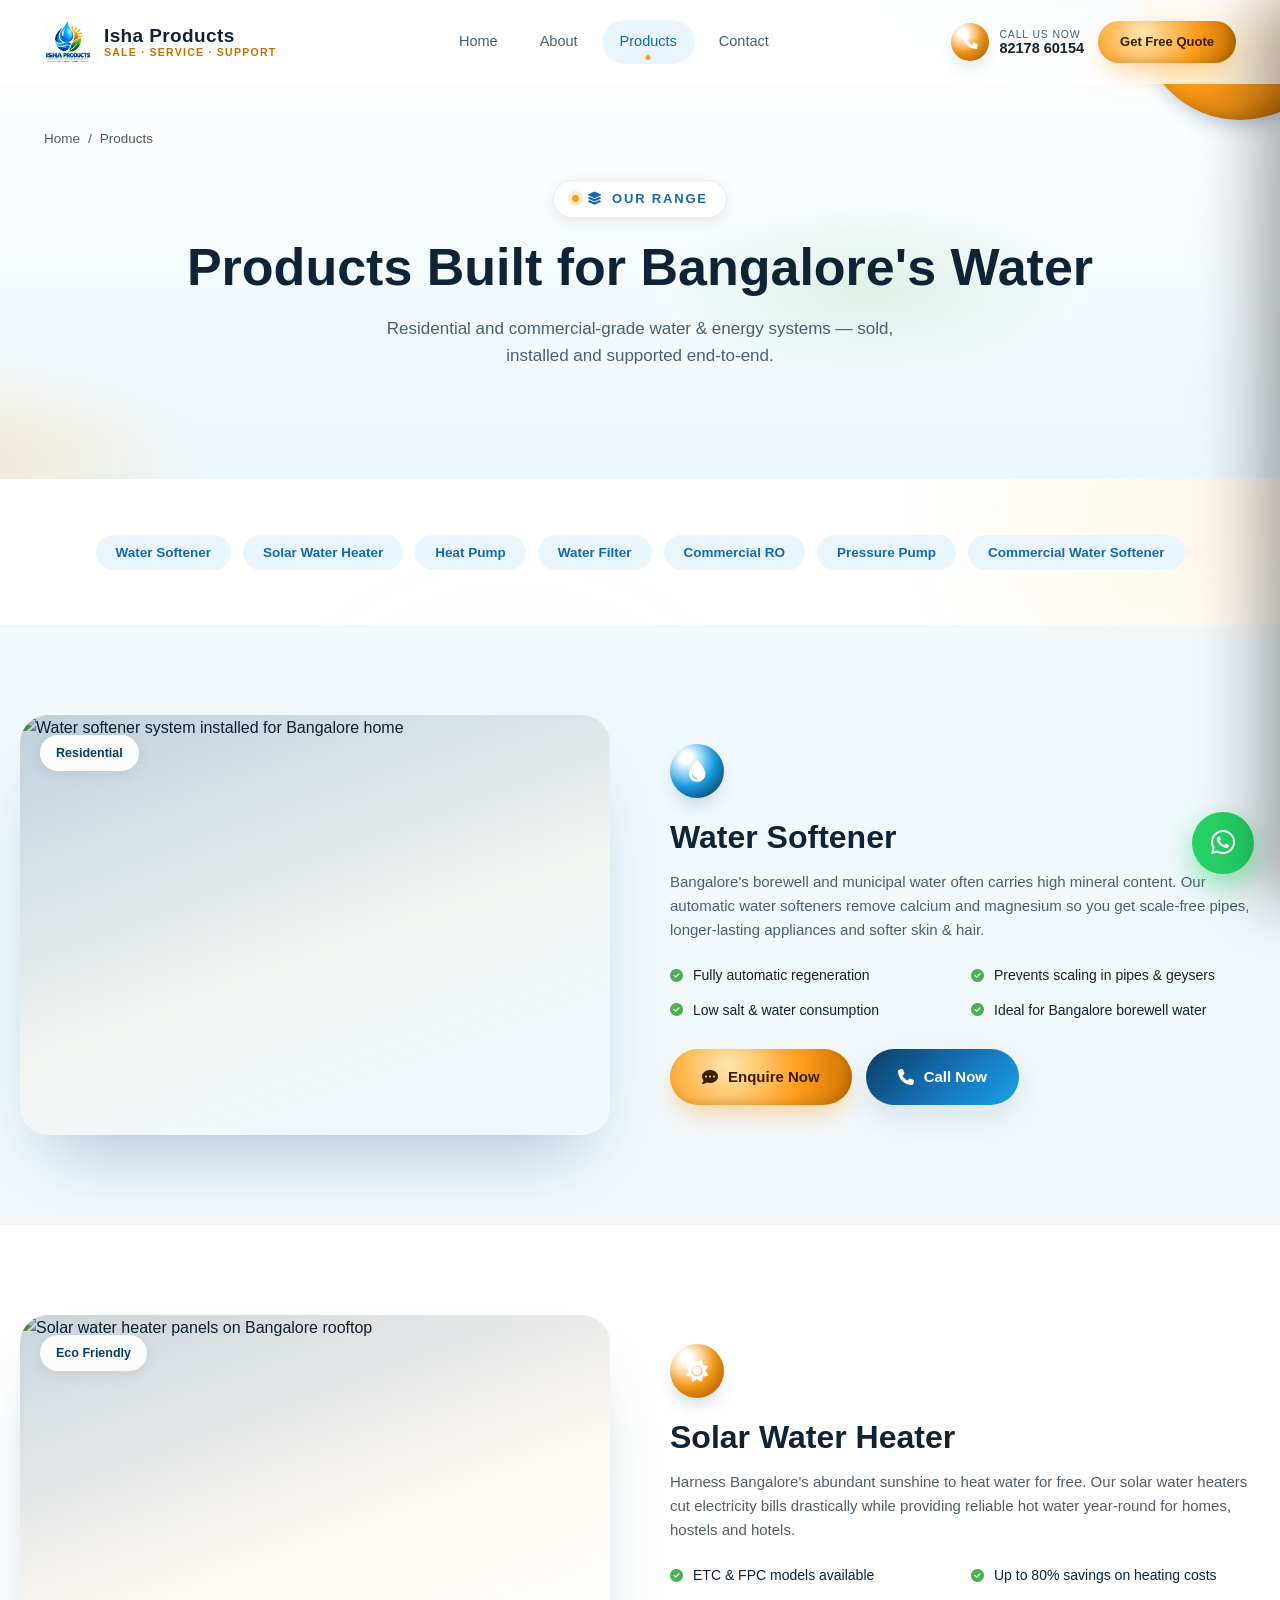
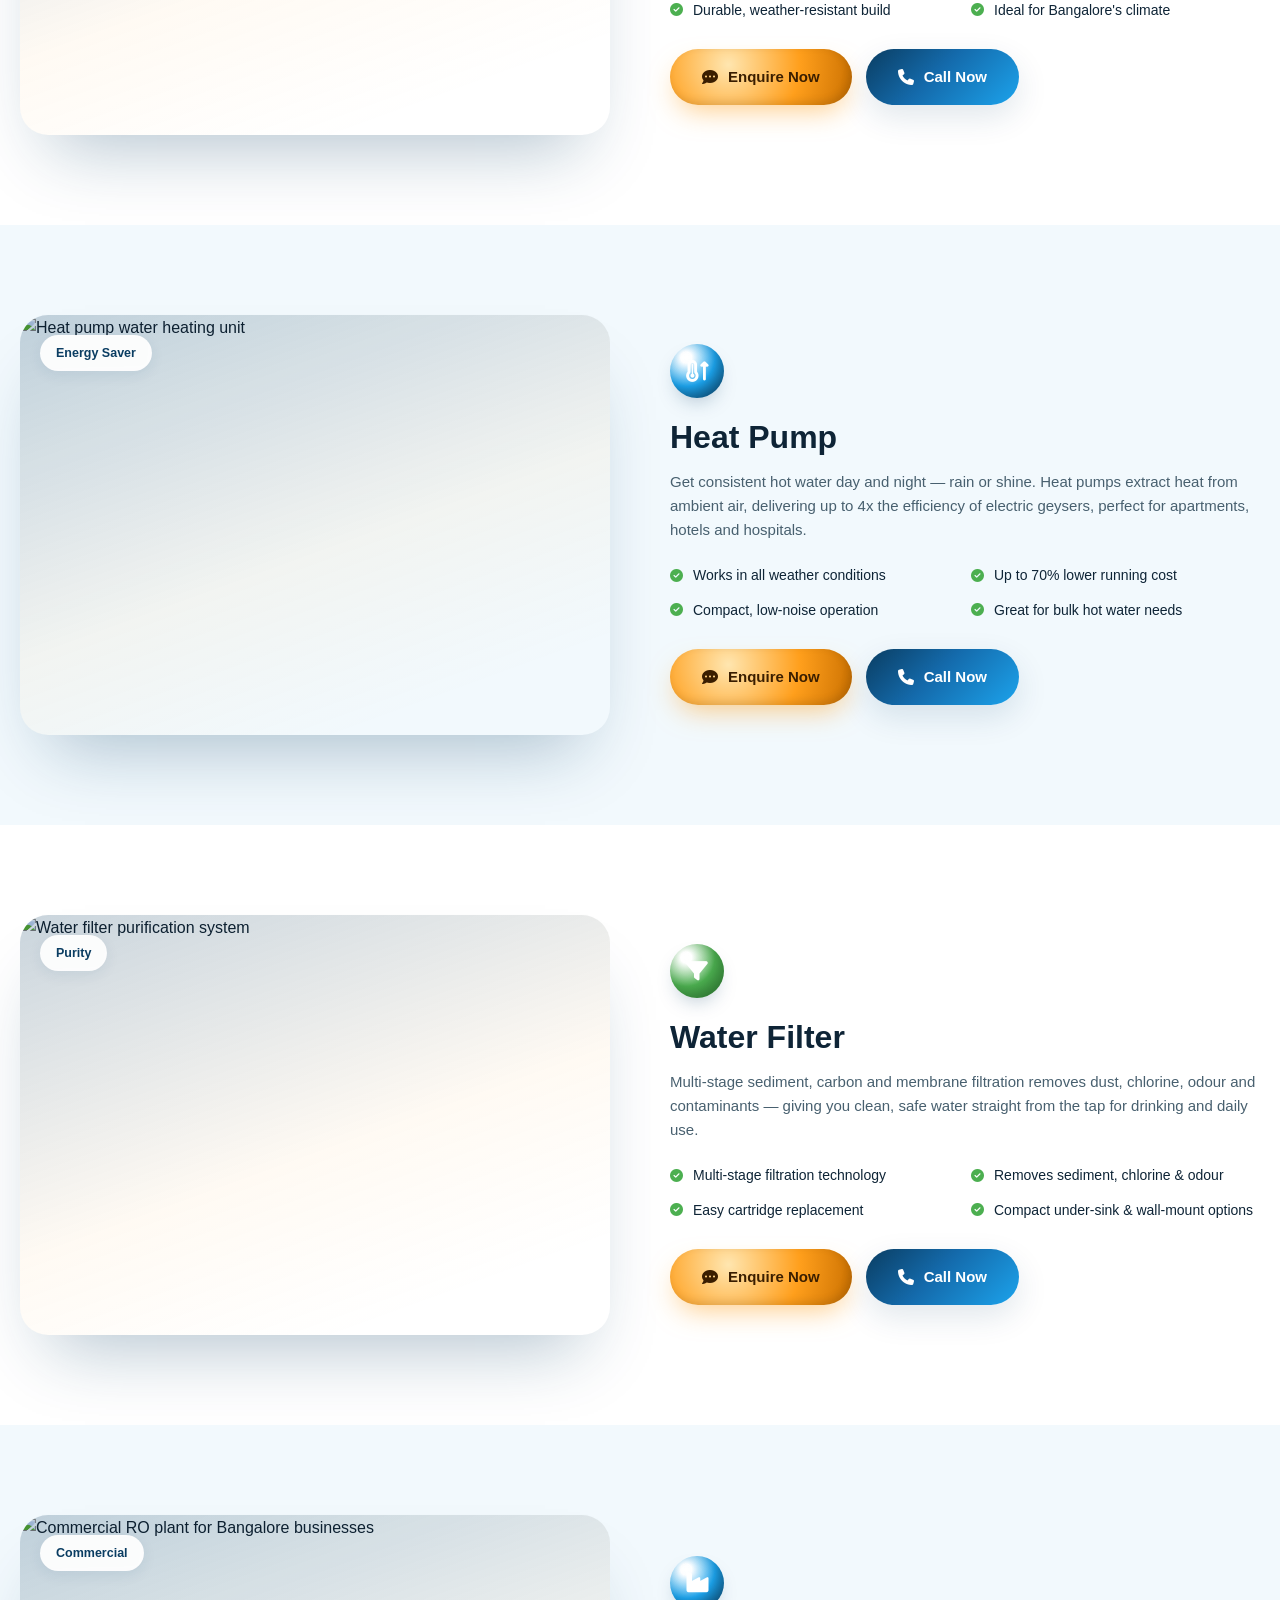
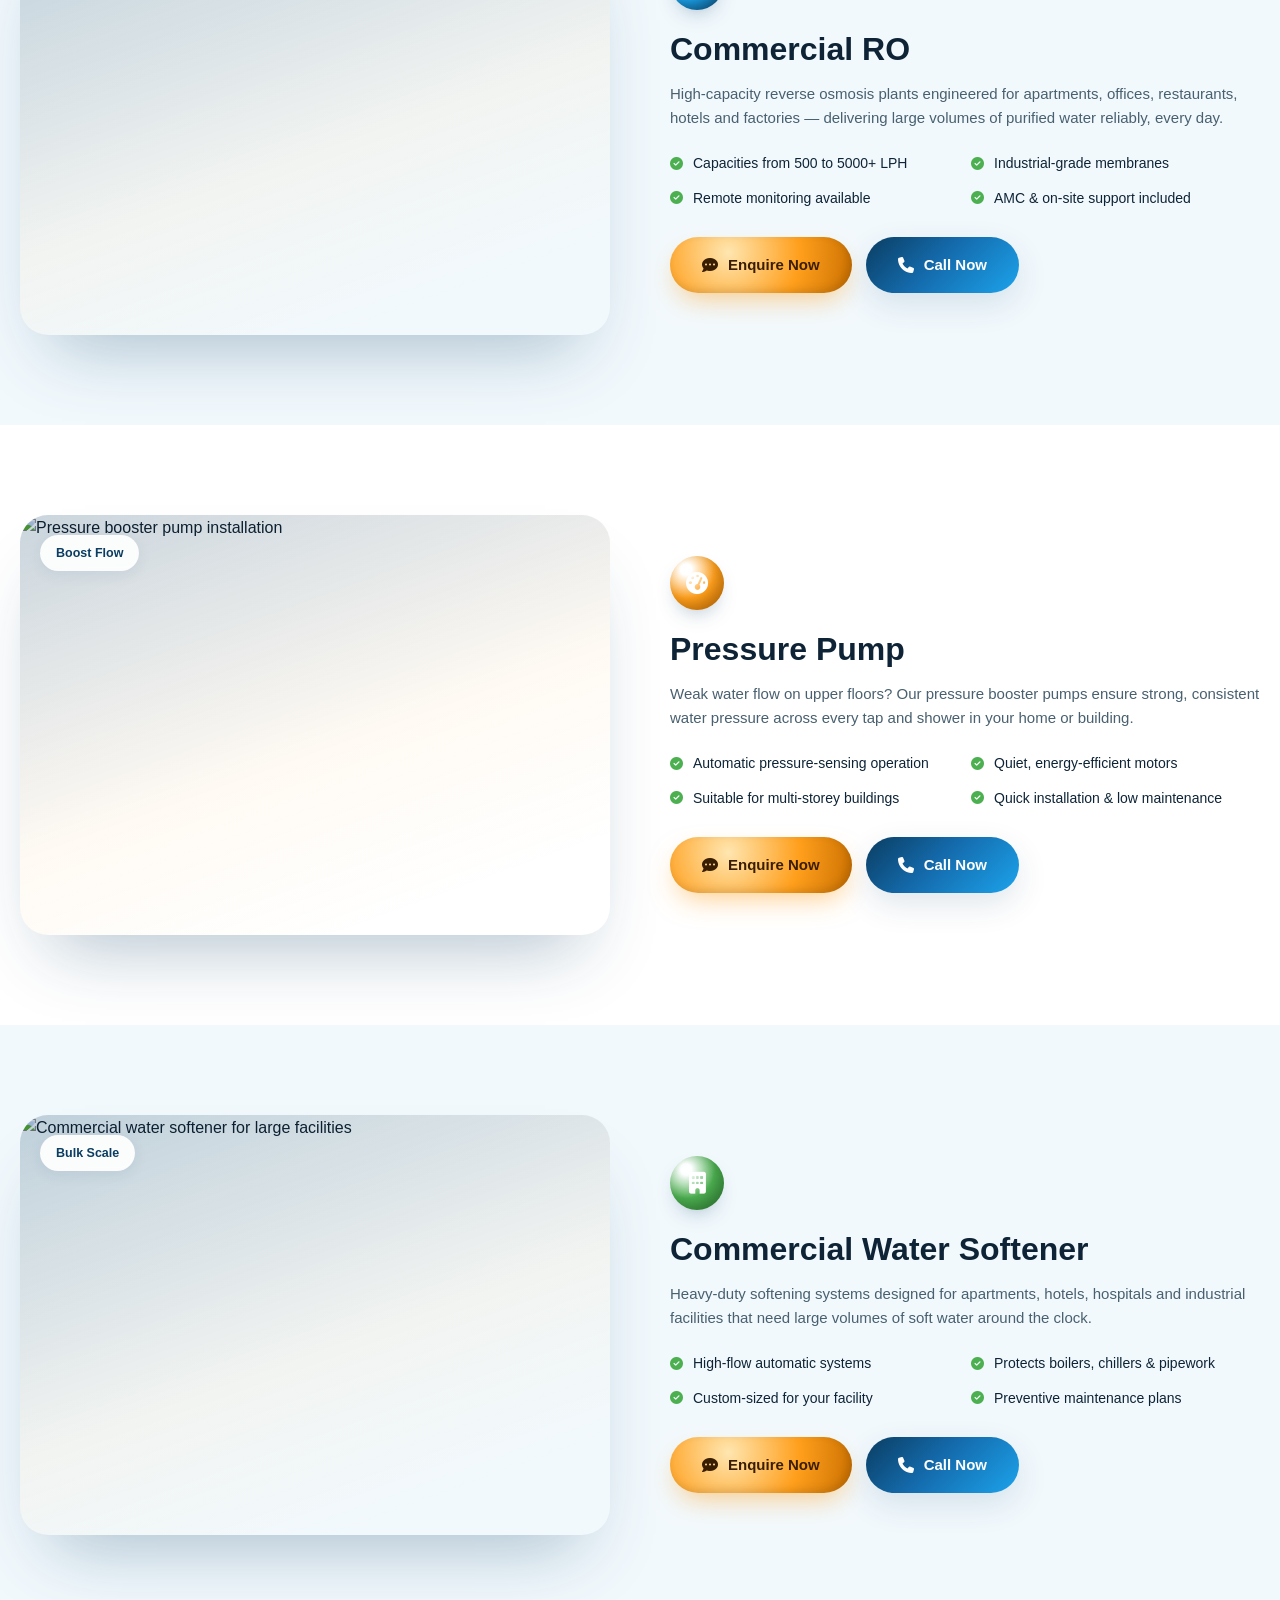
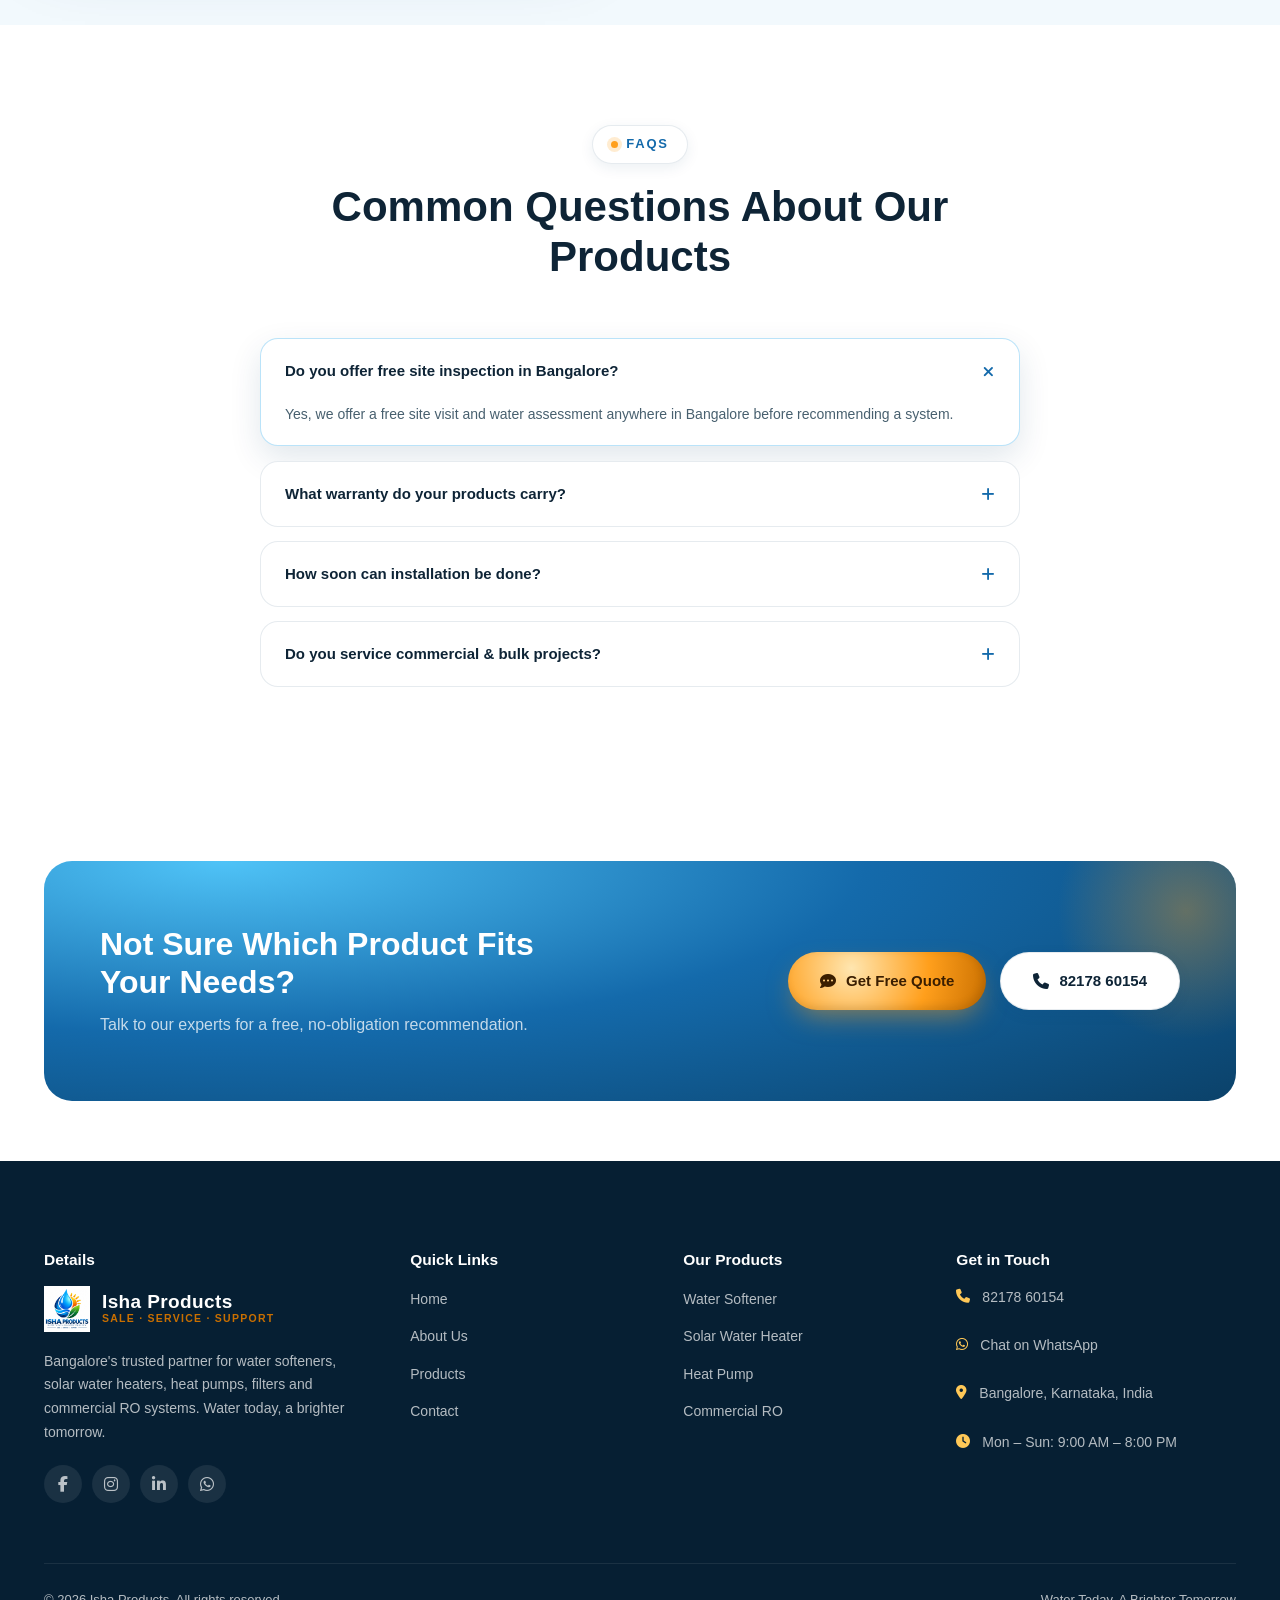
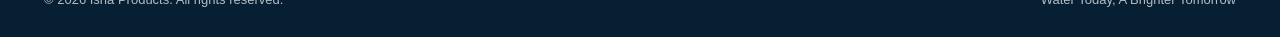
==== commit bfb4cc27: "Update products.html" ====
--- a/products.html
+++ b/products.html
@@ -80,9 +80,8 @@
   </div>
 </section>
 
-<div class="products-grid">
 <!-- ============ PRODUCT: WATER SOFTENER ============ -->
-<section class="alt-bg product-card" id="water-softener">
+<section class="alt-bg" id="water-softener">
   <div class="container product-block">
     <div class="pb-media" data-reveal="left">
       <div class="img-wrap">
@@ -109,7 +108,7 @@
 </section>
 
 <!-- ============ PRODUCT: SOLAR WATER HEATER ============ -->
-<section class="product-card" id="solar-water-heater">
+<section id="solar-water-heater">
   <div class="container product-block">
     <div class="pb-media" data-reveal="left">
       <div class="img-wrap">
@@ -136,7 +135,7 @@
 </section>
 
 <!-- ============ PRODUCT: HEAT PUMP ============ -->
-<section class="alt-bg product-card" id="heat-pump">
+<section class="alt-bg" id="heat-pump">
   <div class="container product-block">
     <div class="pb-media" data-reveal="left">
       <div class="img-wrap">
@@ -163,7 +162,7 @@
 </section>
 
 <!-- ============ PRODUCT: WATER FILTER ============ -->
-<section class="product-card" id="water-filter">
+<section id="water-filter">
   <div class="container product-block">
     <div class="pb-media" data-reveal="left">
       <div class="img-wrap">
@@ -190,7 +189,7 @@
 </section>
 
 <!-- ============ PRODUCT: COMMERCIAL RO ============ -->
-<section class="alt-bg product-card" id="commercial-ro">
+<section class="alt-bg" id="commercial-ro">
   <div class="container product-block">
     <div class="pb-media" data-reveal="left">
       <div class="img-wrap">
@@ -217,7 +216,7 @@
 </section>
 
 <!-- ============ PRODUCT: PRESSURE PUMP ============ -->
-<section class="product-card" id="pressure-pump">
+<section id="pressure-pump">
   <div class="container product-block">
     <div class="pb-media" data-reveal="left">
       <div class="img-wrap">
@@ -244,7 +243,7 @@
 </section>
 
 <!-- ============ PRODUCT: COMMERCIAL WATER SOFTENER ============ -->
-<section class="alt-bg product-card" id="commercial-water-softener">
+<section class="alt-bg" id="commercial-water-softener">
   <div class="container product-block">
     <div class="pb-media" data-reveal="left">
       <div class="img-wrap">
@@ -269,7 +268,6 @@
     </div>
   </div>
 </section>
-</div>
 
 <!-- ============ FAQ ============ -->
 <section class="section">
--- a/assets/css/style.css
+++ b/assets/css/style.css
@@ -1,1007 +1,1048 @@
-/* =========================================================
-   ISHA PRODUCTS - COMPLETE STYLE.CSS
-   ========================================================= */
+/* ==========================================================================
+   Isha Products â€” Global Stylesheet
+   "Bubble Pop" â€” light, glossy 3D bubble spheres, playful brand color
+   ========================================================================== */
 
 :root {
-  --primary: #0a3d62;
-  --primary-dark: #062b45;
-  --primary-light: #eaf4fb;
-  --accent: #18a7a0;
-  --accent-dark: #0d7772;
-  --white: #ffffff;
-  --text: #183243;
-  --muted: #607583;
-  --border: #dce7ed;
-  --bg: #f7fafc;
-  --shadow: 0 14px 40px rgba(10, 61, 98, 0.10);
-  --shadow-lg: 0 22px 55px rgba(10, 61, 98, 0.15);
-  --radius: 14px;
-  --radius-lg: 22px;
-  --max-width: 1200px;
-  --transition: 0.3s ease;
-}
-
-/* =========================================================
-   RESET
-   ========================================================= */
-
-* {
-  margin: 0;
-  padding: 0;
-  box-sizing: border-box;
-}
-
-html {
-  scroll-behavior: smooth;
-}
+  /* Brand colors â€” pulled from the logo */
+  --blue-dark: #0a3d62;
+  --blue-mid: #146aab;
+  --blue-bright: #1ca3ec;
+  --blue-sky: #6fd0ff;
+  --orange: #ff9f1c;
+  --orange-deep: #c96f00;
+  --orange-light: #ffc857;
+  --green: #4caf50;
+  --green-deep: #2e7d32;
+  --green-light: #8bc34a;
+
+  --ink: #0e2436;
+  --ink-soft: #48606f;
+  --paper: #ffffff;
+  --paper-soft: #f2f9fd;
+  --paper-tint: #eaf6ff;
+  --border: rgba(10, 61, 98, 0.1);
+
+  --grad-water: linear-gradient(135deg, var(--blue-dark) 0%, var(--blue-mid) 45%, var(--blue-bright) 100%);
+  --grad-sun: linear-gradient(135deg, var(--orange) 0%, var(--orange-light) 100%);
+  --grad-leaf: linear-gradient(135deg, var(--green-deep) 0%, var(--green) 60%, var(--green-light) 100%);
+  --grad-candy: linear-gradient(120deg, var(--blue-bright), var(--orange) 60%, var(--green) 100%);
+
+  /* Glossy "bubble" spheres â€” the core visual motif of this design */
+  --sphere-blue: radial-gradient(circle at 30% 25%, #ffffff 0%, rgba(255,255,255,0.8) 10%, var(--blue-bright) 52%, var(--blue-dark) 100%);
+  --sphere-orange: radial-gradient(circle at 30% 25%, #ffffff 0%, rgba(255,255,255,0.8) 10%, var(--orange) 52%, var(--orange-deep) 100%);
+  --sphere-green: radial-gradient(circle at 30% 25%, #ffffff 0%, rgba(255,255,255,0.8) 10%, var(--green) 52%, var(--green-deep) 100%);
+  --sphere-shadow: inset -6px -6px 14px rgba(0,0,0,0.16), 0 10px 22px -10px rgba(10,61,98,0.4);
+
+  --grad-hero:
+    radial-gradient(38% 42% at 88% -6%, rgba(28,163,236,0.22), transparent 60%),
+    radial-gradient(34% 36% at -4% 96%, rgba(255,159,28,0.18), transparent 60%),
+    radial-gradient(28% 30% at 68% 60%, rgba(76,175,80,0.12), transparent 60%),
+    linear-gradient(180deg, #ffffff 0%, #eef7fc 100%);
+
+  --shadow-sm: 0 4px 14px rgba(10, 61, 98, 0.08);
+  --shadow-md: 0 12px 32px rgba(10, 61, 98, 0.12);
+  --shadow-lg: 0 24px 60px rgba(10, 61, 98, 0.16);
+  --shadow-glow: 0 0 40px rgba(28, 163, 236, 0.25);
+
+  --radius-sm: 10px;
+  --radius-md: 18px;
+  --radius-lg: 28px;
+  --radius-pill: 999px;
+
+  --font-head: 'Poppins', sans-serif;
+  --font-body: 'Roboto', sans-serif;
+
+  --ease-out: cubic-bezier(0.16, 1, 0.3, 1);
+  --header-h: 84px;
+}
+
+* { box-sizing: border-box; margin: 0; padding: 0; }
+html { scroll-behavior: smooth; }
 
 body {
-  font-family: "Inter", Arial, sans-serif;
-  color: var(--text);
-  background: var(--white);
+  font-family: var(--font-body);
+  color: var(--ink);
+  background: var(--paper);
+  overflow-x: hidden;
   line-height: 1.6;
-  overflow-x: hidden;
-}
-
-img {
-  max-width: 100%;
-  height: auto;
-}
-
-a {
-  color: inherit;
-  text-decoration: none;
-}
-
-button,
-input,
-textarea,
-select {
-  font: inherit;
-}
-
-button {
-  cursor: pointer;
-}
-
-ul,
-ol {
-  list-style: none;
-}
-
-/* =========================================================
-   CONTAINER
-   ========================================================= */
+  -webkit-font-smoothing: antialiased;
+}
+
+img { max-width: 100%; display: block; }
+a { text-decoration: none; color: inherit; }
+ul { list-style: none; }
+button { font-family: inherit; cursor: pointer; border: none; background: none; }
+input, textarea, select { font-family: inherit; }
+
+/* ==========================================================================
+   Ambient background â€” soft drifting brand-color washes behind every page
+   ========================================================================== */
+.aurora-bg {
+  position: fixed;
+  inset: 0;
+  z-index: -1;
+  overflow: hidden;
+  pointer-events: none;
+}
+.aurora-bg span {
+  position: absolute;
+  border-radius: 50%;
+  filter: blur(70px);
+  opacity: 0.16;
+  will-change: transform;
+}
+.aurora-bg .a1 { width: 46vw; height: 46vw; top: -14vw; left: -10vw; background: radial-gradient(circle, var(--blue-bright), transparent 70%); animation: auroraDrift1 26s ease-in-out infinite; }
+.aurora-bg .a2 { width: 38vw; height: 38vw; top: 30vh; right: -12vw; background: radial-gradient(circle, var(--orange), transparent 70%); opacity: 0.12; animation: auroraDrift2 32s ease-in-out infinite; }
+.aurora-bg .a3 { width: 40vw; height: 40vw; bottom: -16vw; left: 20vw; background: radial-gradient(circle, var(--green), transparent 70%); opacity: 0.11; animation: auroraDrift3 38s ease-in-out infinite; }
+
+@keyframes auroraDrift1 { 0%,100% { transform: translate(0,0) scale(1); } 50% { transform: translate(6vw, 8vh) scale(1.15); } }
+@keyframes auroraDrift2 { 0%,100% { transform: translate(0,0) scale(1); } 50% { transform: translate(-8vw, 6vh) scale(1.1); } }
+@keyframes auroraDrift3 { 0%,100% { transform: translate(0,0) scale(1); } 50% { transform: translate(5vw, -6vh) scale(1.2); } }
+
+/* Cursor-follow glow â€” soft light that trails the pointer over feature sections */
+.cursor-glow {
+  position: fixed;
+  top: 0; left: 0;
+  width: 480px; height: 480px;
+  margin: -240px 0 0 -240px;
+  border-radius: 50%;
+  background: radial-gradient(circle, rgba(28,163,236,0.12), transparent 65%);
+  pointer-events: none;
+  z-index: 5;
+  opacity: 0;
+  transition: opacity 0.4s;
+  will-change: transform;
+}
+.cursor-glow.active { opacity: 1; }
+
+h1, h2, h3, h4 {
+  font-family: var(--font-head);
+  font-weight: 600;
+  color: var(--ink);
+  line-height: 1.2;
+}
+
+.section {
+  padding: 100px 0;
+  position: relative;
+}
+.section-tight { padding: 60px 0; }
 
 .container {
-  width: min(var(--max-width), calc(100% - 40px));
+  width: 100%;
+  max-width: 1240px;
   margin: 0 auto;
-}
-
-/* =========================================================
-   HEADER
-   ========================================================= */
-
-.site-header {
-  position: sticky;
-  top: 0;
-  z-index: 1000;
-  background: rgba(255, 255, 255, 0.96);
-  border-bottom: 1px solid var(--border);
-  backdrop-filter: blur(12px);
-}
-
-.site-header .container {
-  min-height: 78px;
-  display: flex;
-  align-items: center;
-  justify-content: space-between;
-  gap: 25px;
-}
-
-.brand {
+  padding: 0 24px;
+  position: relative;
+  z-index: 2;
+}
+
+.eyebrow {
   display: inline-flex;
   align-items: center;
-  gap: 12px;
-  flex-shrink: 0;
-}
-
-.brand img {
-  width: 52px;
-  height: 52px;
-  object-fit: contain;
-}
-
-.brand-text {
-  display: flex;
-  flex-direction: column;
-  line-height: 1.15;
-}
-
-.brand-text strong {
-  font-size: 20px;
-  color: var(--primary);
-}
-
-.brand-text span {
-  font-size: 11px;
-  color: var(--muted);
-  letter-spacing: 0.4px;
-  margin-top: 4px;
-}
-
-.nav-links {
-  display: flex;
-  align-items: center;
-  gap: 28px;
-}
-
-.nav-links a {
-  color: var(--text);
+  gap: 8px;
+  font-family: var(--font-head);
+  font-size: 13px;
   font-weight: 600;
-  font-size: 14px;
-  transition: color var(--transition);
-}
-
-.nav-links a:hover,
-.nav-links a.active {
-  color: var(--accent);
-}
-
-.header-actions {
-  display: flex;
-  align-items: center;
-  gap: 14px;
-}
-
-.header-call {
-  display: flex;
-  align-items: center;
-  gap: 9px;
-}
-
-.icon-circle {
-  width: 38px;
-  height: 38px;
-  border-radius: 50%;
-  display: grid;
-  place-items: center;
-  background: var(--primary-light);
-  color: var(--primary);
-}
-
-.call-text {
-  display: flex;
-  flex-direction: column;
-  line-height: 1.15;
-}
-
-.call-text small {
-  font-size: 10px;
-  color: var(--muted);
-}
-
-.call-text strong {
-  font-size: 13px;
-  color: var(--primary);
-}
-
-.nav-toggle {
-  display: none;
-  border: 0;
-  background: transparent;
-  width: 42px;
-  height: 42px;
-  padding: 8px;
-}
-
-.nav-toggle span {
-  display: block;
-  height: 2px;
-  background: var(--primary);
-  margin: 5px 0;
-  border-radius: 3px;
-}
-
-.nav-overlay {
-  display: none;
-}
-
-.mobile-nav {
-  display: none;
-}
-
-/* =========================================================
-   BUTTONS
-   ========================================================= */
-
+  letter-spacing: 0.14em;
+  text-transform: uppercase;
+  color: var(--blue-mid);
+  background: #fff;
+  padding: 8px 18px;
+  border-radius: var(--radius-pill);
+  border: 1px solid var(--border);
+  box-shadow: var(--shadow-sm);
+  margin-bottom: 18px;
+}
+.eyebrow::before {
+  content: '';
+  width: 7px; height: 7px;
+  border-radius: 50%;
+  background: var(--orange);
+  box-shadow: 0 0 0 4px rgba(255, 159, 28, 0.2);
+}
+
+.section-head {
+  max-width: 680px;
+  margin: 0 auto 56px;
+  text-align: center;
+}
+.section-head h2 {
+  font-size: clamp(28px, 4vw, 42px);
+  margin-bottom: 14px;
+}
+.section-head p {
+  color: var(--ink-soft);
+  font-size: 17px;
+}
+.section-head.left { margin: 0 0 48px; text-align: left; }
+
+.text-gradient {
+  background: var(--grad-candy);
+  -webkit-background-clip: text;
+  background-clip: text;
+  color: transparent;
+}
+
+/* ---------- Buttons ---------- */
 .btn {
   display: inline-flex;
   align-items: center;
   justify-content: center;
-  gap: 8px;
-  min-height: 46px;
-  padding: 0 20px;
-  border-radius: 9px;
-  border: 1px solid transparent;
-  font-size: 14px;
+  gap: 10px;
+  padding: 16px 32px;
+  border-radius: var(--radius-pill);
+  font-family: var(--font-head);
+  font-weight: 600;
+  font-size: 15px;
+  transition: transform 0.35s var(--ease-out), box-shadow 0.35s var(--ease-out), background 0.35s;
+  position: relative;
+  overflow: hidden;
+  white-space: nowrap;
+}
+.btn i, .btn svg { font-size: 16px; }
+.btn-primary {
+  background: radial-gradient(circle at 32% 28%, #ffe6b0, var(--orange) 55%, var(--orange-deep) 100%);
+  color: #3a1e00;
+  box-shadow: inset -3px -3px 8px rgba(0,0,0,0.12), 0 12px 28px -8px rgba(255, 159, 28, 0.55);
+}
+.btn-primary:hover { transform: translateY(-3px) scale(1.03); box-shadow: inset -3px -3px 8px rgba(0,0,0,0.12), 0 18px 34px -8px rgba(255, 159, 28, 0.6); }
+.btn-outline {
+  background: #fff;
+  color: var(--ink);
+  border: 1.5px solid var(--border);
+  box-shadow: var(--shadow-sm);
+}
+.btn-outline:hover { background: var(--paper-tint); transform: translateY(-3px); }
+.btn-dark {
+  background: var(--grad-water);
+  color: #fff;
+  box-shadow: var(--shadow-md);
+}
+.btn-dark:hover { transform: translateY(-3px); box-shadow: var(--shadow-lg); }
+.btn-block { width: 100%; }
+.btn-sm { padding: 11px 22px; font-size: 13px; }
+
+.btn-whatsapp {
+  background: #25D366;
+  color: #fff;
+  box-shadow: 0 10px 26px rgba(37, 211, 102, 0.4);
+}
+.btn-whatsapp:hover { transform: translateY(-3px); box-shadow: 0 14px 32px rgba(37, 211, 102, 0.5); }
+
+/* ==========================================================================
+   Header / Navigation
+   ========================================================================== */
+.site-header {
+  position: fixed;
+  top: 0; left: 0; right: 0;
+  z-index: 1000;
+  height: var(--header-h);
+  display: flex;
+  align-items: center;
+  background: rgba(255,255,255,0.86);
+  backdrop-filter: blur(16px) saturate(160%);
+  transition: box-shadow 0.4s var(--ease-out), height 0.4s var(--ease-out);
+}
+.site-header .container { display: flex; align-items: center; justify-content: space-between; }
+
+.site-header.scrolled {
+  height: 68px;
+  box-shadow: 0 8px 30px rgba(10, 61, 98, 0.1);
+}
+
+.brand { display: flex; align-items: center; gap: 12px; }
+.brand img { height: 48px; width: auto; transition: height 0.4s var(--ease-out); }
+.site-header.scrolled .brand img { height: 40px; }
+.brand-text { display: flex; flex-direction: column; line-height: 1.1; }
+.brand-text strong {
+  font-family: var(--font-head);
+  font-size: 19px;
+  color: var(--ink);
+  letter-spacing: 0.02em;
+}
+.brand-text span {
+  font-size: 10.5px;
+  color: var(--orange-deep);
+  text-transform: uppercase;
+  letter-spacing: 0.12em;
+  font-weight: 600;
+}
+
+.nav-links { display: flex; align-items: center; gap: 6px; }
+.nav-links a {
+  color: var(--ink-soft);
+  font-family: var(--font-head);
+  font-weight: 500;
+  font-size: 14.5px;
+  padding: 10px 18px;
+  border-radius: var(--radius-pill);
+  position: relative;
+  transition: color 0.3s, background 0.3s;
+}
+.nav-links a:hover { color: var(--ink); background: var(--paper-tint); }
+.nav-links a.active { color: var(--blue-mid); background: var(--paper-tint); }
+.nav-links a.active::after {
+  content: '';
+  position: absolute;
+  bottom: 4px; left: 50%;
+  transform: translateX(-50%);
+  width: 5px; height: 5px;
+  border-radius: 50%;
+  background: var(--orange);
+}
+
+.header-actions { display: flex; align-items: center; gap: 14px; }
+.header-call {
+  display: flex; align-items: center; gap: 10px;
+  color: var(--ink);
+}
+.header-call .icon-circle {
+  width: 38px; height: 38px;
+  border-radius: 50%;
+  background: var(--sphere-orange);
+  box-shadow: var(--sphere-shadow);
+  display: flex; align-items: center; justify-content: center;
+  color: #fff;
+  font-size: 15px;
+  animation: pulseRing 2.4s infinite;
+}
+.header-call .call-text { display: flex; flex-direction: column; line-height: 1.15; }
+.header-call .call-text small { font-size: 10.5px; color: var(--ink-soft); text-transform: uppercase; letter-spacing: 0.08em; }
+.header-call .call-text strong { font-family: var(--font-head); font-size: 14.5px; color: var(--ink); }
+
+.nav-toggle {
+  display: none;
+  flex-direction: column;
+  gap: 5px;
+  width: 40px; height: 40px;
+  align-items: center; justify-content: center;
+  border-radius: 10px;
+  background: var(--paper-tint);
+}
+.nav-toggle span { width: 20px; height: 2px; background: var(--ink); border-radius: 2px; transition: transform 0.3s, opacity 0.3s; }
+.nav-toggle.open span:nth-child(1) { transform: translateY(7px) rotate(45deg); }
+.nav-toggle.open span:nth-child(2) { opacity: 0; }
+.nav-toggle.open span:nth-child(3) { transform: translateY(-7px) rotate(-45deg); }
+
+.mobile-nav {
+  position: fixed;
+  top: 0; right: 0; bottom: 0;
+  width: 82%; max-width: 340px;
+  background: var(--blue-dark);
+  z-index: 1100;
+  padding: 100px 32px 40px;
+  transform: translateX(100%);
+  transition: transform 0.45s var(--ease-out);
+  display: flex; flex-direction: column; gap: 8px;
+  box-shadow: -20px 0 60px rgba(0,0,0,0.35);
+}
+.mobile-nav.open { transform: translateX(0); }
+.mobile-nav a { color: #fff; font-family: var(--font-head); font-size: 17px; padding: 14px 10px; border-bottom: 1px solid rgba(255,255,255,0.08); }
+.mobile-nav .mn-call { margin-top: 20px; }
+.nav-overlay { position: fixed; inset: 0; background: rgba(4,20,33,0.6); z-index: 1050; opacity: 0; visibility: hidden; transition: opacity 0.4s; }
+.nav-overlay.open { opacity: 1; visibility: visible; }
+
+/* ==========================================================================
+   Hero
+   ========================================================================== */
+.hero {
+  position: relative;
+  min-height: 100vh;
+  display: flex;
+  align-items: center;
+  background: var(--grad-hero);
+  overflow: hidden;
+  padding-top: var(--header-h);
+}
+.hero::before {
+  content: '';
+  position: absolute;
+  border-radius: 50%;
+  z-index: 0;
+  width: 230px; height: 230px; top: -70px; right: -60px;
+  background: var(--sphere-blue);
+  box-shadow: var(--sphere-shadow);
+}
+.hero-bg-canvas { position: absolute; inset: 0; z-index: 1; opacity: 0.8; }
+
+.hero-grid {
+  display: grid;
+  grid-template-columns: 1.05fr 0.95fr;
+  gap: 40px;
+  align-items: center;
+  width: 100%;
+}
+
+.hero-copy .eyebrow { background: #fff; color: var(--blue-mid); }
+.hero-copy h1 {
+  font-size: clamp(36px, 5.2vw, 64px);
+  font-weight: 800;
+  color: var(--ink);
+  margin-bottom: 22px;
+  letter-spacing: -0.01em;
+}
+.hero-copy h1 em {
+  font-style: normal;
+  background: linear-gradient(120deg, var(--blue-bright), var(--orange), var(--blue-bright));
+  background-size: 200% auto;
+  -webkit-background-clip: text;
+  background-clip: text;
+  color: transparent;
+  animation: shimmerSweep 5s linear infinite;
+}
+.hero-copy p {
+  color: var(--ink-soft);
+  font-size: 18px;
+  max-width: 520px;
+  margin-bottom: 36px;
+}
+.hero-actions { display: flex; gap: 16px; flex-wrap: wrap; margin-bottom: 44px; }
+
+.hero-stats { display: flex; gap: 34px; flex-wrap: wrap; }
+.hero-stats .stat strong { display: block; font-family: var(--font-head); font-size: 30px; color: var(--ink); }
+.hero-stats .stat span { font-size: 12.5px; color: var(--ink-soft); text-transform: uppercase; letter-spacing: 0.08em; }
+
+.hero-visual { position: relative; display: flex; align-items: center; justify-content: center; perspective: 1400px; }
+.hero-orb {
+  position: relative;
+  width: min(440px, 90%);
+  aspect-ratio: 1;
+  border-radius: 50%;
+  background: var(--sphere-blue);
+  box-shadow: var(--sphere-shadow);
+  display: flex; align-items: center; justify-content: center;
+  transform-style: preserve-3d;
+  will-change: transform;
+}
+.hero-orb::before {
+  content: '';
+  position: absolute;
+  inset: 8%;
+  border-radius: 50%;
+  background: radial-gradient(circle at 32% 26%, rgba(255,255,255,0.7), transparent 45%);
+  pointer-events: none;
+}
+.hero-orb::after {
+  content: '';
+  position: absolute;
+  inset: -20px;
+  border-radius: 50%;
+  border: 1px dashed rgba(20, 106, 171, 0.25);
+  animation: spin 40s linear infinite;
+}
+.hero-orb img {
+  width: 62%;
+  filter: drop-shadow(0 24px 40px rgba(10, 61, 98, 0.3));
+  transform: translateZ(60px);
+  border-radius: 50%;
+  background: #fff;
+  padding: 10px;
+}
+
+.hero-chip {
+  position: absolute;
+  background: rgba(255,255,255,0.92);
+  backdrop-filter: blur(14px);
+  border: 1px solid rgba(255,255,255,0.8);
+  border-radius: var(--radius-md);
+  padding: 14px 18px;
+  display: flex; align-items: center; gap: 12px;
+  box-shadow: var(--shadow-md);
+  animation: floatY 4.5s ease-in-out infinite;
+  color: var(--ink);
+}
+.hero-chip .chip-icon {
+  width: 38px; height: 38px; border-radius: 12px;
+  display: flex; align-items: center; justify-content: center;
+  font-size: 16px;
+  color: #fff;
+}
+.hero-chip strong { display: block; font-size: 15px; font-family: var(--font-head); color: var(--ink); }
+.hero-chip span { font-size: 11.5px; color: var(--ink-soft); }
+.chip-1 { top: 6%; left: -4%; animation-delay: 0.3s; }
+.chip-1 .chip-icon { background: var(--sphere-green); }
+.chip-2 { bottom: 10%; right: -6%; animation-delay: 1.1s; }
+.chip-2 .chip-icon { background: var(--sphere-orange); }
+
+.hero-wave { display: none; }
+
+.scroll-cue {
+  position: absolute;
+  bottom: 34px; left: 50%;
+  transform: translateX(-50%);
+  z-index: 3;
+  display: flex; flex-direction: column; align-items: center; gap: 8px;
+  color: var(--ink-soft);
+  font-size: 11px; letter-spacing: 0.1em; text-transform: uppercase;
+}
+.scroll-cue .mouse { width: 24px; height: 38px; border-radius: 14px; border: 1.5px solid var(--border); position: relative; }
+.scroll-cue .mouse::before {
+  content: ''; position: absolute; top: 7px; left: 50%; transform: translateX(-50%);
+  width: 3px; height: 8px; border-radius: 2px; background: var(--blue-mid);
+  animation: scrollDot 1.6s infinite;
+}
+
+/* ==========================================================================
+   Marquee / Ticker
+   ========================================================================== */
+.ticker {
+  background: var(--blue-dark);
+  padding: 16px 0;
+  overflow: hidden;
+  white-space: nowrap;
+}
+.ticker-track { display: inline-flex; gap: 48px; animation: marquee 26s linear infinite; }
+.ticker-track span {
+  color: rgba(255,255,255,0.75);
+  font-family: var(--font-head);
+  font-size: 13.5px;
+  letter-spacing: 0.05em;
+  text-transform: uppercase;
+  display: inline-flex; align-items: center; gap: 12px;
+}
+.ticker-track span i { color: var(--orange-light); }
+
+/* ==========================================================================
+   Service / Product Cards
+   ========================================================================== */
+.services-grid {
+  display: grid;
+  grid-template-columns: repeat(3, 1fr);
+  gap: 26px;
+}
+.service-card {
+  background: #fff;
+  border: 1px solid var(--border);
+  border-radius: var(--radius-lg);
+  padding: 36px 28px;
+  position: relative;
+  transition: transform 0.5s var(--ease-out), box-shadow 0.5s var(--ease-out), border-color 0.5s;
+  transform-style: preserve-3d;
+  overflow: hidden;
+  box-shadow: var(--shadow-sm);
+}
+.service-card:hover {
+  box-shadow: 0 30px 55px -20px rgba(10, 61, 98, 0.28);
+  border-color: transparent;
+}
+
+.service-icon {
+  width: 62px; height: 62px;
+  border-radius: 50%;
+  background: var(--sphere-blue);
+  box-shadow: var(--sphere-shadow);
+  display: flex; align-items: center; justify-content: center;
+  color: #fff; font-size: 26px;
+  margin-bottom: 22px;
+  transition: transform 0.5s var(--ease-out);
+}
+.services-grid .service-card:nth-child(3n+2) .service-icon { background: var(--sphere-orange); }
+.services-grid .service-card:nth-child(3n+3) .service-icon { background: var(--sphere-green); }
+.service-card:hover .service-icon { transform: scale(1.1) rotate(-6deg); }
+
+.service-card h3 { font-size: 19px; margin-bottom: 10px; color: var(--ink); }
+.service-card p { font-size: 14.5px; color: var(--ink-soft); margin-bottom: 18px; }
+.service-card .card-link { font-family: var(--font-head); font-size: 13.5px; font-weight: 600; color: var(--blue-mid); display: inline-flex; align-items: center; gap: 6px; transition: color 0.3s, gap 0.3s; }
+.service-card:hover .card-link { color: var(--orange-deep); gap: 10px; }
+.service-card .badge {
+  position: absolute; top: 24px; right: 24px;
+  font-size: 10.5px; font-weight: 700; letter-spacing: 0.06em;
+  padding: 5px 12px; border-radius: var(--radius-pill);
+  background: var(--paper-tint); color: var(--blue-mid);
+}
+
+/* Brand-tinted duotone overlay applied to any photo wrapped in .img-wrap */
+.img-wrap { position: relative; }
+.img-wrap::after {
+  content: '';
+  position: absolute; inset: 0;
+  background: linear-gradient(160deg, rgba(10,61,98,0.22), rgba(255,159,28,0.05) 55%, transparent 85%);
+  mix-blend-mode: multiply;
+  pointer-events: none;
+}
+
+/* ==========================================================================
+   Why Us / Stats
+   ========================================================================== */
+.why-section { background: var(--paper-soft); }
+.why-grid { display: grid; grid-template-columns: 1fr 1fr; gap: 60px; align-items: center; }
+.why-visual { position: relative; }
+.why-visual .img-wrap {
+  border-radius: var(--radius-lg);
+  overflow: hidden;
+  box-shadow: 0 40px 70px -30px rgba(10, 61, 98, 0.35);
+  position: relative;
+}
+.why-visual img { width: 100%; height: 460px; object-fit: cover; transition: transform 0.8s var(--ease-out); }
+.why-visual:hover img { transform: scale(1.06); }
+.floating-card {
+  position: absolute;
+  background: #fff;
+  border-radius: var(--radius-md);
+  padding: 18px 22px;
+  box-shadow: var(--shadow-lg);
+  display: flex; align-items: center; gap: 14px;
+  animation: floatY 5s ease-in-out infinite;
+}
+.floating-card.fc-1 { top: -24px; right: -24px; }
+.floating-card.fc-2 { bottom: -24px; left: -24px; animation-delay: 1s; }
+.floating-card .fc-icon {
+  width: 46px; height: 46px; border-radius: 50%;
+  display: flex; align-items: center; justify-content: center;
+  color: #fff; font-size: 19px;
+  background: var(--sphere-green);
+  box-shadow: var(--sphere-shadow);
+}
+.floating-card.fc-1 .fc-icon { background: var(--sphere-orange); }
+.floating-card strong { display: block; font-family: var(--font-head); font-size: 17px; color: var(--ink); }
+.floating-card span { font-size: 12px; color: var(--ink-soft); }
+
+.why-list { display: flex; flex-direction: column; gap: 22px; margin-top: 30px; }
+.why-item { display: flex; gap: 18px; align-items: flex-start; }
+.why-item .wi-icon {
+  flex-shrink: 0;
+  width: 46px; height: 46px; border-radius: 50%;
+  background: var(--sphere-blue);
+  box-shadow: var(--sphere-shadow);
+  color: #fff;
+  display: flex; align-items: center; justify-content: center; font-size: 18px;
+}
+.why-list .why-item:nth-child(2) .wi-icon { background: var(--sphere-orange); }
+.why-list .why-item:nth-child(3) .wi-icon { background: var(--sphere-green); }
+.why-list .why-item:nth-child(4) .wi-icon { background: var(--sphere-blue); }
+.why-item h4 { font-size: 16.5px; margin-bottom: 4px; color: var(--ink); }
+.why-item p { font-size: 14px; color: var(--ink-soft); }
+
+.stats-row {
+  display: grid;
+  grid-template-columns: repeat(4, 1fr);
+  gap: 24px;
+  margin-top: 64px;
+}
+.stat-box {
+  text-align: center;
+  padding: 32px 20px;
+  border-radius: var(--radius-md);
+  background: #fff;
+  border: 1px solid var(--border);
+  transition: transform 0.4s var(--ease-out), box-shadow 0.4s;
+}
+.stat-box:hover { transform: translateY(-8px) scale(1.02); box-shadow: 0 24px 48px -18px rgba(10,61,98,0.22); }
+.stat-box .num {
+  font-family: var(--font-head);
+  font-size: 38px;
   font-weight: 700;
-  transition:
-    transform var(--transition),
-    background var(--transition),
-    color var(--transition),
-    box-shadow var(--transition);
-}
-
-.btn:hover {
-  transform: translateY(-2px);
-}
-
-.btn-primary {
-  background: var(--primary);
-  color: var(--white);
-  box-shadow: 0 10px 25px rgba(10, 61, 98, 0.18);
-}
-
-.btn-primary:hover {
-  background: var(--primary-dark);
-}
-
-.btn-secondary {
-  background: var(--accent);
-  color: var(--white);
-}
-
-.btn-secondary:hover {
-  background: var(--accent-dark);
-}
-
-.btn-outline {
-  border-color: var(--primary);
-  color: var(--primary);
-  background: var(--white);
-}
-
-.btn-outline:hover {
-  background: var(--primary);
-  color: var(--white);
-}
-
-.btn-sm {
-  min-height: 40px;
-  padding: 0 15px;
-  font-size: 13px;
-}
-
-/* =========================================================
-   HERO
-   ========================================================= */
-
+  background: var(--grad-candy);
+  -webkit-background-clip: text; background-clip: text; color: transparent;
+}
+.stat-box .lbl { font-size: 13px; color: var(--ink-soft); text-transform: uppercase; letter-spacing: 0.06em; margin-top: 6px; }
+
+/* ==========================================================================
+   Process / Steps
+   ========================================================================== */
+.process-track { position: relative; display: grid; grid-template-columns: repeat(4, 1fr); gap: 26px; margin-top: 20px; }
+.process-track::before {
+  content: '';
+  position: absolute; top: 34px; left: 8%; right: 8%; height: 2px;
+  background: repeating-linear-gradient(90deg, var(--border) 0 10px, transparent 10px 20px);
+  z-index: 0;
+}
+.process-step { position: relative; text-align: center; z-index: 1; }
+.process-step .step-num {
+  width: 68px; height: 68px;
+  border-radius: 50%;
+  background: #fff;
+  border: 2px solid var(--border);
+  display: flex; align-items: center; justify-content: center;
+  font-family: var(--font-head); font-weight: 700; font-size: 22px;
+  color: var(--blue-mid);
+  margin: 0 auto 20px;
+  transition: all 0.4s var(--ease-out);
+}
+.process-step:hover .step-num { background: var(--sphere-blue); color: #fff; border-color: transparent; transform: scale(1.1) rotate(-6deg); box-shadow: var(--sphere-shadow); }
+.process-track .process-step:nth-child(2):hover .step-num { background: var(--sphere-orange); }
+.process-track .process-step:nth-child(3):hover .step-num { background: var(--sphere-green); }
+.process-track .process-step:nth-child(4):hover .step-num { background: var(--sphere-blue); }
+.process-step h4 { font-size: 16.5px; margin-bottom: 8px; color: var(--ink); }
+.process-step p { font-size: 13.5px; color: var(--ink-soft); }
+
+/* ==========================================================================
+   Testimonials
+   ========================================================================== */
+.testi-section { background: var(--paper-soft); position: relative; overflow: hidden; }
+.testi-section::before, .testi-section::after {
+  content: '';
+  position: absolute; border-radius: 50%;
+  filter: blur(50px); pointer-events: none;
+}
+.testi-section::before { width: 320px; height: 320px; top: -100px; left: -80px; background: radial-gradient(circle, rgba(255,159,28,0.3), transparent 70%); }
+.testi-section::after { width: 380px; height: 380px; bottom: -140px; right: -100px; background: radial-gradient(circle, rgba(76,175,80,0.24), transparent 70%); }
+.testi-track { display: grid; grid-template-columns: repeat(3, 1fr); gap: 24px; }
+.testi-card {
+  background: #fff;
+  border: 1px solid var(--border);
+  border-radius: var(--radius-lg);
+  padding: 32px;
+  color: var(--ink);
+  transition: transform 0.45s var(--ease-out), box-shadow 0.45s;
+}
+.testi-card:hover { box-shadow: 0 30px 50px -20px rgba(10,61,98,0.25); transform: translateY(-8px); }
+.testi-card .stars { color: var(--orange); font-size: 14px; margin-bottom: 16px; letter-spacing: 3px; }
+.testi-card p { font-size: 14.5px; color: var(--ink-soft); margin-bottom: 22px; }
+.testi-person { display: flex; align-items: center; gap: 12px; }
+.testi-avatar {
+  width: 44px; height: 44px; border-radius: 50%;
+  background: var(--sphere-blue);
+  box-shadow: var(--sphere-shadow);
+  display: flex; align-items: center; justify-content: center;
+  font-family: var(--font-head); font-weight: 700; color: #fff;
+}
+.testi-track .testi-card:nth-child(2) .testi-avatar { background: var(--sphere-orange); }
+.testi-track .testi-card:nth-child(3) .testi-avatar { background: var(--sphere-green); }
+.testi-person strong { display: block; font-size: 14px; color: var(--ink); }
+.testi-person span { font-size: 12px; color: var(--ink-soft); }
+
+/* ==========================================================================
+   CTA Banner
+   ========================================================================== */
+.cta-banner {
+  border-radius: var(--radius-lg);
+  background: radial-gradient(120% 160% at 15% 0%, #4fc3f7 0%, var(--blue-mid) 45%, var(--blue-dark) 100%);
+  padding: 64px 56px;
+  display: flex; align-items: center; justify-content: space-between; gap: 40px;
+  position: relative;
+  overflow: hidden;
+}
+.cta-banner::after {
+  content: '';
+  position: absolute; right: -80px; top: -80px;
+  width: 260px; height: 260px; border-radius: 50%;
+  background: radial-gradient(circle, rgba(255,159,28,0.35), transparent 70%);
+}
+.cta-banner h3 { color: #fff; font-size: clamp(24px, 3vw, 32px); max-width: 480px; }
+.cta-banner p { color: rgba(255,255,255,0.75); margin-top: 10px; }
+.cta-actions { display: flex; gap: 14px; flex-wrap: wrap; position: relative; z-index: 1; }
+
+/* ==========================================================================
+   Footer
+   ========================================================================== */
+.site-footer { background: #061f33; color: rgba(255,255,255,0.7); padding-top: 90px; }
+.footer-top { display: grid; grid-template-columns: 1.4fr 1fr 1fr 1.2fr; gap: 40px; padding-bottom: 60px; border-bottom: 1px solid rgba(255,255,255,0.08); }
+.footer-brand .brand { margin-bottom: 18px; }
+.footer-brand p { font-size: 14px; line-height: 1.7; max-width: 320px; margin-bottom: 20px; }
+.footer-social { display: flex; gap: 10px; }
+.footer-social a {
+  width: 38px; height: 38px; border-radius: 50%;
+  background: rgba(255,255,255,0.08);
+  display: flex; align-items: center; justify-content: center;
+  transition: background 0.3s, transform 0.3s;
+}
+.footer-social a:hover { background: var(--grad-sun); color: var(--blue-dark); transform: translateY(-4px); }
+.footer-col h4, .footer-brand h4 { color: #fff; font-size: 15.5px; margin-bottom: 16px; }
+.footer-col ul { display: flex; flex-direction: column; gap: 12px; }
+.footer-col a { font-size: 14px; transition: color 0.3s, padding-left 0.3s; }
+.footer-col a:hover { color: var(--orange-light); padding-left: 4px; }
+.footer-contact li { display: flex; gap: 12px; align-items: flex-start; font-size: 14px; margin-bottom: 14px; }
+.footer-contact i { color: var(--orange-light); margin-top: 3px; }
+.footer-bottom { display: flex; justify-content: space-between; align-items: center; padding: 26px 0; font-size: 13px; flex-wrap: wrap; gap: 10px; }
+.footer-bottom a { color: rgba(255,255,255,0.55); }
+
+/* ==========================================================================
+   Floating WhatsApp Button
+   ========================================================================== */
+.float-whatsapp {
+  position: fixed;
+  bottom: 26px; right: 26px;
+  z-index: 999;
+  width: 62px; height: 62px;
+  border-radius: 50%;
+  background: #25D366;
+  display: flex; align-items: center; justify-content: center;
+  color: #fff; font-size: 28px;
+  box-shadow: 0 12px 30px rgba(37, 211, 102, 0.5);
+  animation: pulseRing 2.6s infinite;
+}
+.float-whatsapp:hover { transform: scale(1.08); }
+
+/* ==========================================================================
+   Page Hero (inner pages)
+   ========================================================================== */
 .page-hero {
   position: relative;
-  min-height: 390px;
-  display: flex;
-  align-items: center;
+  padding: calc(var(--header-h) + 44px) 0 110px;
+  background: var(--grad-hero);
   overflow: hidden;
-  background:
-    linear-gradient(
-      135deg,
-      rgba(6, 43, 69, 0.97),
-      rgba(10, 61, 98, 0.92)
-    );
-  color: var(--white);
-}
-
-.hero-bg-canvas {
+  text-align: center;
+}
+.page-hero::before {
+  content: '';
   position: absolute;
-  inset: 0;
+  border-radius: 50%;
+  z-index: 0;
+  width: 200px; height: 200px; top: -80px; right: -60px;
+  background: var(--sphere-orange);
+  box-shadow: var(--sphere-shadow);
+}
+.page-hero .eyebrow { background: #fff; color: var(--blue-mid); }
+.page-hero h1 { color: var(--ink); font-weight: 800; font-size: clamp(32px, 4.6vw, 52px); margin-bottom: 16px; }
+.page-hero p { color: var(--ink-soft); max-width: 560px; margin: 0 auto; font-size: 17px; }
+.breadcrumb { display: flex; gap: 8px; justify-content: flex-start; margin: 0 0 30px; font-size: 13.5px; color: var(--ink-soft); position: relative; z-index: 2; }
+.breadcrumb a:hover { color: var(--blue-mid); }
+
+/* ==========================================================================
+   Reusable components
+   ========================================================================== */
+.badge-pill {
+  display: inline-flex; align-items: center; gap: 8px;
+  background: var(--paper-tint); color: var(--blue-mid);
+  padding: 6px 16px; border-radius: var(--radius-pill);
+  font-size: 12.5px; font-weight: 600;
+}
+
+/* Forms */
+.form-card {
+  background: #fff;
+  border-radius: var(--radius-lg);
+  box-shadow: 0 40px 80px -30px rgba(10, 61, 98, 0.22);
+  padding: 44px;
+  border: 1px solid var(--border);
+}
+.form-row { display: grid; grid-template-columns: 1fr 1fr; gap: 20px; margin-bottom: 20px; }
+.form-group { margin-bottom: 20px; position: relative; }
+.form-group label {
+  display: block; font-size: 13px; font-weight: 600; color: var(--ink);
+  margin-bottom: 8px; font-family: var(--font-head);
+}
+.form-group input, .form-group select, .form-group textarea {
   width: 100%;
-  height: 100%;
-  opacity: 0.2;
-}
-
-.page-hero .container {
-  position: relative;
-  z-index: 2;
-  padding: 75px 0;
-}
-
-.page-hero h1 {
-  max-width: 850px;
-  font-size: clamp(38px, 6vw, 68px);
-  line-height: 1.04;
+  padding: 14px 16px;
+  border-radius: 12px;
+  border: 1.5px solid var(--border);
+  background: var(--paper-soft);
+  font-size: 14.5px;
+  color: var(--ink);
+  transition: border-color 0.3s, box-shadow 0.3s, background 0.3s;
+}
+.form-group input:focus, .form-group select:focus, .form-group textarea:focus {
+  outline: none;
+  border-color: var(--blue-bright);
+  background: #fff;
+  box-shadow: 0 0 0 4px rgba(28, 163, 236, 0.14);
+}
+.form-group textarea { resize: vertical; min-height: 120px; }
+.form-note { font-size: 12.5px; color: var(--ink-soft); margin-top: 14px; text-align: center; }
+.form-success {
+  display: none;
+  align-items: center; gap: 12px;
+  background: #edf9ee; color: var(--green-deep);
+  padding: 16px 20px; border-radius: 12px;
+  font-size: 14px; font-weight: 600;
   margin-bottom: 20px;
-  letter-spacing: -1.5px;
-}
-
-.page-hero p {
-  max-width: 720px;
-  color: rgba(255,255,255,0.82);
-  font-size: 17px;
-}
-
-/* =========================================================
-   SECTIONS
-   ========================================================= */
-
-.section {
-  padding: 90px 0;
-}
-
-.section-tight {
-  padding: 45px 0;
-}
-
-.alt-bg {
-  background: var(--bg);
-}
-
-.section-heading {
-  max-width: 760px;
-  margin: 0 auto 50px;
-  text-align: center;
-}
-
-.section-heading .eyebrow {
-  color: var(--accent);
-  text-transform: uppercase;
-  letter-spacing: 1.5px;
-  font-size: 12px;
-  font-weight: 800;
-  margin-bottom: 10px;
-}
-
-.section-heading h2 {
-  font-size: clamp(30px, 4vw, 46px);
-  color: var(--primary);
-  line-height: 1.15;
-  margin-bottom: 14px;
-}
-
-.section-heading p {
-  color: var(--muted);
-}
-
-/* =========================================================
-   QUICK JUMP / CHIPS
-   ========================================================= */
-
-.area-chips {
-  display: flex;
-  flex-wrap: wrap;
-  gap: 10px;
-}
-
-.area-chips a {
-  display: inline-flex;
-  align-items: center;
-  min-height: 42px;
-  padding: 0 16px;
-  background: var(--white);
-  border: 1px solid var(--border);
-  border-radius: 50px;
-  color: var(--primary);
-  font-size: 13px;
-  font-weight: 700;
-  transition: var(--transition);
-}
-
-.area-chips a:hover {
-  background: var(--primary);
-  color: var(--white);
-  border-color: var(--primary);
-  transform: translateY(-2px);
-}
-
-/* =========================================================
-   PRODUCT BLOCK - ORIGINAL
-   ========================================================= */
-
-.product-block {
-  display: grid;
-  grid-template-columns: minmax(0, 0.95fr) minmax(0, 1.05fr);
-  align-items: center;
-  gap: 60px;
-}
-
-.pb-media {
-  position: relative;
-}
-
-.pb-media .img-wrap {
-  overflow: hidden;
-  border-radius: var(--radius-lg);
-  background: #edf4f7;
-  box-shadow: var(--shadow-lg);
-}
-
-.pb-media img {
-  display: block;
-  width: 100%;
-  aspect-ratio: 800 / 650;
-  object-fit: cover;
-  transition: transform 0.5s ease;
-}
-
-.pb-media:hover img {
-  transform: scale(1.035);
-}
-
+}
+.form-success.show { display: flex; }
+
+/* Contact info cards */
+.contact-info-grid { display: grid; grid-template-columns: repeat(3, 1fr); gap: 24px; }
+.contact-info-card {
+  background: #fff;
+  border: 1px solid var(--border); border-radius: var(--radius-lg);
+  padding: 30px; text-align: center;
+  transition: transform 0.4s var(--ease-out), box-shadow 0.4s;
+}
+.contact-info-card:hover { transform: translateY(-8px) scale(1.02); box-shadow: 0 28px 50px -20px rgba(10,61,98,0.25); }
+.contact-info-card .cic-icon {
+  width: 58px; height: 58px; border-radius: 50%;
+  background: var(--sphere-blue);
+  box-shadow: var(--sphere-shadow);
+  color: #fff;
+  display: flex; align-items: center; justify-content: center;
+  font-size: 22px; margin: 0 auto 18px;
+  transition: transform 0.4s var(--ease-out);
+}
+.contact-info-grid .contact-info-card:nth-child(2) .cic-icon { background: var(--sphere-green); }
+.contact-info-grid .contact-info-card:nth-child(3) .cic-icon { background: var(--sphere-orange); }
+.contact-info-card:hover .cic-icon { transform: rotateY(180deg); }
+.contact-info-card h4 { font-size: 16px; margin-bottom: 8px; color: var(--ink); }
+.contact-info-card p, .contact-info-card a { font-size: 14px; color: var(--ink-soft); }
+
+.map-wrap { border-radius: var(--radius-lg); overflow: hidden; box-shadow: var(--shadow-lg); border: 1px solid var(--border); }
+.map-wrap iframe { width: 100%; height: 420px; border: 0; display: block; filter: grayscale(15%) contrast(1.05); }
+
+/* Product detail sections */
+.product-block { display: grid; grid-template-columns: 1fr 1fr; gap: 60px; align-items: center; padding: 90px 0; }
+.product-block:nth-child(even) .pb-media { order: 2; }
+.pb-media { position: relative; }
+.pb-media .img-wrap { border-radius: var(--radius-lg); overflow: hidden; box-shadow: 0 40px 70px -30px rgba(10, 61, 98, 0.32); }
+.pb-media img { width: 100%; height: 420px; object-fit: cover; transition: transform .8s var(--ease-out); }
+.pb-media:hover img { transform: scale(1.05); }
 .pb-tag {
-  position: absolute;
-  left: 20px;
-  top: 20px;
-  background: var(--accent);
-  color: var(--white);
-  padding: 7px 13px;
-  border-radius: 50px;
-  font-size: 11px;
-  font-weight: 800;
-  text-transform: uppercase;
-  letter-spacing: 0.5px;
-}
-
+  position: absolute; top: 20px; left: 20px;
+  background: rgba(255,255,255,0.95); backdrop-filter: blur(6px);
+  color: var(--blue-dark); font-family: var(--font-head); font-weight: 700;
+  font-size: 12.5px; padding: 8px 16px; border-radius: var(--radius-pill);
+  box-shadow: var(--shadow-sm);
+}
 .pb-copy .icon-tag {
-  width: 48px;
-  height: 48px;
-  display: grid;
-  place-items: center;
-  border-radius: 13px;
-  background: var(--primary-light);
-  color: var(--primary);
-  margin-bottom: 17px;
-}
-
-.pb-copy h2 {
-  color: var(--primary);
-  font-size: clamp(28px, 4vw, 42px);
-  line-height: 1.12;
-  margin-bottom: 15px;
-}
-
-.pb-copy p {
-  color: var(--muted);
-  margin-bottom: 22px;
-}
-
-.pb-features {
-  display: grid;
-  grid-template-columns: repeat(2, minmax(0, 1fr));
-  gap: 11px 18px;
-  margin-bottom: 25px;
-}
-
-.pb-features li {
-  display: flex;
-  align-items: flex-start;
-  gap: 9px;
-  font-size: 13px;
-  color: var(--text);
-}
-
-.pb-features i {
-  color: var(--accent);
-  margin-top: 4px;
-}
-
-.pb-actions {
-  display: flex;
-  flex-wrap: wrap;
-  gap: 10px;
-}
-
-/* =========================================================
-   IMAGE WRAP
-   ========================================================= */
-
-.img-wrap {
-  position: relative;
-}
-
-/* =========================================================
-   FAQ
-   ========================================================= */
-
-.faq-list {
-  max-width: 900px;
-  margin: 0 auto;
-}
-
-.faq-item {
-  border-bottom: 1px solid var(--border);
-}
-
-.faq-question {
-  width: 100%;
-  padding: 22px 0;
-  border: 0;
-  background: transparent;
-  color: var(--primary);
-  display: flex;
-  align-items: center;
-  justify-content: space-between;
-  gap: 20px;
-  text-align: left;
-  font-weight: 750;
-}
-
-.faq-question i {
-  transition: transform var(--transition);
-}
-
-.faq-answer {
-  max-height: 0;
-  overflow: hidden;
-  transition: max-height 0.35s ease;
-}
-
-.faq-answer p {
-  color: var(--muted);
-  padding: 0 0 22px;
-}
-
-.faq-item.open .faq-question i {
-  transform: rotate(180deg);
-}
-
-/* =========================================================
-   FOOTER
-   ========================================================= */
-
-.site-footer {
-  background: #062b45;
-  color: rgba(255,255,255,0.82);
-  padding: 70px 0 25px;
-}
-
-.footer-grid {
-  display: grid;
-  grid-template-columns: 1.3fr 1fr 1fr 1.1fr;
-  gap: 40px;
-}
-
-.site-footer h3,
-.site-footer h4 {
-  color: var(--white);
-  margin-bottom: 16px;
-}
-
-.site-footer p {
-  font-size: 13px;
-  line-height: 1.75;
-}
-
-.footer-links {
-  display: grid;
-  gap: 9px;
-}
-
-.footer-links a {
-  font-size: 13px;
-  color: rgba(255,255,255,0.72);
-  transition: color var(--transition);
-}
-
-.footer-links a:hover {
-  color: var(--white);
-}
-
-.footer-bottom {
-  border-top: 1px solid rgba(255,255,255,0.12);
-  margin-top: 45px;
-  padding-top: 20px;
-  text-align: center;
-  font-size: 12px;
-}
-
-/* =========================================================
-   REVEAL ANIMATIONS
-   ========================================================= */
-
+  width: 54px; height: 54px; border-radius: 50%;
+  background: var(--sphere-blue);
+  box-shadow: var(--sphere-shadow);
+  color: #fff;
+  display: flex; align-items: center; justify-content: center; font-size: 22px;
+  margin-bottom: 20px;
+}
+#solar-water-heater .icon-tag, #pressure-pump .icon-tag { background: var(--sphere-orange); }
+#water-filter .icon-tag, #commercial-water-softener .icon-tag { background: var(--sphere-green); }
+.pb-copy h2 { font-size: clamp(24px, 3vw, 32px); margin-bottom: 14px; }
+.pb-copy p { color: var(--ink-soft); margin-bottom: 22px; font-size: 15px; }
+.pb-features { display: grid; grid-template-columns: 1fr 1fr; gap: 12px; margin-bottom: 28px; }
+.pb-features li { display: flex; align-items: center; gap: 10px; font-size: 14px; color: var(--ink); }
+.pb-features li i { color: var(--green); font-size: 13px; }
+.pb-actions { display: flex; gap: 14px; flex-wrap: wrap; }
+
+.alt-bg { background: var(--paper-soft); }
+
+/* Team / values (about page) */
+.values-grid { display: grid; grid-template-columns: repeat(4, 1fr); gap: 24px; }
+.value-card { text-align: center; padding: 34px 22px; border-radius: var(--radius-lg); background: #fff; border: 1px solid var(--border); transition: transform .4s var(--ease-out), box-shadow .4s; }
+.value-card:hover { transform: translateY(-8px) scale(1.02); box-shadow: 0 28px 50px -20px rgba(10,61,98,0.25); }
+.value-card .v-icon { width: 58px; height: 58px; border-radius: 50%; margin: 0 auto 18px; display: flex; align-items: center; justify-content: center; font-size: 22px; color: #fff; background: var(--sphere-blue); box-shadow: var(--sphere-shadow); transition: transform 0.5s var(--ease-out); }
+.values-grid .value-card:nth-child(2) .v-icon { background: var(--sphere-orange); }
+.values-grid .value-card:nth-child(3) .v-icon { background: var(--sphere-green); }
+.values-grid .value-card:nth-child(4) .v-icon { background: var(--sphere-blue); }
+.value-card:hover .v-icon { transform: rotate(-10deg) scale(1.1); }
+.value-card h4 { font-size: 16px; margin-bottom: 8px; color: var(--ink); }
+.value-card p { font-size: 13.5px; color: var(--ink-soft); }
+
+.timeline { position: relative; padding-left: 40px; }
+.timeline::before { content: ''; position: absolute; left: 9px; top: 6px; bottom: 6px; width: 2px; background: var(--border); }
+.timeline-item { position: relative; padding-bottom: 40px; }
+.timeline-item::before {
+  content: ''; position: absolute; left: -40px; top: 2px;
+  width: 20px; height: 20px; border-radius: 50%;
+  background: var(--sphere-blue); border: 4px solid #fff; box-shadow: 0 0 0 2px var(--border);
+}
+.timeline .timeline-item:nth-child(2)::before { background: var(--sphere-orange); }
+.timeline .timeline-item:nth-child(3)::before { background: var(--sphere-green); }
+.timeline .timeline-item:nth-child(4)::before { background: var(--sphere-blue); }
+.timeline-item strong { display: block; color: var(--blue-mid); font-family: var(--font-head); font-size: 13px; margin-bottom: 4px; }
+.timeline-item h4 { font-size: 16.5px; margin-bottom: 6px; color: var(--ink); }
+.timeline-item p { font-size: 14px; color: var(--ink-soft); }
+
+/* Coverage areas */
+.area-chips { display: flex; flex-wrap: wrap; gap: 12px; }
+.area-chips span {
+  padding: 10px 20px; border-radius: var(--radius-pill);
+  background: var(--paper-tint); color: var(--blue-mid);
+  font-size: 13.5px; font-weight: 600;
+  transition: background .3s, color .3s, transform .3s, box-shadow .3s;
+}
+.area-chips span:hover { background: var(--sphere-blue); color: #fff; transform: translateY(-3px); box-shadow: var(--sphere-shadow); }
+
+/* FAQ */
+.faq-item { border: 1px solid var(--border); border-radius: var(--radius-md); margin-bottom: 14px; overflow: hidden; background: #fff; transition: box-shadow 0.4s, border-color 0.4s; }
+.faq-item.open { box-shadow: var(--shadow-md); border-color: rgba(28,163,236,0.3); }
+.faq-q { display: flex; align-items: center; justify-content: space-between; padding: 20px 24px; font-family: var(--font-head); font-weight: 600; font-size: 15px; color: var(--ink); cursor: pointer; }
+.faq-q i { transition: transform 0.35s var(--ease-out); color: var(--blue-mid); }
+.faq-item.open .faq-q i { transform: rotate(135deg); }
+.faq-a { max-height: 0; overflow: hidden; transition: max-height 0.4s var(--ease-out); padding: 0 24px; }
+.faq-item.open .faq-a { max-height: 220px; padding-bottom: 20px; }
+.faq-a p { font-size: 14px; color: var(--ink-soft); }
+
+/* ==========================================================================
+   Reveal-on-scroll utility (used with JS IntersectionObserver)
+   ========================================================================== */
 [data-reveal] {
   opacity: 0;
-  transition:
-    opacity 0.7s ease,
-    transform 0.7s ease;
-}
-
-[data-reveal="left"] {
-  transform: translateX(-35px);
-}
-
-[data-reveal="right"] {
-  transform: translateX(35px);
-}
-
-[data-reveal="up"] {
-  transform: translateY(30px);
-}
-
-[data-reveal="scale"] {
-  transform: scale(0.96);
-}
-
-[data-reveal].revealed {
-  opacity: 1;
-  transform: none;
-}
-
-/* =========================================================
-   GRID SUPPORT
-   ========================================================= */
-
-.grid {
-  display: grid;
-}
-
-.two-col {
-  grid-template-columns: repeat(2, minmax(0, 1fr));
-}
-
-.three-col {
-  grid-template-columns: repeat(3, minmax(0, 1fr));
-}
-
-.gap-20 {
-  gap: 20px;
-}
-
-.gap-30 {
-  gap: 30px;
-}
-
-/* =========================================================
-   PRODUCTS GRID
-   ========================================================= */
-
-/*
-   Products page:
-   The seven product sections are converted into
-   responsive cards when wrapped in .products-grid.
-*/
-
-.products-grid {
-  width: min(1200px, calc(100% - 48px));
-  margin: 0 auto;
-  padding: 20px 0 80px;
-
-  display: grid;
-  grid-template-columns: repeat(3, minmax(0, 1fr));
-  gap: 28px;
-}
-
-.products-grid > .product-card {
-  min-width: 0;
-}
-
-.products-grid .product-card {
-  background: var(--white);
-  border: 1px solid var(--border);
-  border-radius: var(--radius-lg);
-  overflow: hidden;
-
-  box-shadow:
-    0 18px 45px -28px rgba(10, 61, 98, 0.30);
-
-  transition:
-    transform 0.35s ease,
-    box-shadow 0.35s ease;
-}
-
-.products-grid .product-card:hover {
-  transform: translateY(-7px);
-
-  box-shadow:
-    0 28px 55px -28px rgba(10, 61, 98, 0.38);
-}
-
-.products-grid .product-block {
-  display: flex;
-  flex-direction: column;
-  height: 100%;
-  gap: 0;
-}
-
-.products-grid .pb-media {
-  width: 100%;
-  position: relative;
-}
-
-.products-grid .pb-media .img-wrap {
-  border-radius: 0;
-  box-shadow: none;
-}
-
-.products-grid .pb-media img {
-  display: block;
-  width: 100%;
-  height: 230px;
-  aspect-ratio: auto;
-  object-fit: cover;
-
-  transition: transform 0.45s ease;
-}
-
-.products-grid .product-card:hover .pb-media img {
-  transform: scale(1.04);
-}
-
-.products-grid .pb-copy {
-  display: flex;
-  flex-direction: column;
-  flex: 1;
-  padding: 24px;
-}
-
-.products-grid .pb-copy .icon-tag {
-  width: 42px;
-  height: 42px;
-  border-radius: 11px;
-  margin-bottom: 13px;
-}
-
-.products-grid .pb-copy h2 {
-  font-size: 23px;
-  line-height: 1.25;
-  margin-bottom: 10px;
-}
-
-.products-grid .pb-copy p {
-  font-size: 14px;
-  line-height: 1.65;
-  margin-bottom: 18px;
-}
-
-.products-grid .pb-features {
-  grid-template-columns: 1fr;
-  gap: 9px;
-  margin-bottom: 22px;
-}
-
-.products-grid .pb-features li {
-  font-size: 13px;
-}
-
-.products-grid .pb-actions {
-  margin-top: auto;
-}
-
-.products-grid .pb-tag {
-  left: 15px;
-  top: 15px;
-}
-
-/* =========================================================
-   TABLET PRODUCTS GRID
-   ========================================================= */
-
-@media (max-width: 1000px) {
-
-  .products-grid {
-    grid-template-columns: repeat(2, minmax(0, 1fr));
-    gap: 24px;
-  }
-
-}
-
-/* =========================================================
-   MOBILE PRODUCTS GRID
-   ========================================================= */
-
-@media (max-width: 650px) {
-
-  .products-grid {
-    width: calc(100% - 36px);
-    grid-template-columns: 1fr;
-    gap: 22px;
-    padding-top: 10px;
-    padding-bottom: 55px;
-  }
-
-  .products-grid .pb-media img {
-    height: 220px;
-  }
-
-  .products-grid .pb-copy {
-    padding: 20px;
-  }
-
-  .products-grid .pb-copy h2 {
-    font-size: 21px;
-  }
-
-}
-
-/* =========================================================
-   RESPONSIVE
-   ========================================================= */
-
-@media (max-width: 1050px) {
-
-  .nav-links {
-    gap: 18px;
-  }
-
-  .header-call {
-    display: none;
-  }
-
-  .product-block {
-    gap: 35px;
-  }
-
-  .footer-grid {
-    grid-template-columns: repeat(2, minmax(0, 1fr));
-  }
-
-}
-
-@media (max-width: 800px) {
-
-  .nav-links {
-    display: none;
-  }
-
-  .nav-toggle {
-    display: block;
-  }
-
-  .mobile-nav {
-    position: fixed;
-    top: 78px;
-    left: 15px;
-    right: 15px;
-    z-index: 1100;
-
-    display: flex;
-    flex-direction: column;
-    gap: 4px;
-
-    padding: 14px;
-
-    background: var(--white);
-    border: 1px solid var(--border);
-    border-radius: 16px;
-
-    box-shadow: var(--shadow-lg);
-
-    transform: translateY(-20px);
-    opacity: 0;
-    pointer-events: none;
-
-    transition:
-      transform 0.3s ease,
-      opacity 0.3s ease;
-  }
-
-  .mobile-nav.open {
-    transform: translateY(0);
-    opacity: 1;
-    pointer-events: auto;
-  }
-
-  .mobile-nav a {
-    padding: 13px 12px;
-    border-radius: 9px;
-    font-weight: 650;
-    color: var(--primary);
-  }
-
-  .mobile-nav a:hover {
-    background: var(--primary-light);
-  }
-
-  .mobile-nav .mn-call {
-    color: var(--white);
-    margin-top: 7px;
-  }
-
-  .product-block {
-    grid-template-columns: 1fr;
-  }
-
-  .pb-copy {
-    order: 2;
-  }
-
-  .pb-media {
-    order: 1;
-  }
-
-  .pb-features {
-    grid-template-columns: 1fr;
-  }
-
-}
-
-@media (max-width: 600px) {
-
-  .container {
-    width: min(var(--max-width), calc(100% - 30px));
-  }
-
-  .site-header .container {
-    min-height: 70px;
-  }
-
-  .brand img {
-    width: 45px;
-    height: 45px;
-  }
-
-  .brand-text strong {
-    font-size: 17px;
-  }
-
-  .brand-text span {
-    font-size: 9px;
-  }
-
-  .header-actions .btn {
-    display: none;
-  }
-
-  .page-hero {
-    min-height: 320px;
-  }
-
-  .page-hero .container {
-    padding: 55px 0;
-  }
-
-  .page-hero h1 {
-    font-size: 38px;
-  }
-
-  .page-hero p {
-    font-size: 15px;
-  }
-
-  .section {
-    padding: 65px 0;
-  }
-
-  .section-tight {
-    padding: 30px 0;
-  }
-
-  .footer-grid {
-    grid-template-columns: 1fr;
-    gap: 30px;
-  }
-
-  .pb-actions {
-    flex-direction: column;
-  }
-
-  .pb-actions .btn {
-    width: 100%;
-  }
-
-}
-
-/* =========================================================
-   ACCESSIBILITY
-   ========================================================= */
-
-:focus-visible {
-  outline: 3px solid rgba(24, 167, 160, 0.45);
-  outline-offset: 3px;
-}
-
-/* =========================================================
-   REDUCED MOTION
-   ========================================================= */
-
-@media (prefers-reduced-motion: reduce) {
-
-  *,
-  *::before,
-  *::after {
-    scroll-behavior: auto !important;
-    transition-duration: 0.01ms !important;
-    animation-duration: 0.01ms !important;
-    animation-iteration-count: 1 !important;
-  }
-
-}
+  transform: perspective(1000px) translateY(46px) rotateX(8deg);
+  transition: opacity 0.9s var(--ease-out), transform 0.9s var(--ease-out);
+  will-change: transform, opacity;
+}
+[data-reveal].in-view { opacity: 1; transform: perspective(1000px) translateY(0) rotateX(0); }
+[data-reveal="scale"] { transform: perspective(1000px) scale(0.88) rotateX(6deg); }
+[data-reveal="scale"].in-view { transform: perspective(1000px) scale(1) rotateX(0); }
+[data-reveal="left"] { transform: perspective(1000px) translateX(-60px) rotateY(-10deg); }
+[data-reveal="left"].in-view { transform: perspective(1000px) translateX(0) rotateY(0); }
+[data-reveal="right"] { transform: perspective(1000px) translateX(60px) rotateY(10deg); }
+[data-reveal="right"].in-view { transform: perspective(1000px) translateX(0) rotateY(0); }
+
+/* Stagger delays */
+[data-delay="1"] { transition-delay: 0.1s; }
+[data-delay="2"] { transition-delay: 0.2s; }
+[data-delay="3"] { transition-delay: 0.3s; }
+[data-delay="4"] { transition-delay: 0.4s; }
+
+/* ==========================================================================
+   Keyframes
+   ========================================================================== */
+@keyframes floatY { 0%,100% { transform: translateY(0); } 50% { transform: translateY(-16px); } }
+@keyframes shimmerSweep { to { background-position: -200% center; } }
+@keyframes spin { to { transform: rotate(360deg); } }
+@keyframes waveShift { from { transform: translateX(0); } to { transform: translateX(-50%); } }
+@keyframes marquee { from { transform: translateX(0); } to { transform: translateX(-50%); } }
+@keyframes pulseRing {
+  0% { box-shadow: 0 0 0 0 rgba(37, 211, 102, 0.55); }
+  70% { box-shadow: 0 0 0 16px rgba(37, 211, 102, 0); }
+  100% { box-shadow: 0 0 0 0 rgba(37, 211, 102, 0); }
+}
+@keyframes scrollDot { 0% { opacity: 1; top: 7px; } 80% { opacity: 0; top: 20px; } 100% { opacity: 0; top: 7px; } }
+@keyframes dropFall {
+  0% { transform: translateY(-40px) scale(0.6); opacity: 0; }
+  40% { opacity: 1; }
+  100% { transform: translateY(160px) scale(1); opacity: 0; }
+}
+@keyframes ripple {
+  0% { transform: scale(0); opacity: 0.6; }
+  100% { transform: scale(3.2); opacity: 0; }
+}
+
+/* ==========================================================================
+   Responsive
+   ========================================================================== */
+@media (max-width: 1080px) {
+  .stats-row { grid-template-columns: repeat(2, 1fr); }
+  .process-track { grid-template-columns: repeat(2, 1fr); row-gap: 50px; }
+  .process-track::before { display: none; }
+  .testi-track { grid-template-columns: repeat(2, 1fr); }
+  .footer-top { gap: 28px; }
+  .values-grid { grid-template-columns: repeat(2, 1fr); }
+  .contact-info-grid { grid-template-columns: 1fr; }
+}
+
+@media (max-width: 900px) {
+  .nav-links, .header-call { display: none; }
+  .nav-toggle { display: flex; }
+  .hero-grid { grid-template-columns: 1fr; text-align: center; }
+  .hero-copy p { margin-left: auto; margin-right: auto; }
+  .hero-actions, .hero-stats { justify-content: center; }
+  .hero-visual { margin-top: 40px; }
+  .why-grid { grid-template-columns: 1fr; }
+  .why-visual { order: -1; }
+  .product-block, .product-block:nth-child(even) .pb-media { grid-template-columns: 1fr; order: 0; }
+  .product-block { padding: 60px 0; }
+  .cta-banner { flex-direction: column; text-align: center; }
+}
+
+@media (max-width: 720px) {
+  .section { padding: 70px 0; }
+  .stats-row, .process-track, .testi-track, .footer-top, .values-grid, .form-row, .pb-features { grid-template-columns: 1fr; }
+  .services-grid { grid-template-columns: repeat(2, 1fr); gap: 18px; }
+  .cta-banner { padding: 44px 28px; }
+  .hero-stats { gap: 20px; }
+  .form-card { padding: 28px 22px; }
+  .hero::before, .page-hero::before { transform: scale(0.75); }
+}
+
+@media (max-width: 480px) {
+  .container { padding: 0 18px; }
+  .hero-copy h1 { font-size: 34px; }
+  .btn { padding: 14px 24px; font-size: 14px; }
+  .float-whatsapp { width: 54px; height: 54px; font-size: 24px; bottom: 18px; right: 18px; }
+  .services-grid { gap: 14px; }
+  .service-card { padding: 22px 16px; }
+  .service-icon { width: 48px; height: 48px; font-size: 20px; margin-bottom: 14px; }
+  .service-card h3 { font-size: 15.5px; }
+  .service-card p { font-size: 12.5px; margin-bottom: 12px; }
+  .service-card .badge { top: 14px; right: 14px; font-size: 9px; padding: 4px 9px; }
+}
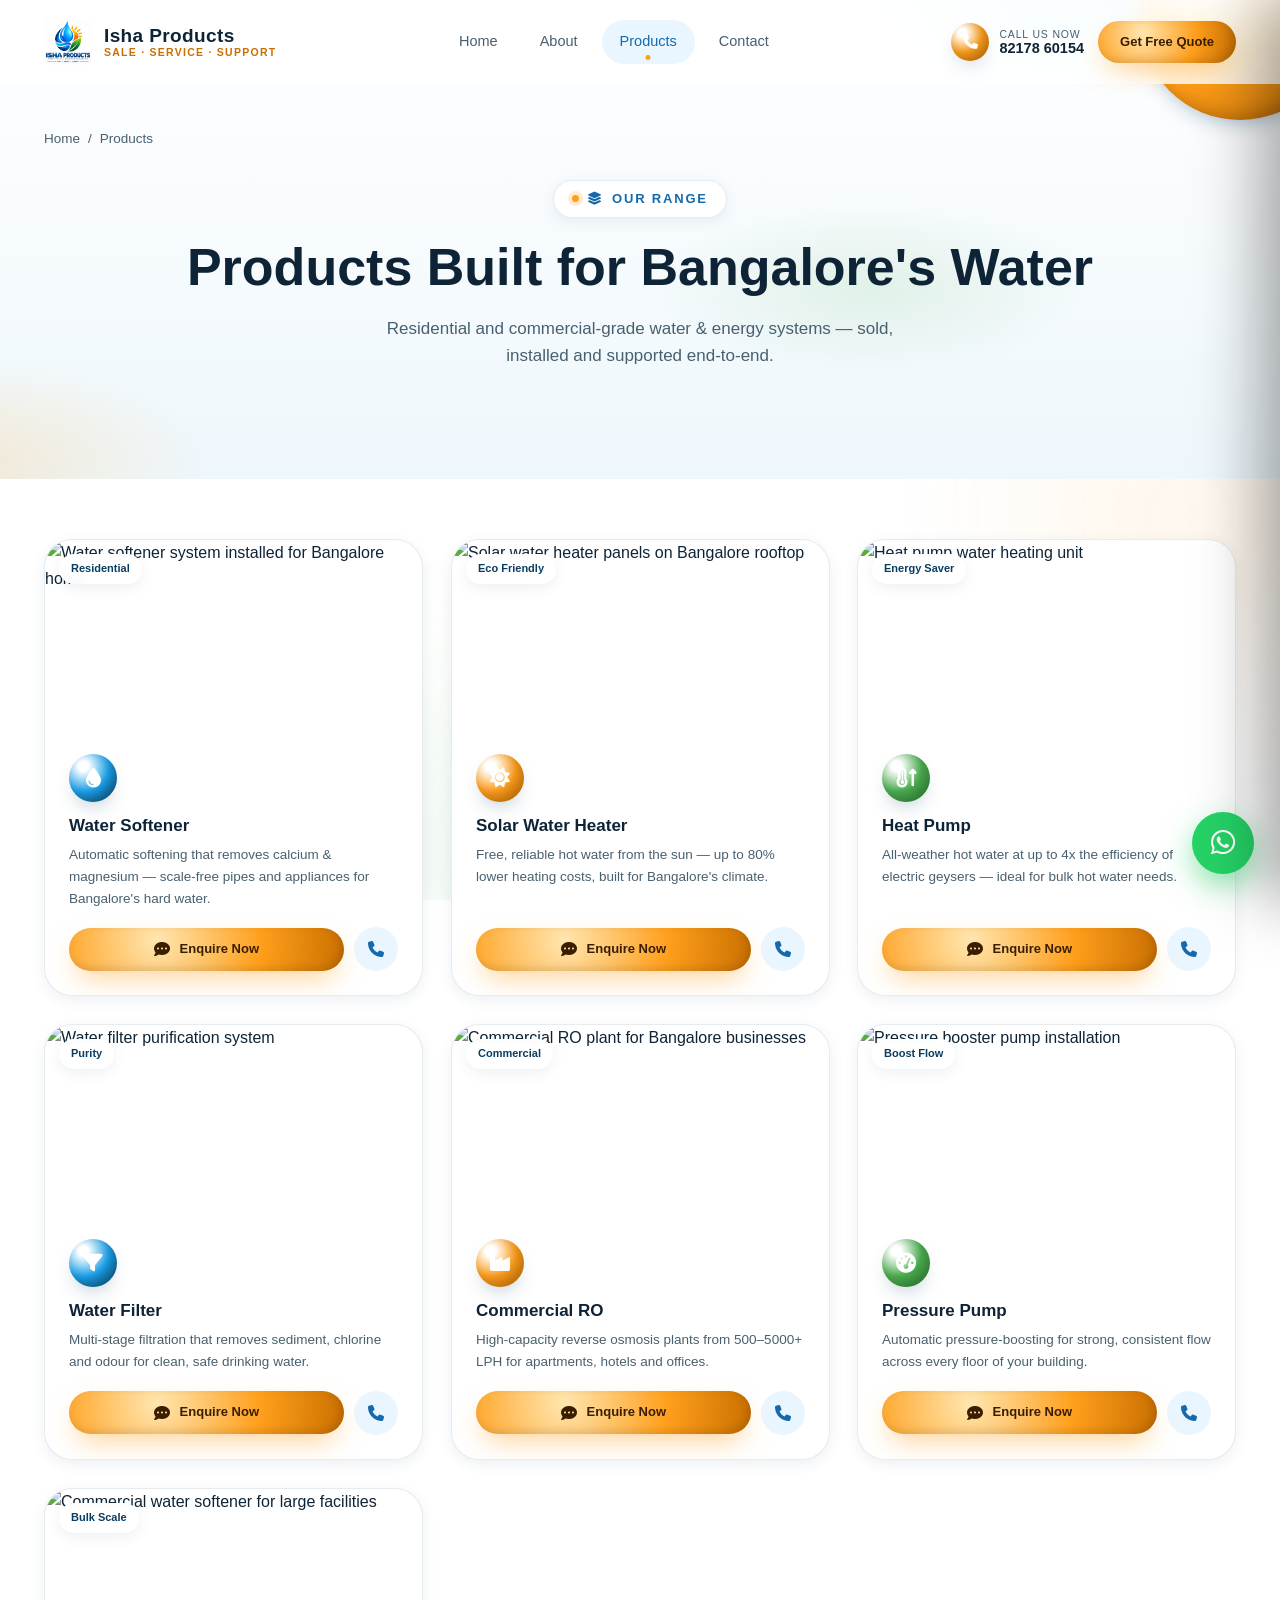
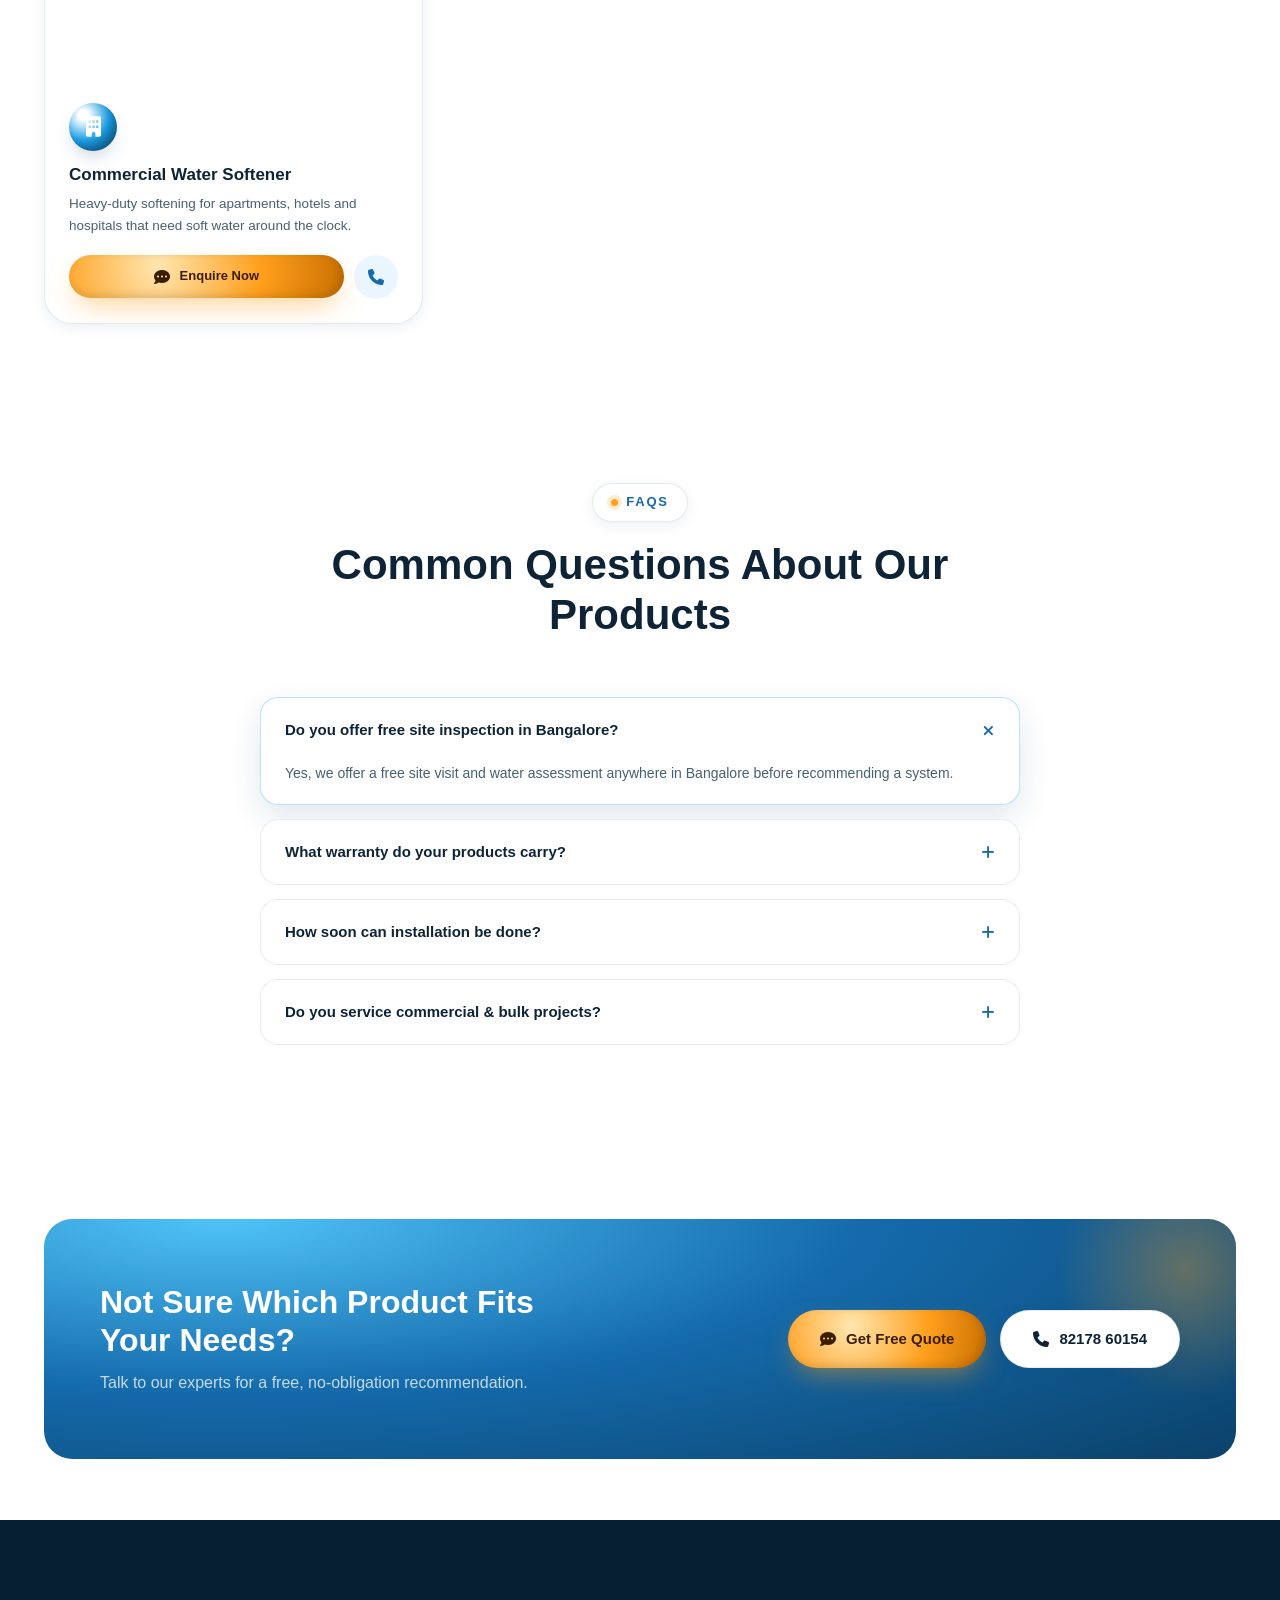
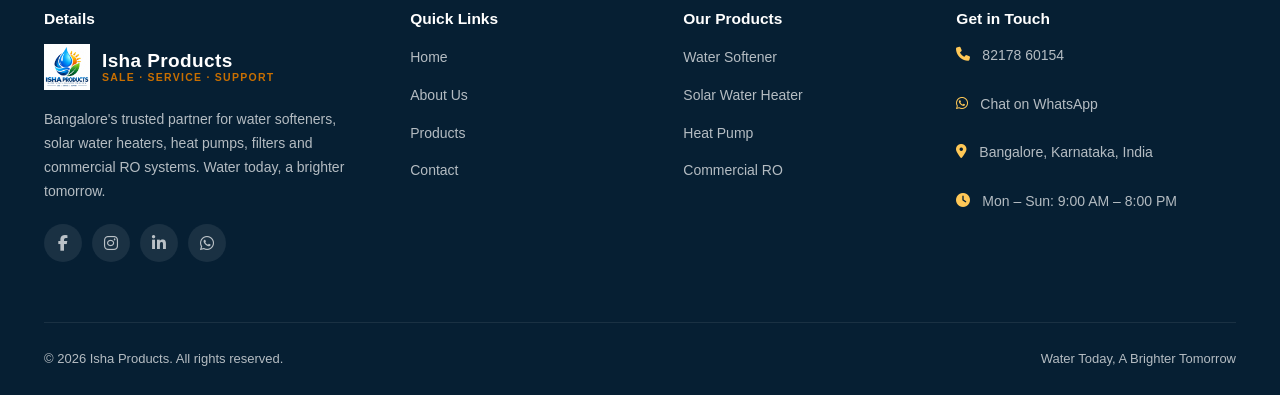
==== commit 5a07831c: "Update products.html" ====
--- a/products.html
+++ b/products.html
@@ -65,206 +65,123 @@
   </div>
 </section>
 
-<!-- ============ QUICK JUMP ============ -->
+<!-- ============ PRODUCTS GRID ============ -->
 <section class="section-tight">
   <div class="container">
-    <div class="area-chips" style="justify-content:center;">
-      <a href="#water-softener"><span>Water Softener</span></a>
-      <a href="#solar-water-heater"><span>Solar Water Heater</span></a>
-      <a href="#heat-pump"><span>Heat Pump</span></a>
-      <a href="#water-filter"><span>Water Filter</span></a>
-      <a href="#commercial-ro"><span>Commercial RO</span></a>
-      <a href="#pressure-pump"><span>Pressure Pump</span></a>
-      <a href="#commercial-water-softener"><span>Commercial Water Softener</span></a>
-    </div>
-  </div>
-</section>
-
-<!-- ============ PRODUCT: WATER SOFTENER ============ -->
-<section class="alt-bg" id="water-softener">
-  <div class="container product-block">
-    <div class="pb-media" data-reveal="left">
-      <div class="img-wrap">
-        <img src="https://picsum.photos/seed/isha-water-softener/800/650" alt="Water softener system installed for Bangalore home">
-      </div>
-      <span class="pb-tag">Residential</span>
-    </div>
-    <div class="pb-copy" data-reveal="right">
-      <span class="icon-tag"><i class="fa-solid fa-droplet"></i></span>
-      <h2>Water Softener</h2>
-      <p>Bangalore's borewell and municipal water often carries high mineral content. Our automatic water softeners remove calcium and magnesium so you get scale-free pipes, longer-lasting appliances and softer skin &amp; hair.</p>
-      <ul class="pb-features">
-        <li><i class="fa-solid fa-circle-check"></i> Fully automatic regeneration</li>
-        <li><i class="fa-solid fa-circle-check"></i> Prevents scaling in pipes &amp; geysers</li>
-        <li><i class="fa-solid fa-circle-check"></i> Low salt &amp; water consumption</li>
-        <li><i class="fa-solid fa-circle-check"></i> Ideal for Bangalore borewell water</li>
-      </ul>
-      <div class="pb-actions">
-        <a href="#" class="btn btn-primary" data-wa="Hi, I'd like a quote for a Water Softener installation."><i class="fa-solid fa-comment-dots"></i> Enquire Now</a>
-        <a href="tel:+918217860154" class="btn btn-dark" data-tel><i class="fa-solid fa-phone"></i> Call Now</a>
-      </div>
-    </div>
-  </div>
-</section>
-
-<!-- ============ PRODUCT: SOLAR WATER HEATER ============ -->
-<section id="solar-water-heater">
-  <div class="container product-block">
-    <div class="pb-media" data-reveal="left">
-      <div class="img-wrap">
-        <img src="https://picsum.photos/seed/isha-solar-heater/800/651" alt="Solar water heater panels on Bangalore rooftop">
-      </div>
-      <span class="pb-tag">Eco Friendly</span>
-    </div>
-    <div class="pb-copy" data-reveal="right">
-      <span class="icon-tag"><i class="fa-solid fa-sun"></i></span>
-      <h2>Solar Water Heater</h2>
-      <p>Harness Bangalore's abundant sunshine to heat water for free. Our solar water heaters cut electricity bills drastically while providing reliable hot water year-round for homes, hostels and hotels.</p>
-      <ul class="pb-features">
-        <li><i class="fa-solid fa-circle-check"></i> ETC &amp; FPC models available</li>
-        <li><i class="fa-solid fa-circle-check"></i> Up to 80% savings on heating costs</li>
-        <li><i class="fa-solid fa-circle-check"></i> Durable, weather-resistant build</li>
-        <li><i class="fa-solid fa-circle-check"></i> Ideal for Bangalore's climate</li>
-      </ul>
-      <div class="pb-actions">
-        <a href="#" class="btn btn-primary" data-wa="Hi, I'd like a quote for a Solar Water Heater installation."><i class="fa-solid fa-comment-dots"></i> Enquire Now</a>
-        <a href="tel:+918217860154" class="btn btn-dark" data-tel><i class="fa-solid fa-phone"></i> Call Now</a>
-      </div>
-    </div>
-  </div>
-</section>
-
-<!-- ============ PRODUCT: HEAT PUMP ============ -->
-<section class="alt-bg" id="heat-pump">
-  <div class="container product-block">
-    <div class="pb-media" data-reveal="left">
-      <div class="img-wrap">
-        <img src="https://picsum.photos/seed/isha-heat-pump/800/652" alt="Heat pump water heating unit">
-      </div>
-      <span class="pb-tag">Energy Saver</span>
-    </div>
-    <div class="pb-copy" data-reveal="right">
-      <span class="icon-tag"><i class="fa-solid fa-temperature-arrow-up"></i></span>
-      <h2>Heat Pump</h2>
-      <p>Get consistent hot water day and night — rain or shine. Heat pumps extract heat from ambient air, delivering up to 4x the efficiency of electric geysers, perfect for apartments, hotels and hospitals.</p>
-      <ul class="pb-features">
-        <li><i class="fa-solid fa-circle-check"></i> Works in all weather conditions</li>
-        <li><i class="fa-solid fa-circle-check"></i> Up to 70% lower running cost</li>
-        <li><i class="fa-solid fa-circle-check"></i> Compact, low-noise operation</li>
-        <li><i class="fa-solid fa-circle-check"></i> Great for bulk hot water needs</li>
-      </ul>
-      <div class="pb-actions">
-        <a href="#" class="btn btn-primary" data-wa="Hi, I'd like a quote for a Heat Pump installation."><i class="fa-solid fa-comment-dots"></i> Enquire Now</a>
-        <a href="tel:+918217860154" class="btn btn-dark" data-tel><i class="fa-solid fa-phone"></i> Call Now</a>
-      </div>
-    </div>
-  </div>
-</section>
-
-<!-- ============ PRODUCT: WATER FILTER ============ -->
-<section id="water-filter">
-  <div class="container product-block">
-    <div class="pb-media" data-reveal="left">
-      <div class="img-wrap">
-        <img src="https://picsum.photos/seed/isha-water-filter/800/653" alt="Water filter purification system">
-      </div>
-      <span class="pb-tag">Purity</span>
-    </div>
-    <div class="pb-copy" data-reveal="right">
-      <span class="icon-tag"><i class="fa-solid fa-filter"></i></span>
-      <h2>Water Filter</h2>
-      <p>Multi-stage sediment, carbon and membrane filtration removes dust, chlorine, odour and contaminants — giving you clean, safe water straight from the tap for drinking and daily use.</p>
-      <ul class="pb-features">
-        <li><i class="fa-solid fa-circle-check"></i> Multi-stage filtration technology</li>
-        <li><i class="fa-solid fa-circle-check"></i> Removes sediment, chlorine &amp; odour</li>
-        <li><i class="fa-solid fa-circle-check"></i> Easy cartridge replacement</li>
-        <li><i class="fa-solid fa-circle-check"></i> Compact under-sink &amp; wall-mount options</li>
-      </ul>
-      <div class="pb-actions">
-        <a href="#" class="btn btn-primary" data-wa="Hi, I'd like a quote for a Water Filter installation."><i class="fa-solid fa-comment-dots"></i> Enquire Now</a>
-        <a href="tel:+918217860154" class="btn btn-dark" data-tel><i class="fa-solid fa-phone"></i> Call Now</a>
-      </div>
-    </div>
-  </div>
-</section>
-
-<!-- ============ PRODUCT: COMMERCIAL RO ============ -->
-<section class="alt-bg" id="commercial-ro">
-  <div class="container product-block">
-    <div class="pb-media" data-reveal="left">
-      <div class="img-wrap">
-        <img src="https://picsum.photos/seed/isha-commercial-ro/800/654" alt="Commercial RO plant for Bangalore businesses">
-      </div>
-      <span class="pb-tag">Commercial</span>
-    </div>
-    <div class="pb-copy" data-reveal="right">
-      <span class="icon-tag"><i class="fa-solid fa-industry"></i></span>
-      <h2>Commercial RO</h2>
-      <p>High-capacity reverse osmosis plants engineered for apartments, offices, restaurants, hotels and factories — delivering large volumes of purified water reliably, every day.</p>
-      <ul class="pb-features">
-        <li><i class="fa-solid fa-circle-check"></i> Capacities from 500 to 5000+ LPH</li>
-        <li><i class="fa-solid fa-circle-check"></i> Industrial-grade membranes</li>
-        <li><i class="fa-solid fa-circle-check"></i> Remote monitoring available</li>
-        <li><i class="fa-solid fa-circle-check"></i> AMC &amp; on-site support included</li>
-      </ul>
-      <div class="pb-actions">
-        <a href="#" class="btn btn-primary" data-wa="Hi, I'd like a quote for a Commercial RO plant."><i class="fa-solid fa-comment-dots"></i> Enquire Now</a>
-        <a href="tel:+918217860154" class="btn btn-dark" data-tel><i class="fa-solid fa-phone"></i> Call Now</a>
-      </div>
-    </div>
-  </div>
-</section>
-
-<!-- ============ PRODUCT: PRESSURE PUMP ============ -->
-<section id="pressure-pump">
-  <div class="container product-block">
-    <div class="pb-media" data-reveal="left">
-      <div class="img-wrap">
-        <img src="https://picsum.photos/seed/isha-pressure-pump/800/655" alt="Pressure booster pump installation">
-      </div>
-      <span class="pb-tag">Boost Flow</span>
-    </div>
-    <div class="pb-copy" data-reveal="right">
-      <span class="icon-tag"><i class="fa-solid fa-gauge-high"></i></span>
-      <h2>Pressure Pump</h2>
-      <p>Weak water flow on upper floors? Our pressure booster pumps ensure strong, consistent water pressure across every tap and shower in your home or building.</p>
-      <ul class="pb-features">
-        <li><i class="fa-solid fa-circle-check"></i> Automatic pressure-sensing operation</li>
-        <li><i class="fa-solid fa-circle-check"></i> Quiet, energy-efficient motors</li>
-        <li><i class="fa-solid fa-circle-check"></i> Suitable for multi-storey buildings</li>
-        <li><i class="fa-solid fa-circle-check"></i> Quick installation &amp; low maintenance</li>
-      </ul>
-      <div class="pb-actions">
-        <a href="#" class="btn btn-primary" data-wa="Hi, I'd like a quote for a Pressure Pump installation."><i class="fa-solid fa-comment-dots"></i> Enquire Now</a>
-        <a href="tel:+918217860154" class="btn btn-dark" data-tel><i class="fa-solid fa-phone"></i> Call Now</a>
-      </div>
-    </div>
-  </div>
-</section>
-
-<!-- ============ PRODUCT: COMMERCIAL WATER SOFTENER ============ -->
-<section class="alt-bg" id="commercial-water-softener">
-  <div class="container product-block">
-    <div class="pb-media" data-reveal="left">
-      <div class="img-wrap">
-        <img src="https://picsum.photos/seed/isha-commercial-softener/800/656" alt="Commercial water softener for large facilities">
-      </div>
-      <span class="pb-tag">Bulk Scale</span>
-    </div>
-    <div class="pb-copy" data-reveal="right">
-      <span class="icon-tag"><i class="fa-solid fa-building"></i></span>
-      <h2>Commercial Water Softener</h2>
-      <p>Heavy-duty softening systems designed for apartments, hotels, hospitals and industrial facilities that need large volumes of soft water around the clock.</p>
-      <ul class="pb-features">
-        <li><i class="fa-solid fa-circle-check"></i> High-flow automatic systems</li>
-        <li><i class="fa-solid fa-circle-check"></i> Protects boilers, chillers &amp; pipework</li>
-        <li><i class="fa-solid fa-circle-check"></i> Custom-sized for your facility</li>
-        <li><i class="fa-solid fa-circle-check"></i> Preventive maintenance plans</li>
-      </ul>
-      <div class="pb-actions">
-        <a href="#" class="btn btn-primary" data-wa="Hi, I'd like a quote for a Commercial Water Softener."><i class="fa-solid fa-comment-dots"></i> Enquire Now</a>
-        <a href="tel:+918217860154" class="btn btn-dark" data-tel><i class="fa-solid fa-phone"></i> Call Now</a>
-      </div>
+    <div class="products-grid">
+
+      <div class="product-card" id="water-softener" data-reveal data-delay="1">
+        <div class="pc-media">
+          <img src="https://picsum.photos/seed/isha-water-softener/700/500" alt="Water softener system installed for Bangalore home">
+          <span class="pc-tag">Residential</span>
+        </div>
+        <div class="pc-body">
+          <span class="pc-icon"><i class="fa-solid fa-droplet"></i></span>
+          <h3>Water Softener</h3>
+          <p>Automatic softening that removes calcium &amp; magnesium — scale-free pipes and appliances for Bangalore's hard water.</p>
+          <div class="pc-actions">
+            <a href="#" class="btn btn-primary btn-sm" data-wa="Hi, I'd like a quote for a Water Softener installation."><i class="fa-solid fa-comment-dots"></i> Enquire Now</a>
+            <a href="tel:+918217860154" class="pc-call" data-tel aria-label="Call Isha Products"><i class="fa-solid fa-phone"></i></a>
+          </div>
+        </div>
+      </div>
+
+      <div class="product-card" id="solar-water-heater" data-reveal data-delay="2">
+        <div class="pc-media">
+          <img src="https://picsum.photos/seed/isha-solar-heater/700/501" alt="Solar water heater panels on Bangalore rooftop">
+          <span class="pc-tag">Eco Friendly</span>
+        </div>
+        <div class="pc-body">
+          <span class="pc-icon"><i class="fa-solid fa-sun"></i></span>
+          <h3>Solar Water Heater</h3>
+          <p>Free, reliable hot water from the sun — up to 80% lower heating costs, built for Bangalore's climate.</p>
+          <div class="pc-actions">
+            <a href="#" class="btn btn-primary btn-sm" data-wa="Hi, I'd like a quote for a Solar Water Heater installation."><i class="fa-solid fa-comment-dots"></i> Enquire Now</a>
+            <a href="tel:+918217860154" class="pc-call" data-tel aria-label="Call Isha Products"><i class="fa-solid fa-phone"></i></a>
+          </div>
+        </div>
+      </div>
+
+      <div class="product-card" id="heat-pump" data-reveal data-delay="3">
+        <div class="pc-media">
+          <img src="https://picsum.photos/seed/isha-heat-pump/700/502" alt="Heat pump water heating unit">
+          <span class="pc-tag">Energy Saver</span>
+        </div>
+        <div class="pc-body">
+          <span class="pc-icon"><i class="fa-solid fa-temperature-arrow-up"></i></span>
+          <h3>Heat Pump</h3>
+          <p>All-weather hot water at up to 4x the efficiency of electric geysers — ideal for bulk hot water needs.</p>
+          <div class="pc-actions">
+            <a href="#" class="btn btn-primary btn-sm" data-wa="Hi, I'd like a quote for a Heat Pump installation."><i class="fa-solid fa-comment-dots"></i> Enquire Now</a>
+            <a href="tel:+918217860154" class="pc-call" data-tel aria-label="Call Isha Products"><i class="fa-solid fa-phone"></i></a>
+          </div>
+        </div>
+      </div>
+
+      <div class="product-card" id="water-filter" data-reveal data-delay="1">
+        <div class="pc-media">
+          <img src="https://picsum.photos/seed/isha-water-filter/700/503" alt="Water filter purification system">
+          <span class="pc-tag">Purity</span>
+        </div>
+        <div class="pc-body">
+          <span class="pc-icon"><i class="fa-solid fa-filter"></i></span>
+          <h3>Water Filter</h3>
+          <p>Multi-stage filtration that removes sediment, chlorine and odour for clean, safe drinking water.</p>
+          <div class="pc-actions">
+            <a href="#" class="btn btn-primary btn-sm" data-wa="Hi, I'd like a quote for a Water Filter installation."><i class="fa-solid fa-comment-dots"></i> Enquire Now</a>
+            <a href="tel:+918217860154" class="pc-call" data-tel aria-label="Call Isha Products"><i class="fa-solid fa-phone"></i></a>
+          </div>
+        </div>
+      </div>
+
+      <div class="product-card" id="commercial-ro" data-reveal data-delay="2">
+        <div class="pc-media">
+          <img src="https://picsum.photos/seed/isha-commercial-ro/700/504" alt="Commercial RO plant for Bangalore businesses">
+          <span class="pc-tag">Commercial</span>
+        </div>
+        <div class="pc-body">
+          <span class="pc-icon"><i class="fa-solid fa-industry"></i></span>
+          <h3>Commercial RO</h3>
+          <p>High-capacity reverse osmosis plants from 500–5000+ LPH for apartments, hotels and offices.</p>
+          <div class="pc-actions">
+            <a href="#" class="btn btn-primary btn-sm" data-wa="Hi, I'd like a quote for a Commercial RO plant."><i class="fa-solid fa-comment-dots"></i> Enquire Now</a>
+            <a href="tel:+918217860154" class="pc-call" data-tel aria-label="Call Isha Products"><i class="fa-solid fa-phone"></i></a>
+          </div>
+        </div>
+      </div>
+
+      <div class="product-card" id="pressure-pump" data-reveal data-delay="3">
+        <div class="pc-media">
+          <img src="https://picsum.photos/seed/isha-pressure-pump/700/505" alt="Pressure booster pump installation">
+          <span class="pc-tag">Boost Flow</span>
+        </div>
+        <div class="pc-body">
+          <span class="pc-icon"><i class="fa-solid fa-gauge-high"></i></span>
+          <h3>Pressure Pump</h3>
+          <p>Automatic pressure-boosting for strong, consistent flow across every floor of your building.</p>
+          <div class="pc-actions">
+            <a href="#" class="btn btn-primary btn-sm" data-wa="Hi, I'd like a quote for a Pressure Pump installation."><i class="fa-solid fa-comment-dots"></i> Enquire Now</a>
+            <a href="tel:+918217860154" class="pc-call" data-tel aria-label="Call Isha Products"><i class="fa-solid fa-phone"></i></a>
+          </div>
+        </div>
+      </div>
+
+      <div class="product-card" id="commercial-water-softener" data-reveal data-delay="1">
+        <div class="pc-media">
+          <img src="https://picsum.photos/seed/isha-commercial-softener/700/506" alt="Commercial water softener for large facilities">
+          <span class="pc-tag">Bulk Scale</span>
+        </div>
+        <div class="pc-body">
+          <span class="pc-icon"><i class="fa-solid fa-building"></i></span>
+          <h3>Commercial Water Softener</h3>
+          <p>Heavy-duty softening for apartments, hotels and hospitals that need soft water around the clock.</p>
+          <div class="pc-actions">
+            <a href="#" class="btn btn-primary btn-sm" data-wa="Hi, I'd like a quote for a Commercial Water Softener."><i class="fa-solid fa-comment-dots"></i> Enquire Now</a>
+            <a href="tel:+918217860154" class="pc-call" data-tel aria-label="Call Isha Products"><i class="fa-solid fa-phone"></i></a>
+          </div>
+        </div>
+      </div>
+
     </div>
   </div>
 </section>
--- a/assets/css/style.css
+++ b/assets/css/style.css
@@ -398,11 +398,39 @@
   max-width: 520px;
   margin-bottom: 36px;
 }
-.hero-actions { display: flex; gap: 16px; flex-wrap: wrap; margin-bottom: 44px; }
-
-.hero-stats { display: flex; gap: 34px; flex-wrap: wrap; }
-.hero-stats .stat strong { display: block; font-family: var(--font-head); font-size: 30px; color: var(--ink); }
-.hero-stats .stat span { font-size: 12.5px; color: var(--ink-soft); text-transform: uppercase; letter-spacing: 0.08em; }
+.hero-actions { display: flex; gap: 16px; flex-wrap: wrap; margin-bottom: 8px; }
+
+/* ==========================================================================
+   Stats Strip â€” standalone bar below the hero
+   ========================================================================== */
+.stats-strip { background: var(--paper-soft); padding: 56px 0; position: relative; z-index: 1; overflow: hidden; }
+.stats-strip-row { display: grid; grid-template-columns: repeat(3, 1fr); gap: 24px; }
+.stat-card {
+  background: #fff;
+  border: 1px solid var(--border);
+  border-radius: var(--radius-lg);
+  padding: 30px 24px;
+  text-align: center;
+  box-shadow: var(--shadow-sm);
+  transition: transform 0.4s var(--ease-out), box-shadow 0.4s;
+}
+.stat-card:hover { transform: translateY(-8px) scale(1.02); box-shadow: 0 24px 48px -18px rgba(10,61,98,0.22); }
+.stat-icon {
+  width: 56px; height: 56px; border-radius: 50%;
+  background: var(--sphere-blue);
+  box-shadow: var(--sphere-shadow);
+  color: #fff; font-size: 22px;
+  display: flex; align-items: center; justify-content: center;
+  margin: 0 auto 16px;
+}
+.stats-strip-row .stat-card:nth-child(2) .stat-icon { background: var(--sphere-orange); }
+.stats-strip-row .stat-card:nth-child(3) .stat-icon { background: var(--sphere-green); }
+.stat-card strong {
+  display: block; font-family: var(--font-head); font-size: 34px; font-weight: 700;
+  background: var(--grad-candy); -webkit-background-clip: text; background-clip: text; color: transparent;
+  margin-bottom: 4px;
+}
+.stat-card span { font-size: 12.5px; color: var(--ink-soft); text-transform: uppercase; letter-spacing: 0.08em; }
 
 .hero-visual { position: relative; display: flex; align-items: center; justify-content: center; perspective: 1400px; }
 .hero-orb {
@@ -870,36 +898,55 @@
 .map-wrap { border-radius: var(--radius-lg); overflow: hidden; box-shadow: var(--shadow-lg); border: 1px solid var(--border); }
 .map-wrap iframe { width: 100%; height: 420px; border: 0; display: block; filter: grayscale(15%) contrast(1.05); }
 
-/* Product detail sections */
-.product-block { display: grid; grid-template-columns: 1fr 1fr; gap: 60px; align-items: center; padding: 90px 0; }
-.product-block:nth-child(even) .pb-media { order: 2; }
-.pb-media { position: relative; }
-.pb-media .img-wrap { border-radius: var(--radius-lg); overflow: hidden; box-shadow: 0 40px 70px -30px rgba(10, 61, 98, 0.32); }
-.pb-media img { width: 100%; height: 420px; object-fit: cover; transition: transform .8s var(--ease-out); }
-.pb-media:hover img { transform: scale(1.05); }
-.pb-tag {
-  position: absolute; top: 20px; left: 20px;
+/* Products grid (products.html) */
+.products-grid {
+  display: grid;
+  grid-template-columns: repeat(3, 1fr);
+  gap: 28px;
+}
+.product-card {
+  background: #fff;
+  border: 1px solid var(--border);
+  border-radius: var(--radius-lg);
+  overflow: hidden;
+  box-shadow: var(--shadow-sm);
+  transition: transform 0.4s var(--ease-out), box-shadow 0.4s;
+  display: flex;
+  flex-direction: column;
+}
+.product-card:hover { transform: translateY(-8px); box-shadow: 0 30px 55px -20px rgba(10,61,98,0.28); }
+.pc-media { position: relative; height: 190px; overflow: hidden; }
+.pc-media img { width: 100%; height: 100%; object-fit: cover; transition: transform 0.6s var(--ease-out); }
+.product-card:hover .pc-media img { transform: scale(1.08); }
+.pc-tag {
+  position: absolute; top: 14px; left: 14px;
   background: rgba(255,255,255,0.95); backdrop-filter: blur(6px);
   color: var(--blue-dark); font-family: var(--font-head); font-weight: 700;
-  font-size: 12.5px; padding: 8px 16px; border-radius: var(--radius-pill);
+  font-size: 11px; padding: 6px 12px; border-radius: var(--radius-pill);
   box-shadow: var(--shadow-sm);
 }
-.pb-copy .icon-tag {
-  width: 54px; height: 54px; border-radius: 50%;
+.pc-body { padding: 24px; flex: 1; display: flex; flex-direction: column; }
+.pc-icon {
+  width: 48px; height: 48px; border-radius: 50%;
   background: var(--sphere-blue);
   box-shadow: var(--sphere-shadow);
   color: #fff;
-  display: flex; align-items: center; justify-content: center; font-size: 22px;
-  margin-bottom: 20px;
-}
-#solar-water-heater .icon-tag, #pressure-pump .icon-tag { background: var(--sphere-orange); }
-#water-filter .icon-tag, #commercial-water-softener .icon-tag { background: var(--sphere-green); }
-.pb-copy h2 { font-size: clamp(24px, 3vw, 32px); margin-bottom: 14px; }
-.pb-copy p { color: var(--ink-soft); margin-bottom: 22px; font-size: 15px; }
-.pb-features { display: grid; grid-template-columns: 1fr 1fr; gap: 12px; margin-bottom: 28px; }
-.pb-features li { display: flex; align-items: center; gap: 10px; font-size: 14px; color: var(--ink); }
-.pb-features li i { color: var(--green); font-size: 13px; }
-.pb-actions { display: flex; gap: 14px; flex-wrap: wrap; }
+  display: flex; align-items: center; justify-content: center;
+  font-size: 20px; margin-bottom: 14px;
+}
+.products-grid .product-card:nth-child(3n+2) .pc-icon { background: var(--sphere-orange); }
+.products-grid .product-card:nth-child(3n+3) .pc-icon { background: var(--sphere-green); }
+.pc-body h3 { font-size: 17px; margin-bottom: 8px; color: var(--ink); }
+.pc-body p { font-size: 13.5px; color: var(--ink-soft); margin-bottom: 18px; flex: 1; }
+.pc-actions { display: flex; align-items: center; gap: 10px; }
+.pc-actions .btn { flex: 1; }
+.pc-call {
+  width: 44px; height: 44px; border-radius: 50%; flex-shrink: 0;
+  display: flex; align-items: center; justify-content: center;
+  background: var(--paper-tint); color: var(--blue-mid);
+  transition: background 0.3s, color 0.3s, transform 0.3s;
+}
+.pc-call:hover { background: var(--sphere-blue); color: #fff; transform: scale(1.08); }
 
 .alt-bg { background: var(--paper-soft); }
 
@@ -1015,21 +1062,25 @@
   .nav-toggle { display: flex; }
   .hero-grid { grid-template-columns: 1fr; text-align: center; }
   .hero-copy p { margin-left: auto; margin-right: auto; }
-  .hero-actions, .hero-stats { justify-content: center; }
+  .hero-actions { justify-content: center; }
+  .stats-strip-row { gap: 18px; }
   .hero-visual { margin-top: 40px; }
   .why-grid { grid-template-columns: 1fr; }
   .why-visual { order: -1; }
-  .product-block, .product-block:nth-child(even) .pb-media { grid-template-columns: 1fr; order: 0; }
-  .product-block { padding: 60px 0; }
   .cta-banner { flex-direction: column; text-align: center; }
 }
 
 @media (max-width: 720px) {
   .section { padding: 70px 0; }
-  .stats-row, .process-track, .testi-track, .footer-top, .values-grid, .form-row, .pb-features { grid-template-columns: 1fr; }
-  .services-grid { grid-template-columns: repeat(2, 1fr); gap: 18px; }
+  .stats-row, .process-track, .testi-track, .footer-top, .values-grid, .form-row { grid-template-columns: 1fr; }
+  .services-grid, .products-grid { grid-template-columns: repeat(2, 1fr); gap: 18px; }
   .cta-banner { padding: 44px 28px; }
-  .hero-stats { gap: 20px; }
+  .stats-strip { padding: 40px 0; }
+  .stats-strip-row { gap: 14px; }
+  .stat-card { padding: 20px 10px; }
+  .stat-icon { width: 44px; height: 44px; font-size: 18px; margin-bottom: 10px; }
+  .stat-card strong { font-size: 22px; }
+  .stat-card span { font-size: 10px; }
   .form-card { padding: 28px 22px; }
   .hero::before, .page-hero::before { transform: scale(0.75); }
 }
@@ -1039,10 +1090,17 @@
   .hero-copy h1 { font-size: 34px; }
   .btn { padding: 14px 24px; font-size: 14px; }
   .float-whatsapp { width: 54px; height: 54px; font-size: 24px; bottom: 18px; right: 18px; }
-  .services-grid { gap: 14px; }
+  .services-grid, .products-grid { gap: 14px; }
   .service-card { padding: 22px 16px; }
   .service-icon { width: 48px; height: 48px; font-size: 20px; margin-bottom: 14px; }
   .service-card h3 { font-size: 15.5px; }
+  .pc-body { padding: 16px; }
+  .pc-media { height: 140px; }
+  .pc-icon { width: 40px; height: 40px; font-size: 16px; margin-bottom: 10px; }
+  .pc-body h3 { font-size: 14.5px; }
+  .pc-body p { font-size: 12px; margin-bottom: 12px; }
+  .pc-actions { flex-direction: column; align-items: stretch; }
+  .pc-call { width: 100%; height: 38px; border-radius: 12px; }
   .service-card p { font-size: 12.5px; margin-bottom: 12px; }
   .service-card .badge { top: 14px; right: 14px; font-size: 9px; padding: 4px 9px; }
 }
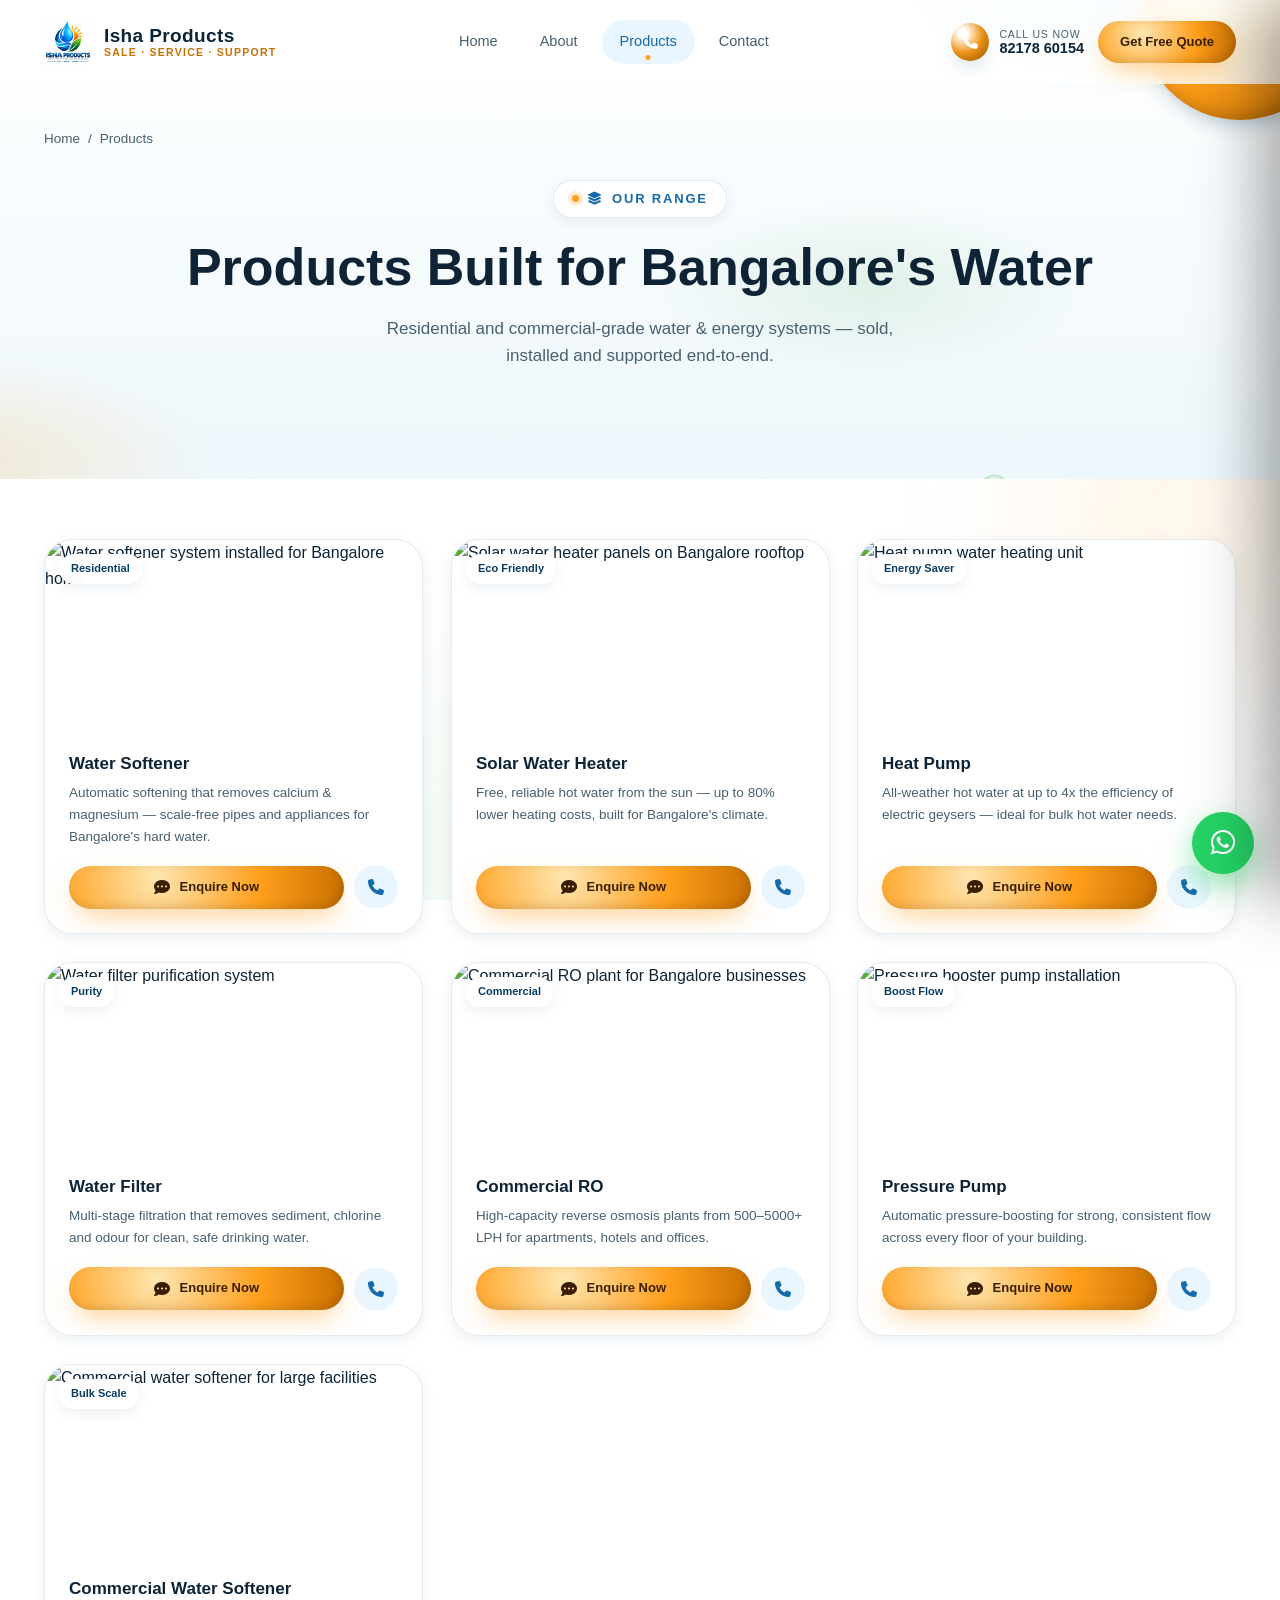
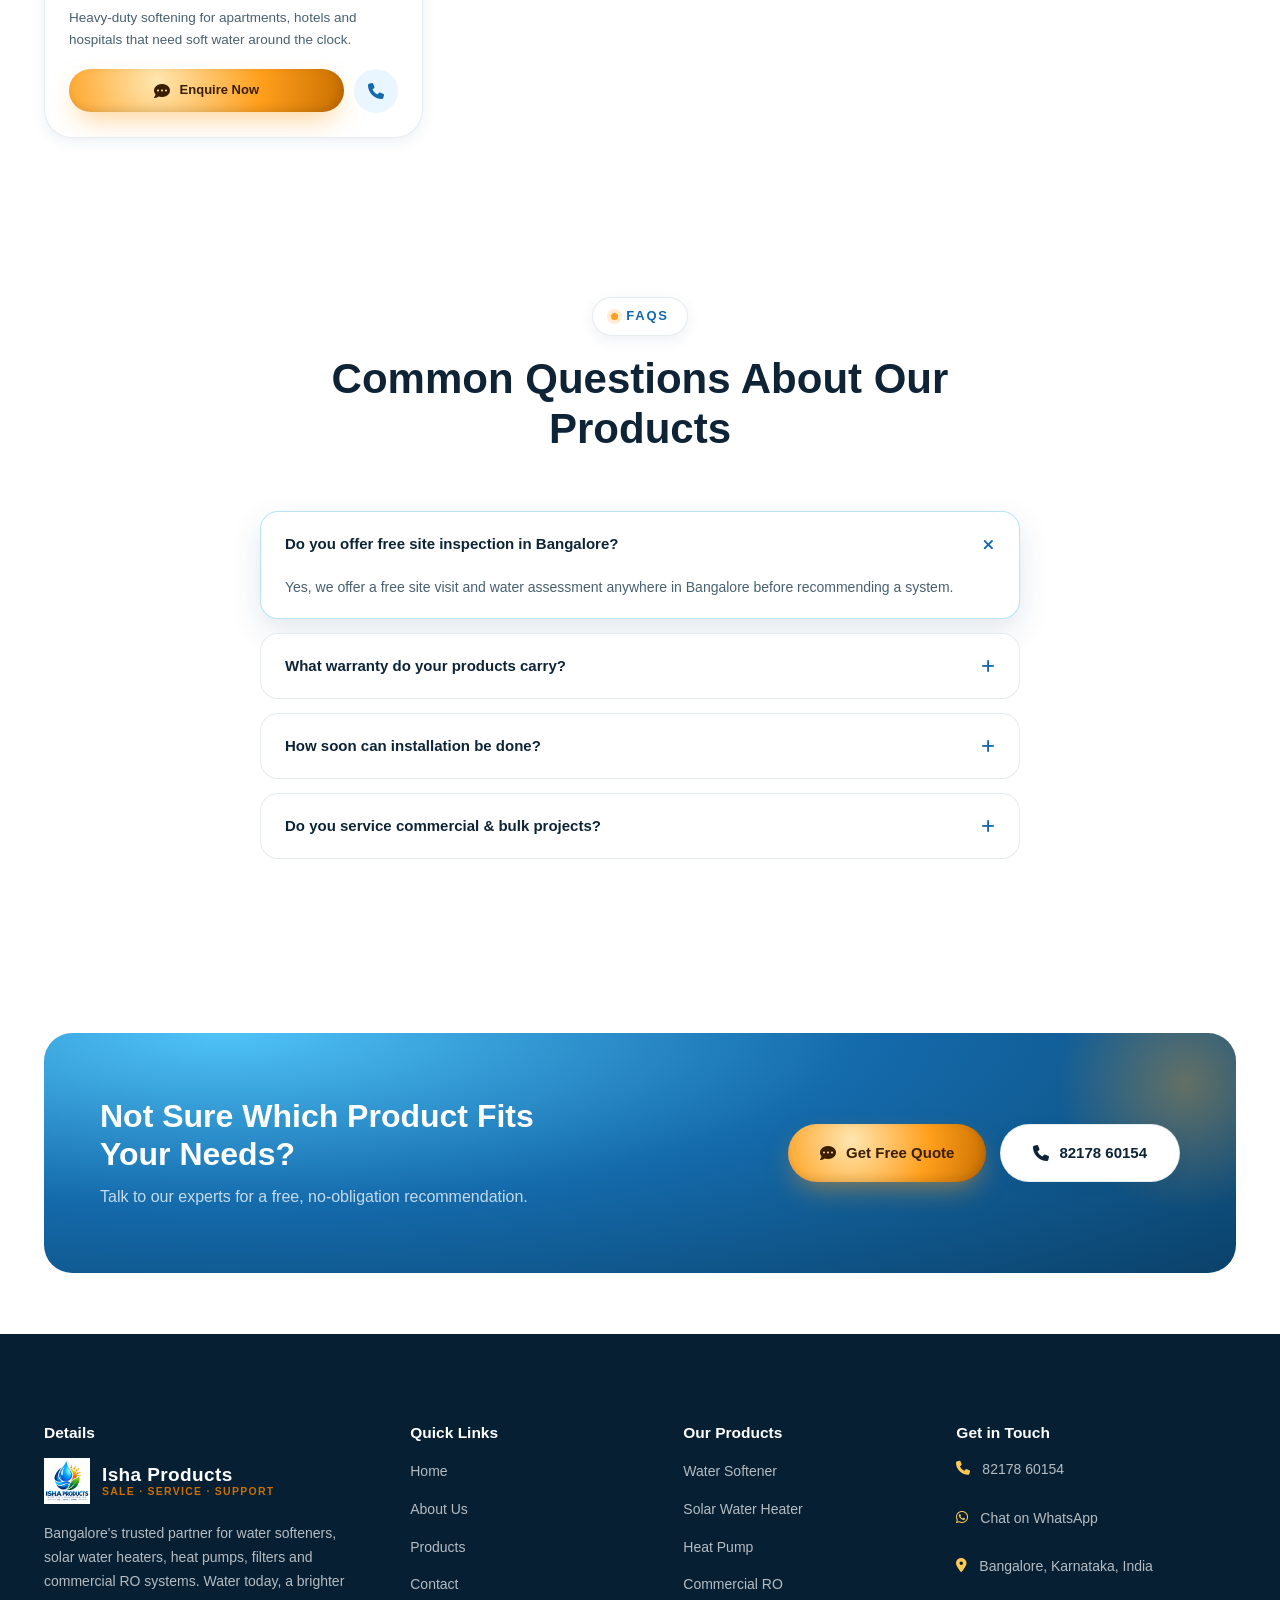
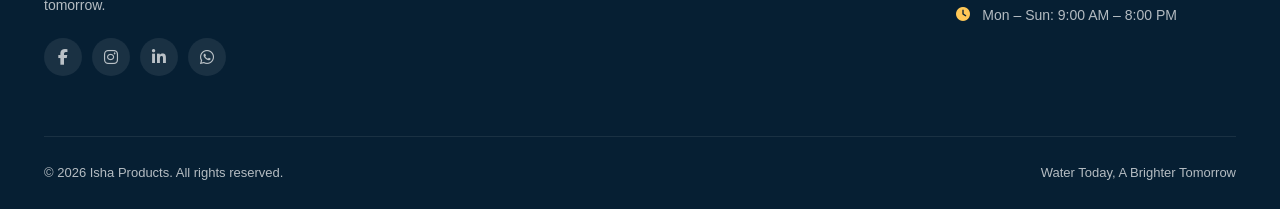
==== commit 38bbd324: "Update products.html" ====
--- a/products.html
+++ b/products.html
@@ -76,7 +76,6 @@
           <span class="pc-tag">Residential</span>
         </div>
         <div class="pc-body">
-          <span class="pc-icon"><i class="fa-solid fa-droplet"></i></span>
           <h3>Water Softener</h3>
           <p>Automatic softening that removes calcium &amp; magnesium — scale-free pipes and appliances for Bangalore's hard water.</p>
           <div class="pc-actions">
@@ -92,7 +91,6 @@
           <span class="pc-tag">Eco Friendly</span>
         </div>
         <div class="pc-body">
-          <span class="pc-icon"><i class="fa-solid fa-sun"></i></span>
           <h3>Solar Water Heater</h3>
           <p>Free, reliable hot water from the sun — up to 80% lower heating costs, built for Bangalore's climate.</p>
           <div class="pc-actions">
@@ -108,7 +106,6 @@
           <span class="pc-tag">Energy Saver</span>
         </div>
         <div class="pc-body">
-          <span class="pc-icon"><i class="fa-solid fa-temperature-arrow-up"></i></span>
           <h3>Heat Pump</h3>
           <p>All-weather hot water at up to 4x the efficiency of electric geysers — ideal for bulk hot water needs.</p>
           <div class="pc-actions">
@@ -124,7 +121,6 @@
           <span class="pc-tag">Purity</span>
         </div>
         <div class="pc-body">
-          <span class="pc-icon"><i class="fa-solid fa-filter"></i></span>
           <h3>Water Filter</h3>
           <p>Multi-stage filtration that removes sediment, chlorine and odour for clean, safe drinking water.</p>
           <div class="pc-actions">
@@ -140,7 +136,6 @@
           <span class="pc-tag">Commercial</span>
         </div>
         <div class="pc-body">
-          <span class="pc-icon"><i class="fa-solid fa-industry"></i></span>
           <h3>Commercial RO</h3>
           <p>High-capacity reverse osmosis plants from 500–5000+ LPH for apartments, hotels and offices.</p>
           <div class="pc-actions">
@@ -156,7 +151,6 @@
           <span class="pc-tag">Boost Flow</span>
         </div>
         <div class="pc-body">
-          <span class="pc-icon"><i class="fa-solid fa-gauge-high"></i></span>
           <h3>Pressure Pump</h3>
           <p>Automatic pressure-boosting for strong, consistent flow across every floor of your building.</p>
           <div class="pc-actions">
@@ -172,7 +166,6 @@
           <span class="pc-tag">Bulk Scale</span>
         </div>
         <div class="pc-body">
-          <span class="pc-icon"><i class="fa-solid fa-building"></i></span>
           <h3>Commercial Water Softener</h3>
           <p>Heavy-duty softening for apartments, hotels and hospitals that need soft water around the clock.</p>
           <div class="pc-actions">
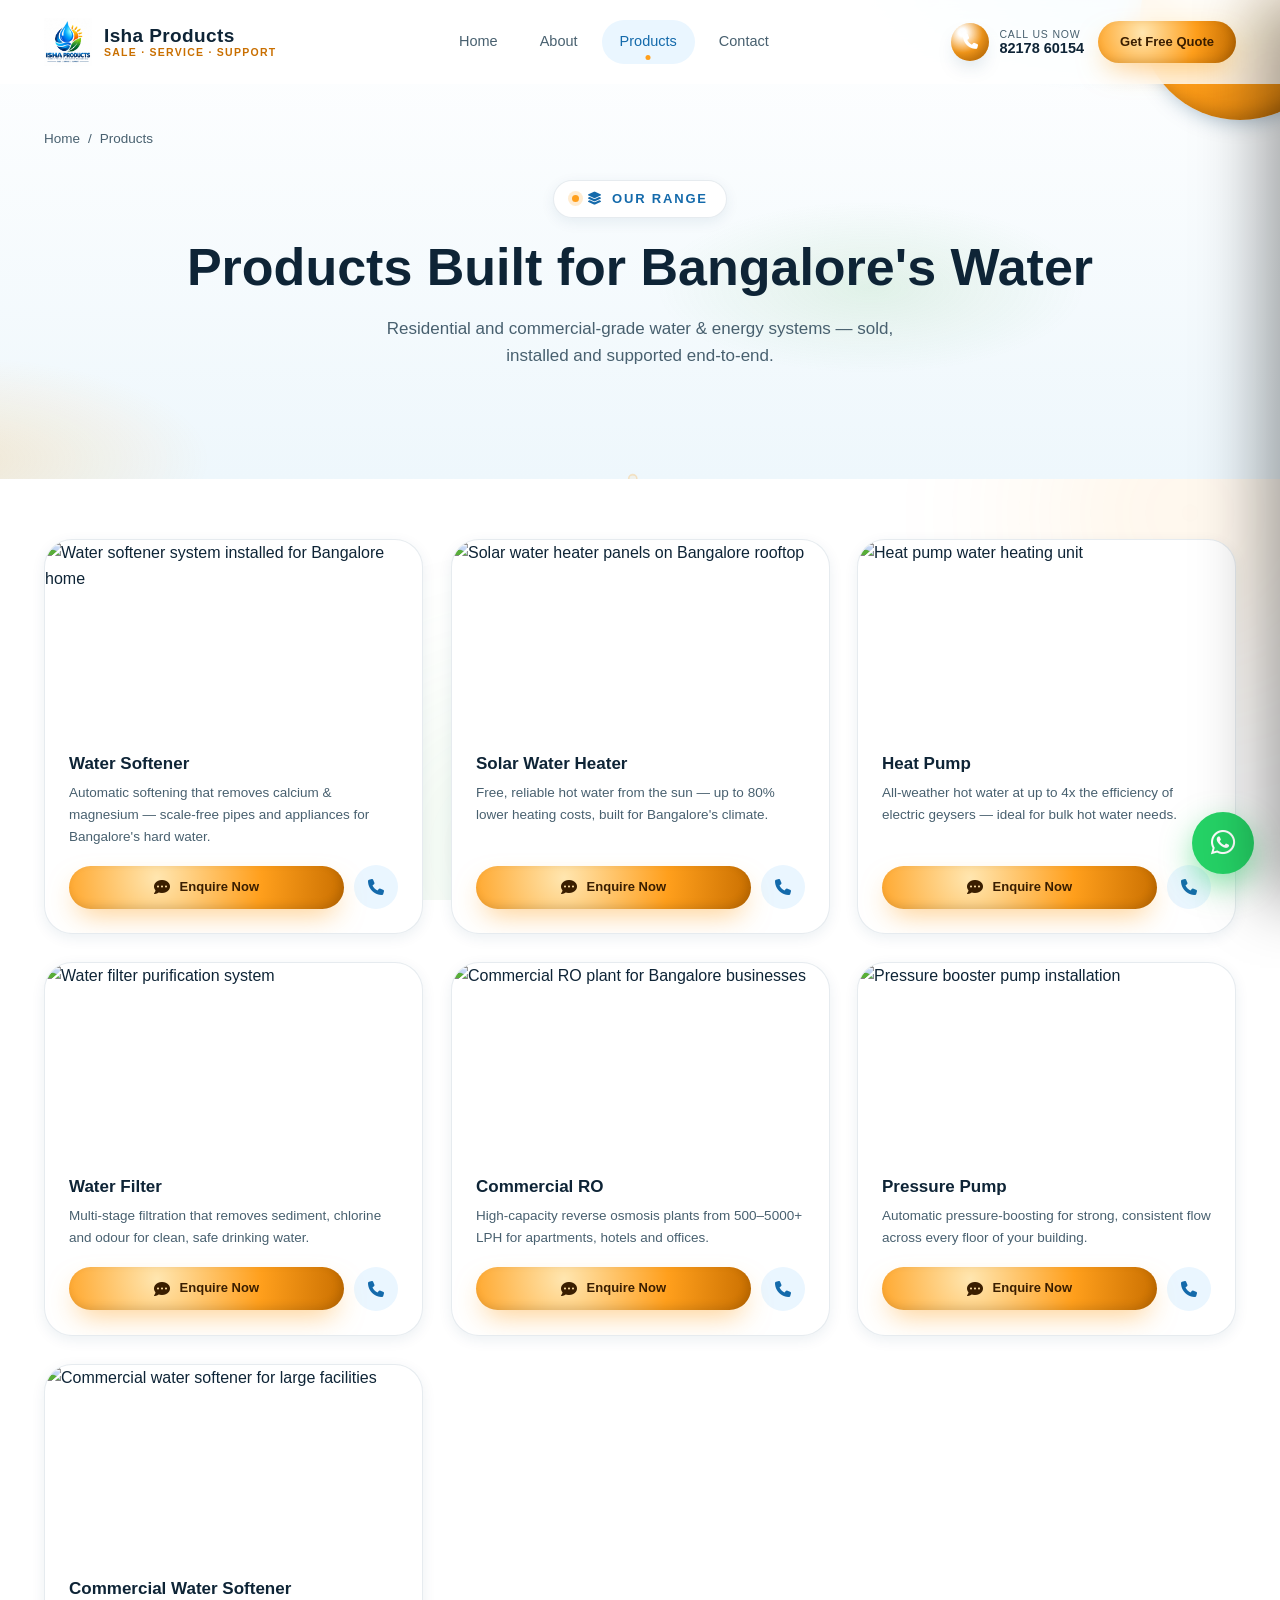
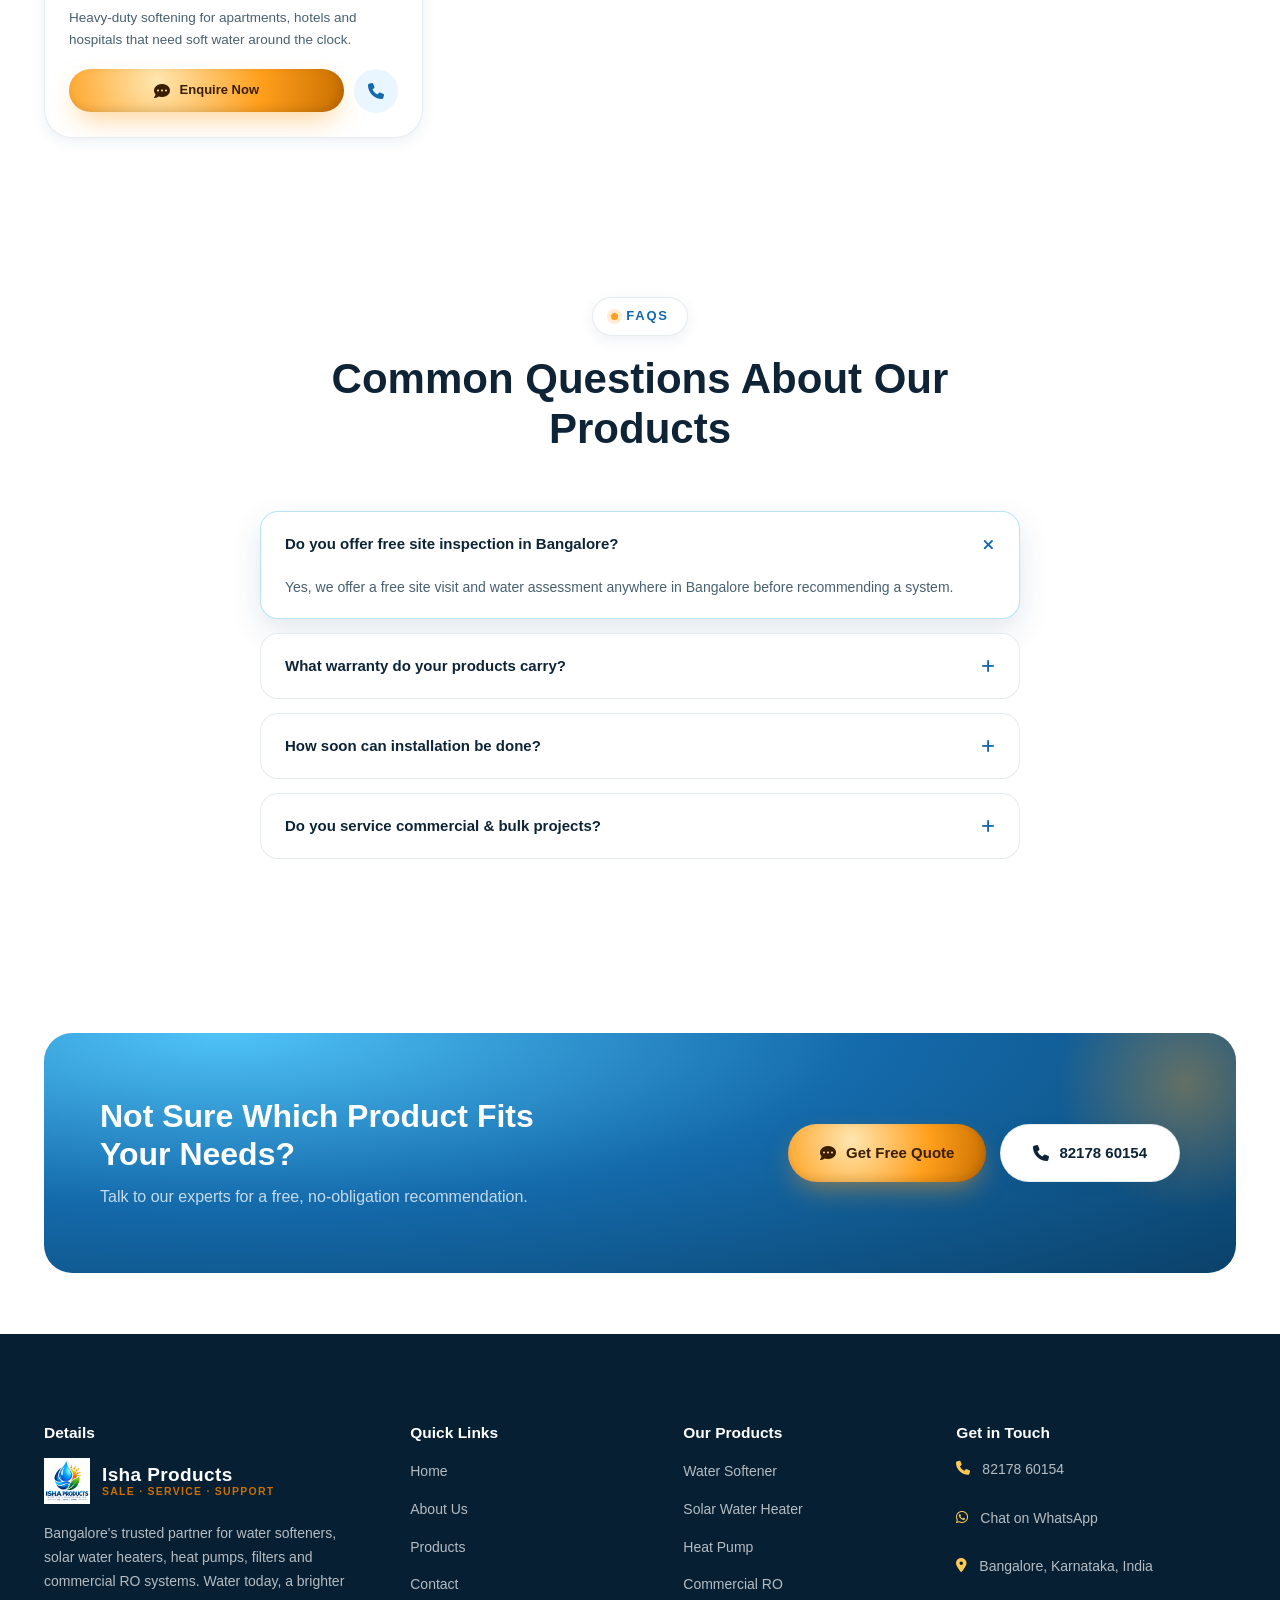
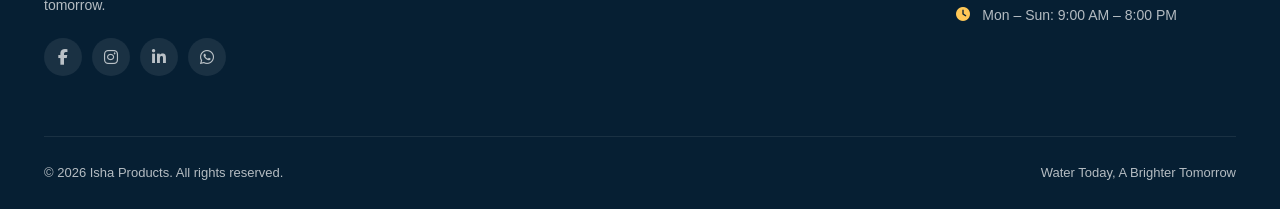
==== commit 0dd8bf17: "Update products.html" ====
--- a/products.html
+++ b/products.html
@@ -73,7 +73,6 @@
       <div class="product-card" id="water-softener" data-reveal data-delay="1">
         <div class="pc-media">
           <img src="https://picsum.photos/seed/isha-water-softener/700/500" alt="Water softener system installed for Bangalore home">
-          <span class="pc-tag">Residential</span>
         </div>
         <div class="pc-body">
           <h3>Water Softener</h3>
@@ -88,7 +87,6 @@
       <div class="product-card" id="solar-water-heater" data-reveal data-delay="2">
         <div class="pc-media">
           <img src="https://picsum.photos/seed/isha-solar-heater/700/501" alt="Solar water heater panels on Bangalore rooftop">
-          <span class="pc-tag">Eco Friendly</span>
         </div>
         <div class="pc-body">
           <h3>Solar Water Heater</h3>
@@ -103,7 +101,6 @@
       <div class="product-card" id="heat-pump" data-reveal data-delay="3">
         <div class="pc-media">
           <img src="https://picsum.photos/seed/isha-heat-pump/700/502" alt="Heat pump water heating unit">
-          <span class="pc-tag">Energy Saver</span>
         </div>
         <div class="pc-body">
           <h3>Heat Pump</h3>
@@ -118,7 +115,6 @@
       <div class="product-card" id="water-filter" data-reveal data-delay="1">
         <div class="pc-media">
           <img src="https://picsum.photos/seed/isha-water-filter/700/503" alt="Water filter purification system">
-          <span class="pc-tag">Purity</span>
         </div>
         <div class="pc-body">
           <h3>Water Filter</h3>
@@ -133,7 +129,6 @@
       <div class="product-card" id="commercial-ro" data-reveal data-delay="2">
         <div class="pc-media">
           <img src="https://picsum.photos/seed/isha-commercial-ro/700/504" alt="Commercial RO plant for Bangalore businesses">
-          <span class="pc-tag">Commercial</span>
         </div>
         <div class="pc-body">
           <h3>Commercial RO</h3>
@@ -148,7 +143,6 @@
       <div class="product-card" id="pressure-pump" data-reveal data-delay="3">
         <div class="pc-media">
           <img src="https://picsum.photos/seed/isha-pressure-pump/700/505" alt="Pressure booster pump installation">
-          <span class="pc-tag">Boost Flow</span>
         </div>
         <div class="pc-body">
           <h3>Pressure Pump</h3>
@@ -163,7 +157,6 @@
       <div class="product-card" id="commercial-water-softener" data-reveal data-delay="1">
         <div class="pc-media">
           <img src="https://picsum.photos/seed/isha-commercial-softener/700/506" alt="Commercial water softener for large facilities">
-          <span class="pc-tag">Bulk Scale</span>
         </div>
         <div class="pc-body">
           <h3>Commercial Water Softener</h3>
